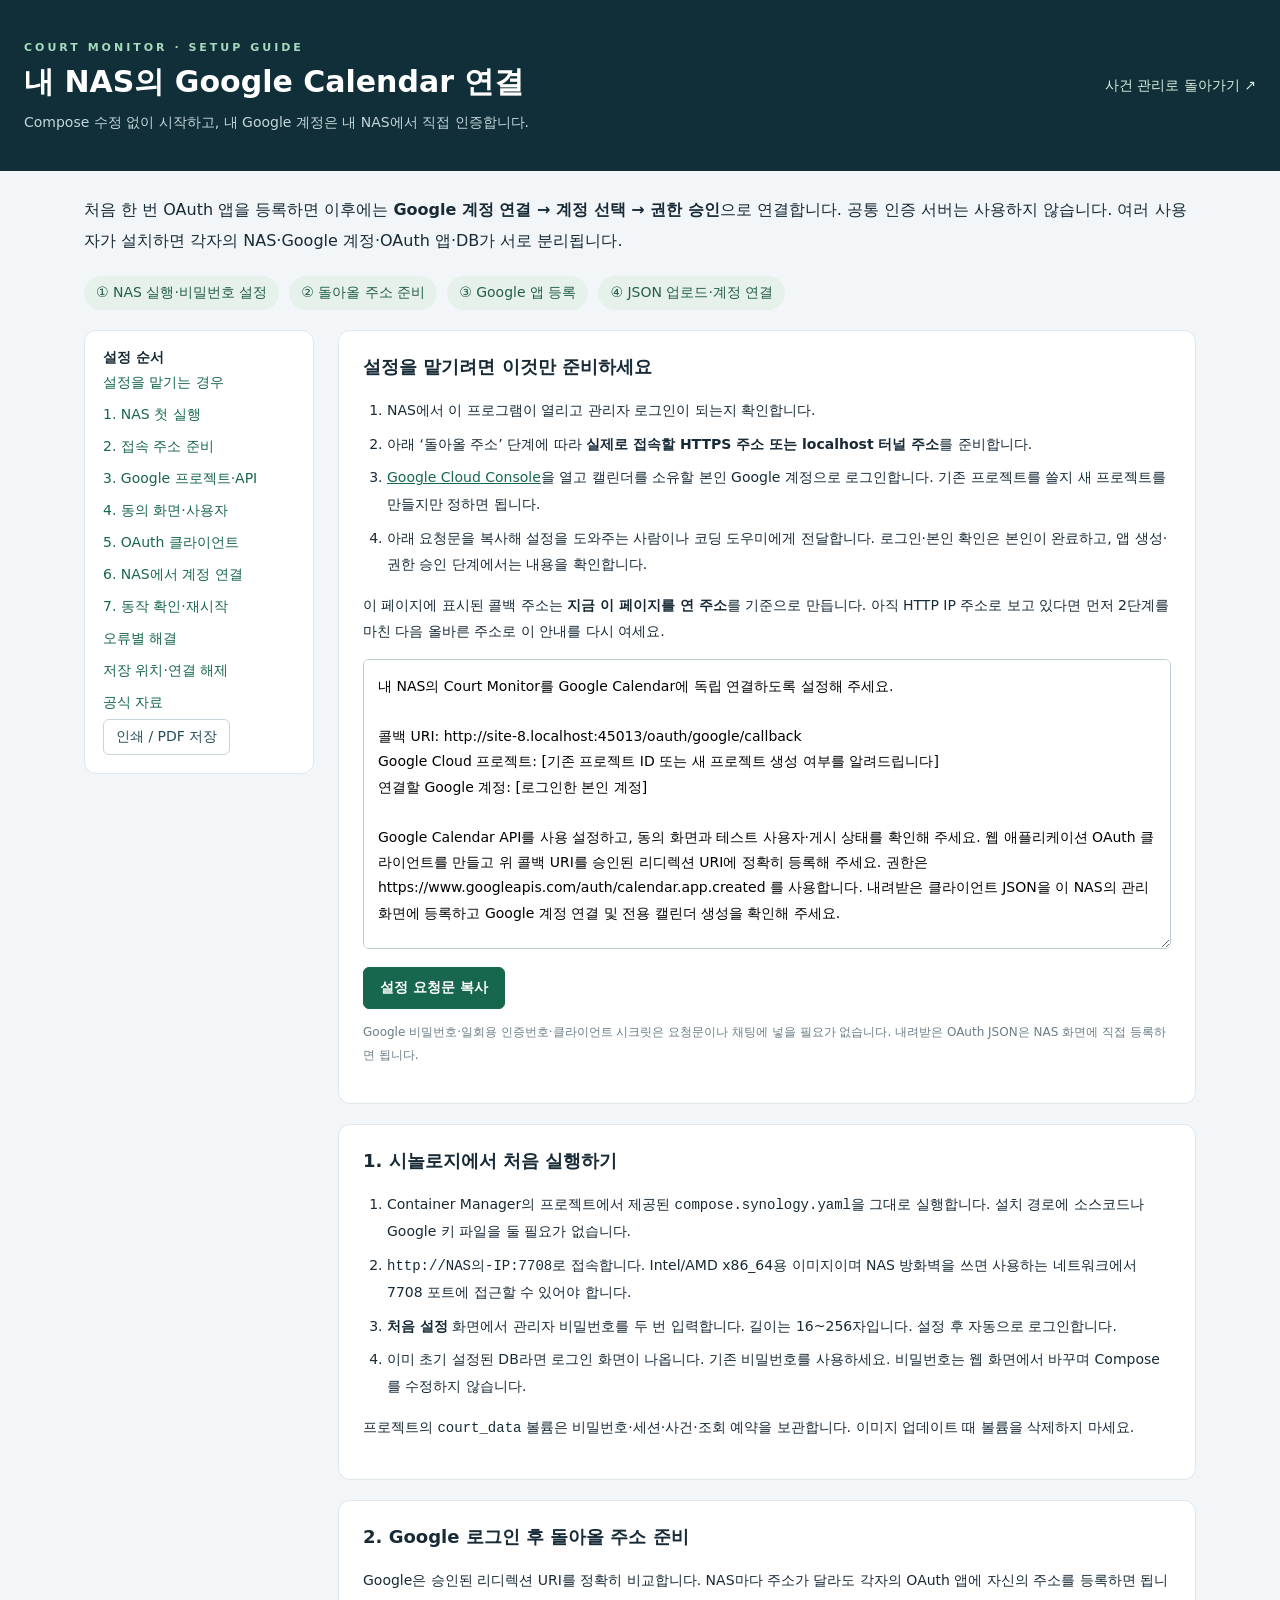
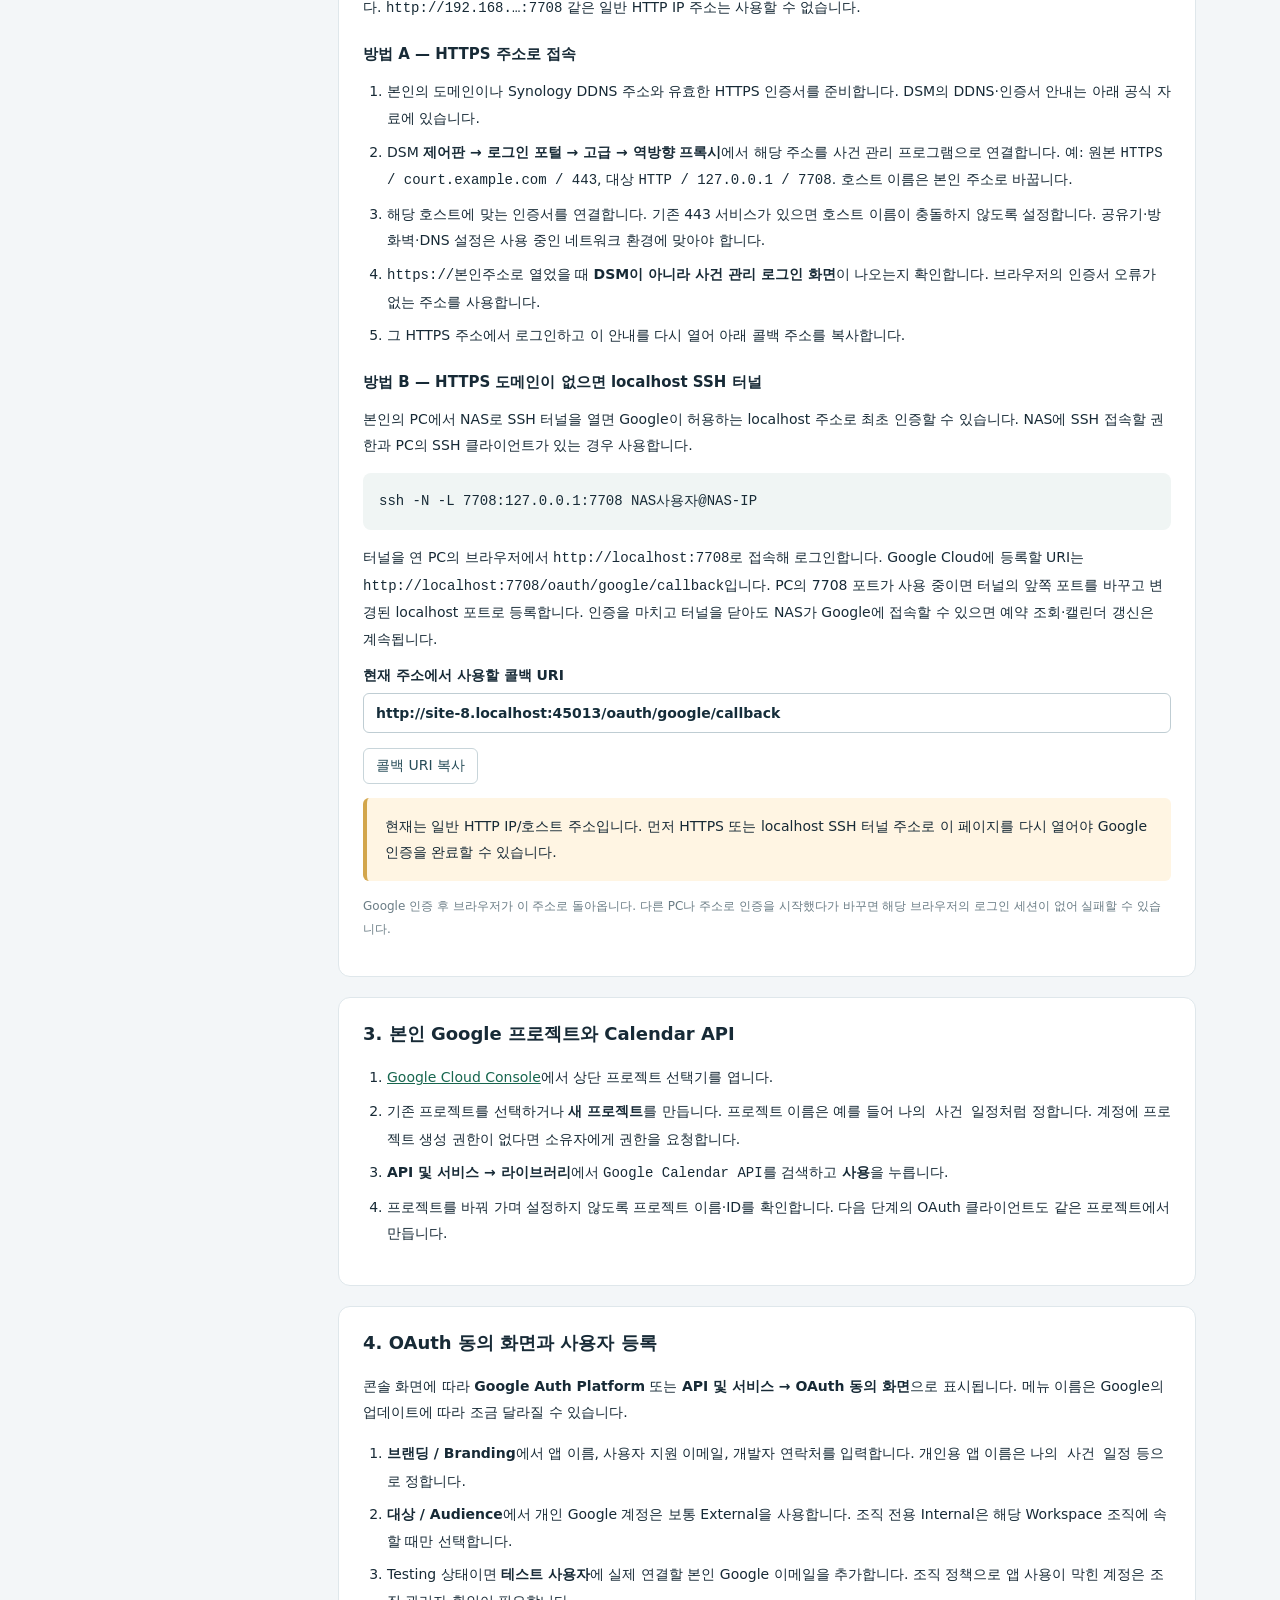
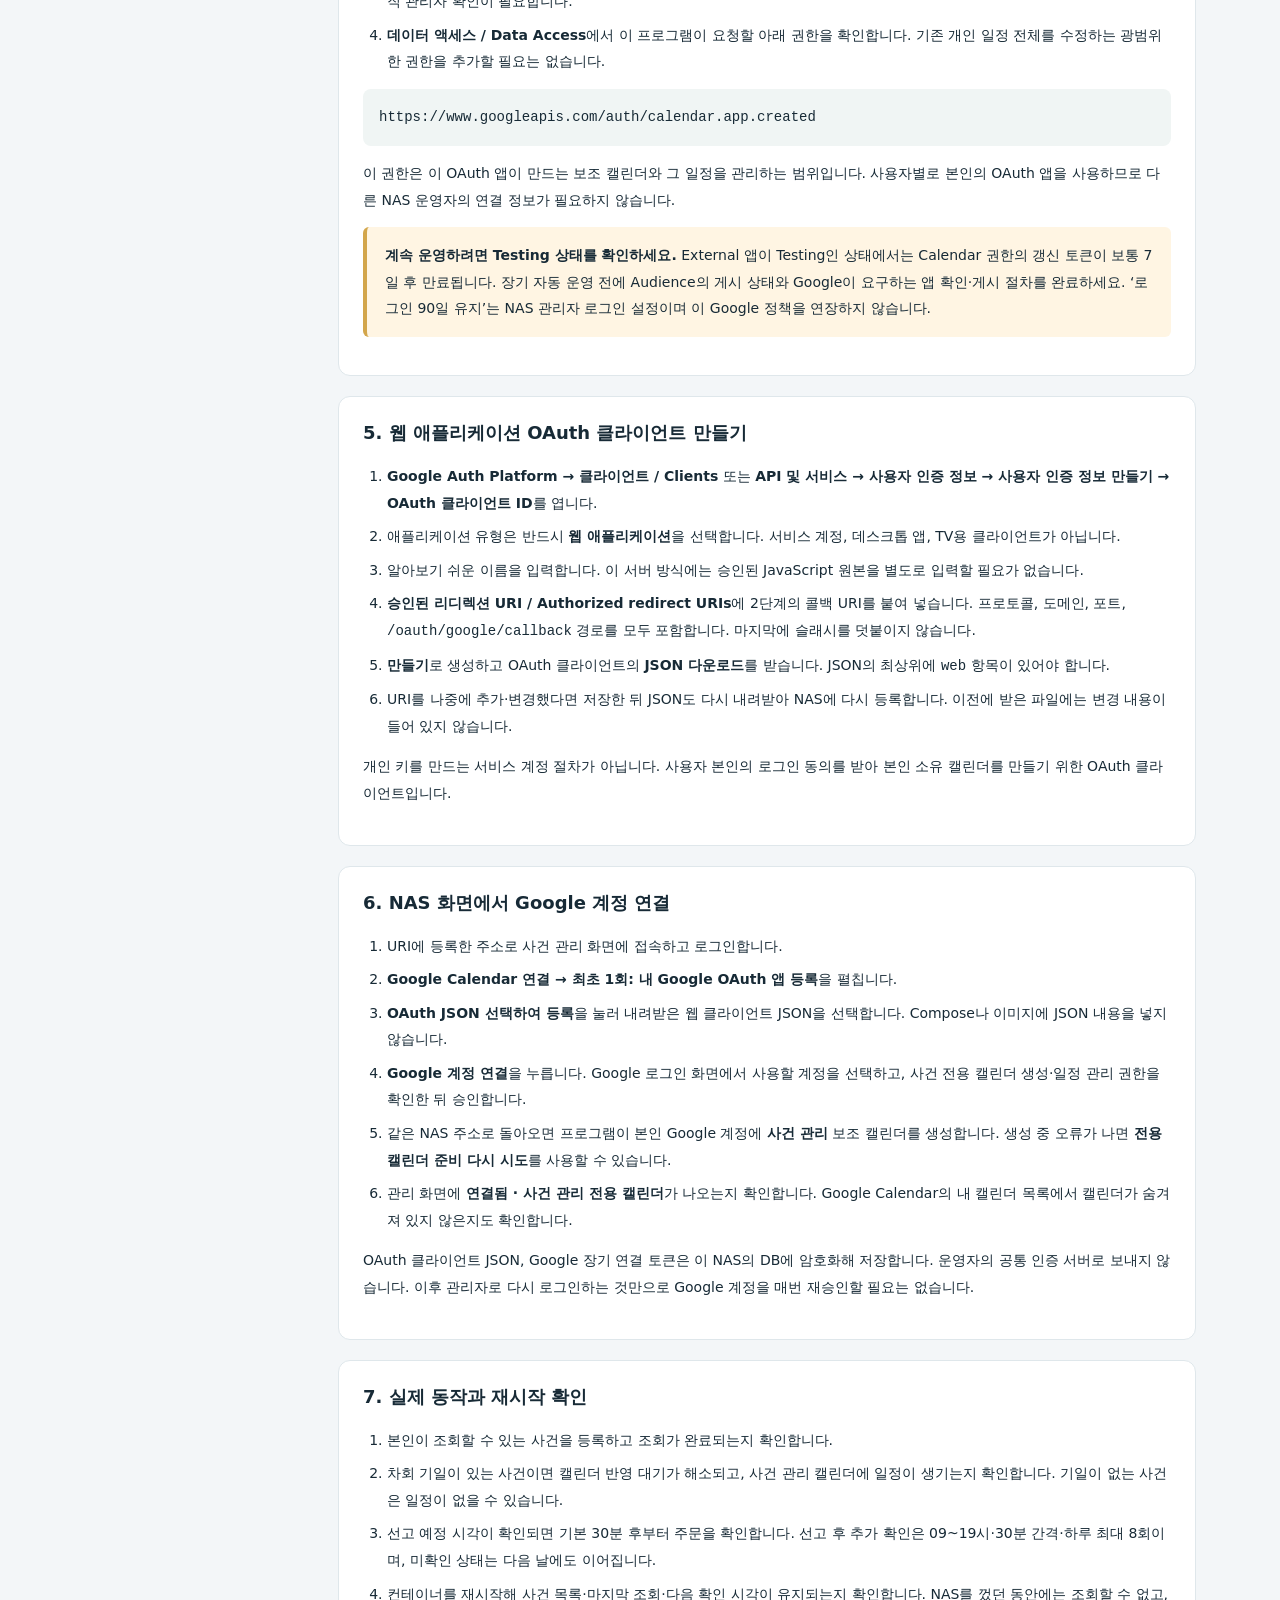
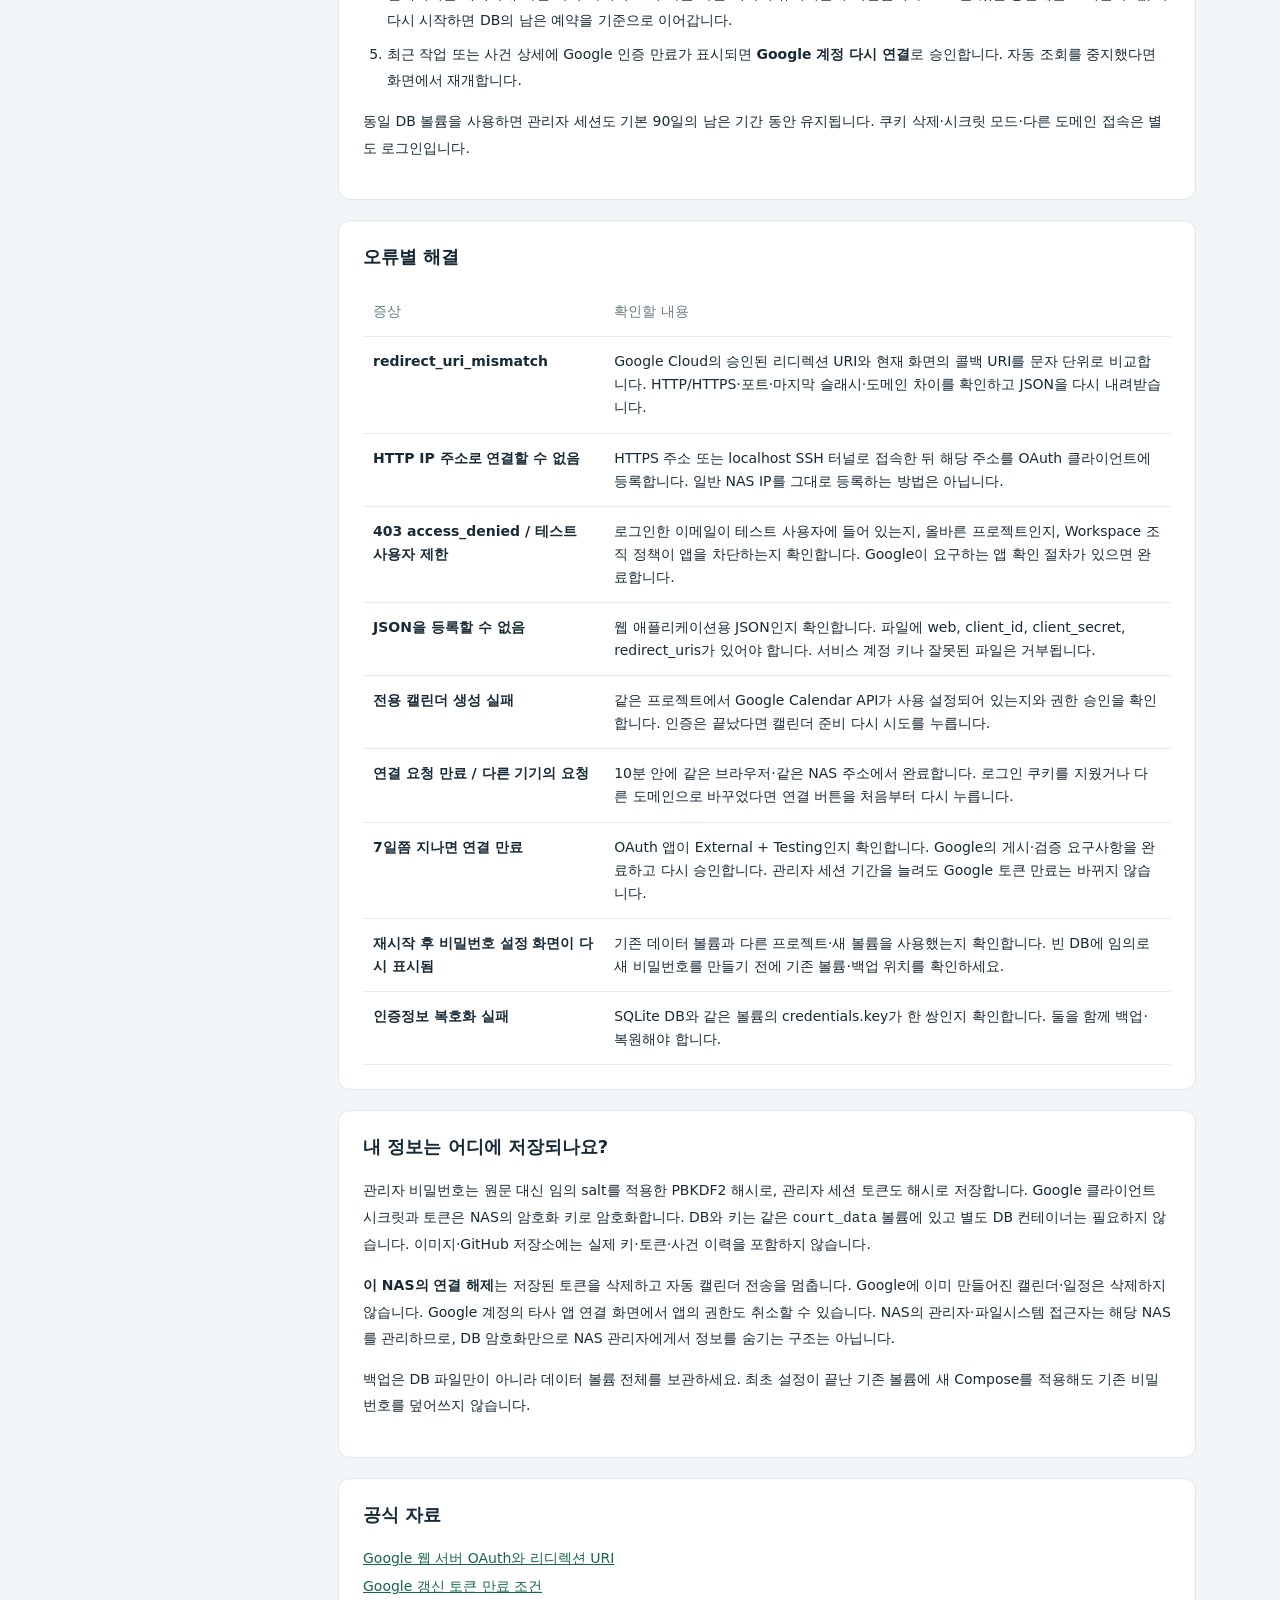
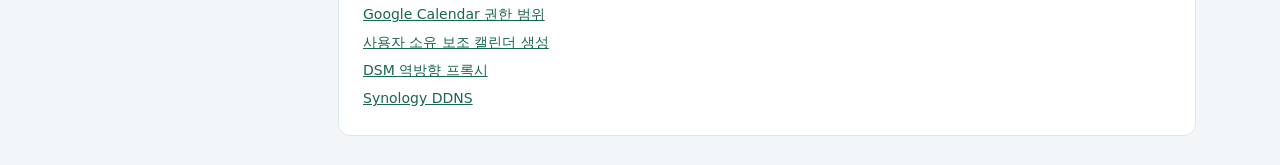
==== server/static/google-guide.html @ 9b5962e2 "Add first-run setup, independent Google OAuth and detailed setup guide" ====
<!doctype html><html lang="ko"><head><meta charset="utf-8"><meta name="viewport" content="width=device-width,initial-scale=1"><title>Google Calendar 독립 연결 안내 · 사건 일정 관리</title><link rel="stylesheet" href="../static/style.css"><link rel="stylesheet" href="../static/google-guide.css"><script src="../static/google-guide.js" defer></script></head><body>
<header><div><span class="eyebrow">COURT MONITOR · SETUP GUIDE</span><h1>내 NAS의 Google Calendar 연결</h1><p>Compose 수정 없이 시작하고, 내 Google 계정은 내 NAS에서 직접 인증합니다.</p></div><a href="/">사건 관리로 돌아가기 ↗</a></header>
<main class="guide"><p class="guide-intro">처음 한 번 OAuth 앱을 등록하면 이후에는 <strong>Google 계정 연결 → 계정 선택 → 권한 승인</strong>으로 연결합니다. 공통 인증 서버는 사용하지 않습니다. 여러 사용자가 설치하면 각자의 NAS·Google 계정·OAuth 앱·DB가 서로 분리됩니다.</p>
<div class="steps-summary"><span>① NAS 실행·비밀번호 설정</span><span>② 돌아올 주소 준비</span><span>③ Google 앱 등록</span><span>④ JSON 업로드·계정 연결</span></div>
<div class="guide-grid"><nav class="guide-nav" aria-label="안내 목차"><strong>설정 순서</strong><a href="#delegate">설정을 맡기는 경우</a><a href="#nas">1. NAS 첫 실행</a><a href="#address">2. 접속 주소 준비</a><a href="#project">3. Google 프로젝트·API</a><a href="#consent">4. 동의 화면·사용자</a><a href="#client">5. OAuth 클라이언트</a><a href="#connect">6. NAS에서 계정 연결</a><a href="#verify">7. 동작 확인·재시작</a><a href="#errors">오류별 해결</a><a href="#privacy">저장 위치·연결 해제</a><a href="#sources">공식 자료</a><button id="guide-print" class="secondary no-print">인쇄 / PDF 저장</button></nav><div>
<section id="delegate" class="card"><h2>설정을 맡기려면 이것만 준비하세요</h2><ol><li>NAS에서 이 프로그램이 열리고 관리자 로그인이 되는지 확인합니다.</li><li>아래 ‘돌아올 주소’ 단계에 따라 <strong>실제로 접속할 HTTPS 주소 또는 localhost 터널 주소</strong>를 준비합니다.</li><li><a href="https://console.cloud.google.com/" target="_blank" rel="noreferrer">Google Cloud Console</a>을 열고 캘린더를 소유할 본인 Google 계정으로 로그인합니다. 기존 프로젝트를 쓸지 새 프로젝트를 만들지만 정하면 됩니다.</li><li>아래 요청문을 복사해 설정을 도와주는 사람이나 코딩 도우미에게 전달합니다. 로그인·본인 확인은 본인이 완료하고, 앱 생성·권한 승인 단계에서는 내용을 확인합니다.</li></ol><p>이 페이지에 표시된 콜백 주소는 <strong>지금 이 페이지를 연 주소</strong>를 기준으로 만듭니다. 아직 HTTP IP 주소로 보고 있다면 먼저 2단계를 마친 다음 올바른 주소로 이 안내를 다시 여세요.</p><textarea id="delegate-text" readonly aria-label="설정 위임용 요청문"></textarea><div class="actions"><button id="copy-delegate">설정 요청문 복사</button><span id="copy-message" role="status"></span></div><p class="hint">Google 비밀번호·일회용 인증번호·클라이언트 시크릿은 요청문이나 채팅에 넣을 필요가 없습니다. 내려받은 OAuth JSON은 NAS 화면에 직접 등록하면 됩니다.</p></section>
<section id="nas" class="card"><h2>1. 시놀로지에서 처음 실행하기</h2><ol><li>Container Manager의 프로젝트에서 제공된 <code>compose.synology.yaml</code>을 그대로 실행합니다. 설치 경로에 소스코드나 Google 키 파일을 둘 필요가 없습니다.</li><li><code>http://NAS의-IP:7708</code>로 접속합니다. Intel/AMD x86_64용 이미지이며 NAS 방화벽을 쓰면 사용하는 네트워크에서 7708 포트에 접근할 수 있어야 합니다.</li><li><strong>처음 설정</strong> 화면에서 관리자 비밀번호를 두 번 입력합니다. 길이는 16~256자입니다. 설정 후 자동으로 로그인합니다.</li><li>이미 초기 설정된 DB라면 로그인 화면이 나옵니다. 기존 비밀번호를 사용하세요. 비밀번호는 웹 화면에서 바꾸며 Compose를 수정하지 않습니다.</li></ol><p>프로젝트의 <code>court_data</code> 볼륨은 비밀번호·세션·사건·조회 예약을 보관합니다. 이미지 업데이트 때 볼륨을 삭제하지 마세요.</p></section>
<section id="address" class="card"><h2>2. Google 로그인 후 돌아올 주소 준비</h2><p>Google은 승인된 리디렉션 URI를 정확히 비교합니다. NAS마다 주소가 달라도 각자의 OAuth 앱에 자신의 주소를 등록하면 됩니다. <code>http://192.168.…:7708</code> 같은 일반 HTTP IP 주소는 사용할 수 없습니다.</p><h3>방법 A — HTTPS 주소로 접속</h3><ol><li>본인의 도메인이나 Synology DDNS 주소와 유효한 HTTPS 인증서를 준비합니다. DSM의 DDNS·인증서 안내는 아래 공식 자료에 있습니다.</li><li>DSM <strong>제어판 → 로그인 포털 → 고급 → 역방향 프록시</strong>에서 해당 주소를 사건 관리 프로그램으로 연결합니다. 예: 원본 <code>HTTPS / court.example.com / 443</code>, 대상 <code>HTTP / 127.0.0.1 / 7708</code>. 호스트 이름은 본인 주소로 바꿉니다.</li><li>해당 호스트에 맞는 인증서를 연결합니다. 기존 443 서비스가 있으면 호스트 이름이 충돌하지 않도록 설정합니다. 공유기·방화벽·DNS 설정은 사용 중인 네트워크 환경에 맞아야 합니다.</li><li><code>https://본인주소</code>로 열었을 때 <strong>DSM이 아니라 사건 관리 로그인 화면</strong>이 나오는지 확인합니다. 브라우저의 인증서 오류가 없는 주소를 사용합니다.</li><li>그 HTTPS 주소에서 로그인하고 이 안내를 다시 열어 아래 콜백 주소를 복사합니다.</li></ol><h3>방법 B — HTTPS 도메인이 없으면 localhost SSH 터널</h3><p>본인의 PC에서 NAS로 SSH 터널을 열면 Google이 허용하는 localhost 주소로 최초 인증할 수 있습니다. NAS에 SSH 접속할 권한과 PC의 SSH 클라이언트가 있는 경우 사용합니다.</p><pre>ssh -N -L 7708:127.0.0.1:7708 NAS사용자@NAS-IP</pre><p>터널을 연 PC의 브라우저에서 <code>http://localhost:7708</code>로 접속해 로그인합니다. Google Cloud에 등록할 URI는 <code>http://localhost:7708/oauth/google/callback</code>입니다. PC의 7708 포트가 사용 중이면 터널의 앞쪽 포트를 바꾸고 변경된 localhost 포트로 등록합니다. 인증을 마치고 터널을 닫아도 NAS가 Google에 접속할 수 있으면 예약 조회·캘린더 갱신은 계속됩니다.</p><label>현재 주소에서 사용할 콜백 URI<input id="guide-callback" readonly></label><div class="actions"><button id="copy-guide-callback" class="secondary">콜백 URI 복사</button></div><p id="guide-address-message" class="callout"></p><p class="hint">Google 인증 후 브라우저가 이 주소로 돌아옵니다. 다른 PC나 주소로 인증을 시작했다가 바꾸면 해당 브라우저의 로그인 세션이 없어 실패할 수 있습니다.</p></section>
<section id="project" class="card"><h2>3. 본인 Google 프로젝트와 Calendar API</h2><ol><li><a href="https://console.cloud.google.com/" target="_blank" rel="noreferrer">Google Cloud Console</a>에서 상단 프로젝트 선택기를 엽니다.</li><li>기존 프로젝트를 선택하거나 <strong>새 프로젝트</strong>를 만듭니다. 프로젝트 이름은 예를 들어 <code>나의 사건 일정</code>처럼 정합니다. 계정에 프로젝트 생성 권한이 없다면 소유자에게 권한을 요청합니다.</li><li><strong>API 및 서비스 → 라이브러리</strong>에서 <code>Google Calendar API</code>를 검색하고 <strong>사용</strong>을 누릅니다.</li><li>프로젝트를 바꿔 가며 설정하지 않도록 프로젝트 이름·ID를 확인합니다. 다음 단계의 OAuth 클라이언트도 같은 프로젝트에서 만듭니다.</li></ol></section>
<section id="consent" class="card"><h2>4. OAuth 동의 화면과 사용자 등록</h2><p>콘솔 화면에 따라 <strong>Google Auth Platform</strong> 또는 <strong>API 및 서비스 → OAuth 동의 화면</strong>으로 표시됩니다. 메뉴 이름은 Google의 업데이트에 따라 조금 달라질 수 있습니다.</p><ol><li><strong>브랜딩 / Branding</strong>에서 앱 이름, 사용자 지원 이메일, 개발자 연락처를 입력합니다. 개인용 앱 이름은 <code>나의 사건 일정</code> 등으로 정합니다.</li><li><strong>대상 / Audience</strong>에서 개인 Google 계정은 보통 External을 사용합니다. 조직 전용 Internal은 해당 Workspace 조직에 속할 때만 선택합니다.</li><li>Testing 상태이면 <strong>테스트 사용자</strong>에 실제 연결할 본인 Google 이메일을 추가합니다. 조직 정책으로 앱 사용이 막힌 계정은 조직 관리자 확인이 필요합니다.</li><li><strong>데이터 액세스 / Data Access</strong>에서 이 프로그램이 요청할 아래 권한을 확인합니다. 기존 개인 일정 전체를 수정하는 광범위한 권한을 추가할 필요는 없습니다.</li></ol><pre>https://www.googleapis.com/auth/calendar.app.created</pre><p>이 권한은 이 OAuth 앱이 만드는 보조 캘린더와 그 일정을 관리하는 범위입니다. 사용자별로 본인의 OAuth 앱을 사용하므로 다른 NAS 운영자의 연결 정보가 필요하지 않습니다.</p><p class="callout"><strong>계속 운영하려면 Testing 상태를 확인하세요.</strong> External 앱이 Testing인 상태에서는 Calendar 권한의 갱신 토큰이 보통 7일 후 만료됩니다. 장기 자동 운영 전에 Audience의 게시 상태와 Google이 요구하는 앱 확인·게시 절차를 완료하세요. ‘로그인 90일 유지’는 NAS 관리자 로그인 설정이며 이 Google 정책을 연장하지 않습니다.</p></section>
<section id="client" class="card"><h2>5. 웹 애플리케이션 OAuth 클라이언트 만들기</h2><ol><li><strong>Google Auth Platform → 클라이언트 / Clients</strong> 또는 <strong>API 및 서비스 → 사용자 인증 정보 → 사용자 인증 정보 만들기 → OAuth 클라이언트 ID</strong>를 엽니다.</li><li>애플리케이션 유형은 반드시 <strong>웹 애플리케이션</strong>을 선택합니다. 서비스 계정, 데스크톱 앱, TV용 클라이언트가 아닙니다.</li><li>알아보기 쉬운 이름을 입력합니다. 이 서버 방식에는 승인된 JavaScript 원본을 별도로 입력할 필요가 없습니다.</li><li><strong>승인된 리디렉션 URI / Authorized redirect URIs</strong>에 2단계의 콜백 URI를 붙여 넣습니다. 프로토콜, 도메인, 포트, <code>/oauth/google/callback</code> 경로를 모두 포함합니다. 마지막에 슬래시를 덧붙이지 않습니다.</li><li><strong>만들기</strong>로 생성하고 OAuth 클라이언트의 <strong>JSON 다운로드</strong>를 받습니다. JSON의 최상위에 <code>web</code> 항목이 있어야 합니다.</li><li>URI를 나중에 추가·변경했다면 저장한 뒤 JSON도 다시 내려받아 NAS에 다시 등록합니다. 이전에 받은 파일에는 변경 내용이 들어 있지 않습니다.</li></ol><p>개인 키를 만드는 서비스 계정 절차가 아닙니다. 사용자 본인의 로그인 동의를 받아 본인 소유 캘린더를 만들기 위한 OAuth 클라이언트입니다.</p></section>
<section id="connect" class="card"><h2>6. NAS 화면에서 Google 계정 연결</h2><ol><li>URI에 등록한 주소로 사건 관리 화면에 접속하고 로그인합니다.</li><li><strong>Google Calendar 연결 → 최초 1회: 내 Google OAuth 앱 등록</strong>을 펼칩니다.</li><li><strong>OAuth JSON 선택하여 등록</strong>을 눌러 내려받은 웹 클라이언트 JSON을 선택합니다. Compose나 이미지에 JSON 내용을 넣지 않습니다.</li><li><strong>Google 계정 연결</strong>을 누릅니다. Google 로그인 화면에서 사용할 계정을 선택하고, 사건 전용 캘린더 생성·일정 관리 권한을 확인한 뒤 승인합니다.</li><li>같은 NAS 주소로 돌아오면 프로그램이 본인 Google 계정에 <strong>사건 관리</strong> 보조 캘린더를 생성합니다. 생성 중 오류가 나면 <strong>전용 캘린더 준비 다시 시도</strong>를 사용할 수 있습니다.</li><li>관리 화면에 <strong>연결됨 · 사건 관리 전용 캘린더</strong>가 나오는지 확인합니다. Google Calendar의 내 캘린더 목록에서 캘린더가 숨겨져 있지 않은지도 확인합니다.</li></ol><p>OAuth 클라이언트 JSON, Google 장기 연결 토큰은 이 NAS의 DB에 암호화해 저장합니다. 운영자의 공통 인증 서버로 보내지 않습니다. 이후 관리자로 다시 로그인하는 것만으로 Google 계정을 매번 재승인할 필요는 없습니다.</p></section>
<section id="verify" class="card"><h2>7. 실제 동작과 재시작 확인</h2><ol><li>본인이 조회할 수 있는 사건을 등록하고 조회가 완료되는지 확인합니다.</li><li>차회 기일이 있는 사건이면 캘린더 반영 대기가 해소되고, 사건 관리 캘린더에 일정이 생기는지 확인합니다. 기일이 없는 사건은 일정이 없을 수 있습니다.</li><li>선고 예정 시각이 확인되면 기본 30분 후부터 주문을 확인합니다. 선고 후 추가 확인은 09~19시·30분 간격·하루 최대 8회이며, 미확인 상태는 다음 날에도 이어집니다.</li><li>컨테이너를 재시작해 사건 목록·마지막 조회·다음 확인 시각이 유지되는지 확인합니다. NAS를 껐던 동안에는 조회할 수 없고, 다시 시작하면 DB의 남은 예약을 기준으로 이어갑니다.</li><li>최근 작업 또는 사건 상세에 Google 인증 만료가 표시되면 <strong>Google 계정 다시 연결</strong>로 승인합니다. 자동 조회를 중지했다면 화면에서 재개합니다.</li></ol><p>동일 DB 볼륨을 사용하면 관리자 세션도 기본 90일의 남은 기간 동안 유지됩니다. 쿠키 삭제·시크릿 모드·다른 도메인 접속은 별도 로그인입니다.</p></section>
<section id="errors" class="card"><h2>오류별 해결</h2><div class="table-wrap"><table><thead><tr><th>증상</th><th>확인할 내용</th></tr></thead><tbody><tr><td>redirect_uri_mismatch</td><td>Google Cloud의 승인된 리디렉션 URI와 현재 화면의 콜백 URI를 문자 단위로 비교합니다. HTTP/HTTPS·포트·마지막 슬래시·도메인 차이를 확인하고 JSON을 다시 내려받습니다.</td></tr><tr><td>HTTP IP 주소로 연결할 수 없음</td><td>HTTPS 주소 또는 localhost SSH 터널로 접속한 뒤 해당 주소를 OAuth 클라이언트에 등록합니다. 일반 NAS IP를 그대로 등록하는 방법은 아닙니다.</td></tr><tr><td>403 access_denied / 테스트 사용자 제한</td><td>로그인한 이메일이 테스트 사용자에 들어 있는지, 올바른 프로젝트인지, Workspace 조직 정책이 앱을 차단하는지 확인합니다. Google이 요구하는 앱 확인 절차가 있으면 완료합니다.</td></tr><tr><td>JSON을 등록할 수 없음</td><td>웹 애플리케이션용 JSON인지 확인합니다. 파일에 web, client_id, client_secret, redirect_uris가 있어야 합니다. 서비스 계정 키나 잘못된 파일은 거부됩니다.</td></tr><tr><td>전용 캘린더 생성 실패</td><td>같은 프로젝트에서 Google Calendar API가 사용 설정되어 있는지와 권한 승인을 확인합니다. 인증은 끝났다면 캘린더 준비 다시 시도를 누릅니다.</td></tr><tr><td>연결 요청 만료 / 다른 기기의 요청</td><td>10분 안에 같은 브라우저·같은 NAS 주소에서 완료합니다. 로그인 쿠키를 지웠거나 다른 도메인으로 바꾸었다면 연결 버튼을 처음부터 다시 누릅니다.</td></tr><tr><td>7일쯤 지나면 연결 만료</td><td>OAuth 앱이 External + Testing인지 확인합니다. Google의 게시·검증 요구사항을 완료하고 다시 승인합니다. 관리자 세션 기간을 늘려도 Google 토큰 만료는 바뀌지 않습니다.</td></tr><tr><td>재시작 후 비밀번호 설정 화면이 다시 표시됨</td><td>기존 데이터 볼륨과 다른 프로젝트·새 볼륨을 사용했는지 확인합니다. 빈 DB에 임의로 새 비밀번호를 만들기 전에 기존 볼륨·백업 위치를 확인하세요.</td></tr><tr><td>인증정보 복호화 실패</td><td>SQLite DB와 같은 볼륨의 credentials.key가 한 쌍인지 확인합니다. 둘을 함께 백업·복원해야 합니다.</td></tr></tbody></table></div></section>
<section id="privacy" class="card"><h2>내 정보는 어디에 저장되나요?</h2><p>관리자 비밀번호는 원문 대신 임의 salt를 적용한 PBKDF2 해시로, 관리자 세션 토큰도 해시로 저장합니다. Google 클라이언트 시크릿과 토큰은 NAS의 암호화 키로 암호화합니다. DB와 키는 같은 <code>court_data</code> 볼륨에 있고 별도 DB 컨테이너는 필요하지 않습니다. 이미지·GitHub 저장소에는 실제 키·토큰·사건 이력을 포함하지 않습니다.</p><p><strong>이 NAS의 연결 해제</strong>는 저장된 토큰을 삭제하고 자동 캘린더 전송을 멈춥니다. Google에 이미 만들어진 캘린더·일정은 삭제하지 않습니다. Google 계정의 타사 앱 연결 화면에서 앱의 권한도 취소할 수 있습니다. NAS의 관리자·파일시스템 접근자는 해당 NAS를 관리하므로, DB 암호화만으로 NAS 관리자에게서 정보를 숨기는 구조는 아닙니다.</p><p>백업은 DB 파일만이 아니라 데이터 볼륨 전체를 보관하세요. 최초 설정이 끝난 기존 볼륨에 새 Compose를 적용해도 기존 비밀번호를 덮어쓰지 않습니다.</p></section>
<section id="sources" class="card sources"><h2>공식 자료</h2><a href="https://developers.google.com/identity/protocols/oauth2/web-server" target="_blank" rel="noreferrer">Google 웹 서버 OAuth와 리디렉션 URI</a><a href="https://developers.google.com/identity/protocols/oauth2#expiration" target="_blank" rel="noreferrer">Google 갱신 토큰 만료 조건</a><a href="https://developers.google.com/workspace/calendar/api/auth" target="_blank" rel="noreferrer">Google Calendar 권한 범위</a><a href="https://developers.google.com/workspace/calendar/api/v3/reference/calendars/insert" target="_blank" rel="noreferrer">사용자 소유 보조 캘린더 생성</a><a href="https://kb.synology.com/en-global/DSM/help/DSM/AdminCenter/system_login_portal_advanced" target="_blank" rel="noreferrer">DSM 역방향 프록시</a><a href="https://kb.synology.com/en-global/DSM/help/DSM/AdminCenter/connection_ddns" target="_blank" rel="noreferrer">Synology DDNS</a></section>
</div></div></main></body></html>
---- server/static/style.css ----
:root{font-family:system-ui,-apple-system,"Malgun Gothic",sans-serif;color:#172a36;background:#f3f6f8;font-size:14px}*{box-sizing:border-box}body{margin:0}header{padding:38px max(24px,calc((100% - 1320px)/2));background:#112f39;color:#fff;display:flex;justify-content:space-between;gap:24px;align-items:center}header h1{font-size:30px;margin:8px 0}header p{color:#c4d7db;margin:0;line-height:1.6}header a{color:#d8efde;text-decoration:none;white-space:nowrap}.eyebrow{letter-spacing:3px;color:#a6d9bd;font-size:11px;font-weight:700}main{max-width:1368px;margin:24px auto;padding:0 24px}.notice{border:1px solid #c5d7dd;background:#eaf3f6;padding:14px 18px;border-radius:9px;margin-bottom:20px;line-height:1.6}.notice.warn{background:#fff5e3;border-color:#ebd4a3}.metrics{display:grid;grid-template-columns:repeat(4,1fr);gap:16px;margin:0 0 24px}.metrics article{border:1px solid #dde5e8;background:#fff;padding:19px 22px;border-radius:10px}.metrics span{display:block;color:#5e727c}.metrics strong{display:block;font-size:30px;margin-top:9px;color:#184d49}.card{background:white;border:1px solid #dfe7eb;border-radius:12px;margin-bottom:20px;padding:24px}h2{font-size:18px;margin:0 0 18px}form{display:grid;grid-template-columns:1.4fr 1fr 1fr auto;gap:16px;align-items:end}label{font-weight:600;display:block}input{font:inherit;width:100%;border:1px solid #bfcdd3;border-radius:6px;padding:11px 12px;margin-top:8px;background:#fff;color:#152d3a}input:focus{outline:2px solid #93c7b7;border-color:#27755d}button{font:inherit;background:#17664e;color:#fff;border:1px solid #17664e;border-radius:6px;padding:11px 16px;cursor:pointer;font-weight:600}button:disabled{opacity:.5;cursor:wait}.secondary{background:#fff;color:#264c58;border-color:#c8d5da;padding:8px 12px;font-weight:500}.hint{color:#6b7d86;font-size:12px;line-height:1.7}.actions,.section-heading{display:flex;gap:12px;align-items:center;justify-content:space-between}.actions{justify-content:flex-start;margin-top:15px}.section-heading h2{margin:0}.section-heading{margin-bottom:18px}.court-field{position:relative}.suggestions{position:absolute;top:100%;left:0;right:0;background:#fff;z-index:10;box-shadow:0 6px 20px #1b364a26;border:1px solid #bcccd4;max-height:240px;overflow:auto;border-radius:5px}.suggestions button{display:block;width:100%;border:0;border-radius:0;background:#fff;color:#1e3745;text-align:left;font-weight:400;padding:10px 12px}.suggestions button:hover,.suggestions button:focus{background:#eaf4ef;outline:none}table{border-collapse:collapse;width:100%;font-size:13px}th,td{text-align:left;border-bottom:1px solid #e6ecef;padding:13px 10px;vertical-align:top;line-height:1.65}th{color:#6b7d86;font-weight:500;white-space:nowrap}tbody tr:hover{background:#f7fbf9}.case-link{border:0;background:none;color:#185d78;text-align:left;padding:0;font-size:14px}.muted{color:#7c8f99;font-size:12px}.badge{display:inline-block;padding:3px 8px;background:#edf4f0;color:#245e49;border-radius:20px;white-space:nowrap}.badge.wait{background:#fff1d9;color:#79521a}.badge.pause{background:#eef0f4;color:#65707b}.error{color:#a43c32;white-space:pre-wrap;overflow-wrap:anywhere}.table-wrap{overflow:auto}.row-actions{display:flex;gap:7px;white-space:nowrap}.row-actions button{font-size:12px;padding:6px 9px}.empty{text-align:center;padding:26px;color:#7a8e98}dl{display:grid;grid-template-columns:160px 1fr;margin:0}dt,dd{margin:0;padding:15px 10px;border-bottom:1px solid #e9eff2;white-space:pre-wrap;overflow-wrap:anywhere}dt{color:#6b7b84}.logs{list-style:none;padding:0;margin:0;max-height:260px;overflow:auto}.logs li{padding:9px 0;border-bottom:1px solid #eef2f5;line-height:1.6}.logs time{display:inline-block;min-width:160px;color:#83939b;font-size:12px}footer{max-width:1368px;margin:20px auto 40px;padding:0 24px;color:#7c8f99;font-size:12px}[hidden]{display:none!important}@media(max-width:900px){header{padding:28px 24px;display:block}header a{display:inline-block;margin-top:20px}form{grid-template-columns:1fr 1fr}.metrics{grid-template-columns:1fr 1fr}.card{padding:18px}dl{grid-template-columns:110px 1fr}.section-heading{align-items:flex-start}}@media(max-width:540px){main{padding:0 12px}form{grid-template-columns:1fr}.metrics{gap:10px}.metrics article{padding:15px}.section-heading{flex-wrap:wrap}.logs time{display:block}}
---- server/static/google-guide.css ----
.guide{max-width:1160px}.guide-intro{font-size:16px;line-height:1.9}.guide-grid{display:grid;grid-template-columns:230px minmax(0,1fr);gap:24px}.guide-nav{position:sticky;top:20px;align-self:start;background:white;border:1px solid #dfe7eb;padding:18px;border-radius:12px}.guide-nav a{display:block;padding:7px 0;color:#185d78;text-decoration:none}.guide section{scroll-margin-top:20px}.guide p,.guide li{line-height:1.9}.guide li{margin-bottom:7px}.guide h2{margin-top:0}.guide h3{font-size:15px;margin:24px 0 10px}.guide pre{white-space:pre-wrap;overflow-wrap:anywhere;background:#f0f5f4;padding:16px;border-radius:8px;line-height:1.8}.guide code{overflow-wrap:anywhere}.guide .callout{padding:15px 18px;background:#fff5e3;border-left:4px solid #d3a64b;line-height:1.9;border-radius:6px}.guide table{font-size:14px;min-width:0}.guide td:first-child{font-weight:600}.guide textarea{width:100%;min-height:290px;resize:vertical;border:1px solid #bfcdd3;border-radius:6px;padding:14px;font:inherit;line-height:1.8}.guide a{color:#17664e}.guide .steps-summary{display:flex;gap:10px;flex-wrap:wrap;margin:20px 0}.guide .steps-summary span{background:#e5f1ea;color:#245e49;padding:8px 12px;border-radius:24px}.guide ol{padding-left:24px}.guide .sources a{display:block;padding:5px 0}@media(max-width:800px){.guide-grid{display:block}.guide-nav{position:static;margin-bottom:20px}.guide-nav a{display:inline-block;margin-right:14px}}@media print{header,.guide-nav,.no-print{display:none}.guide-grid{display:block}.card{break-inside:avoid;border:0}body{background:white}main{margin:0;padding:0}}
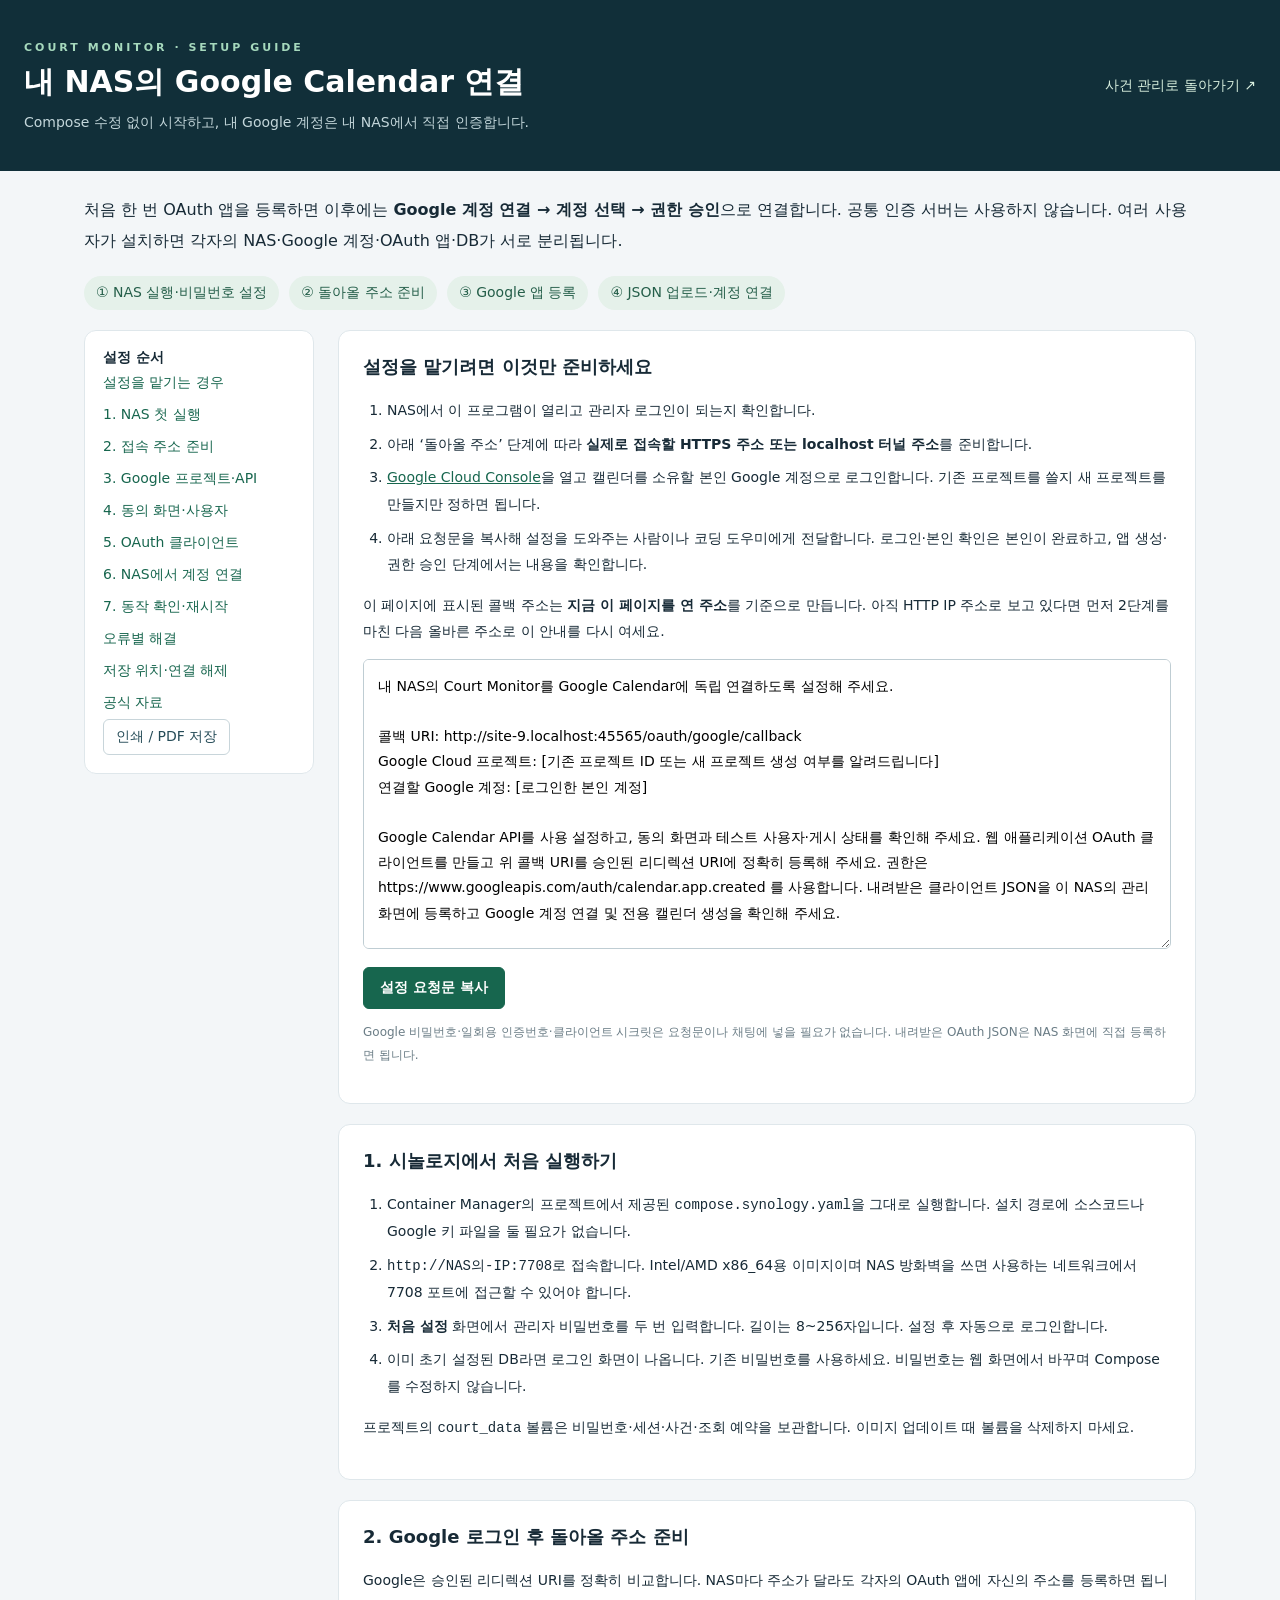
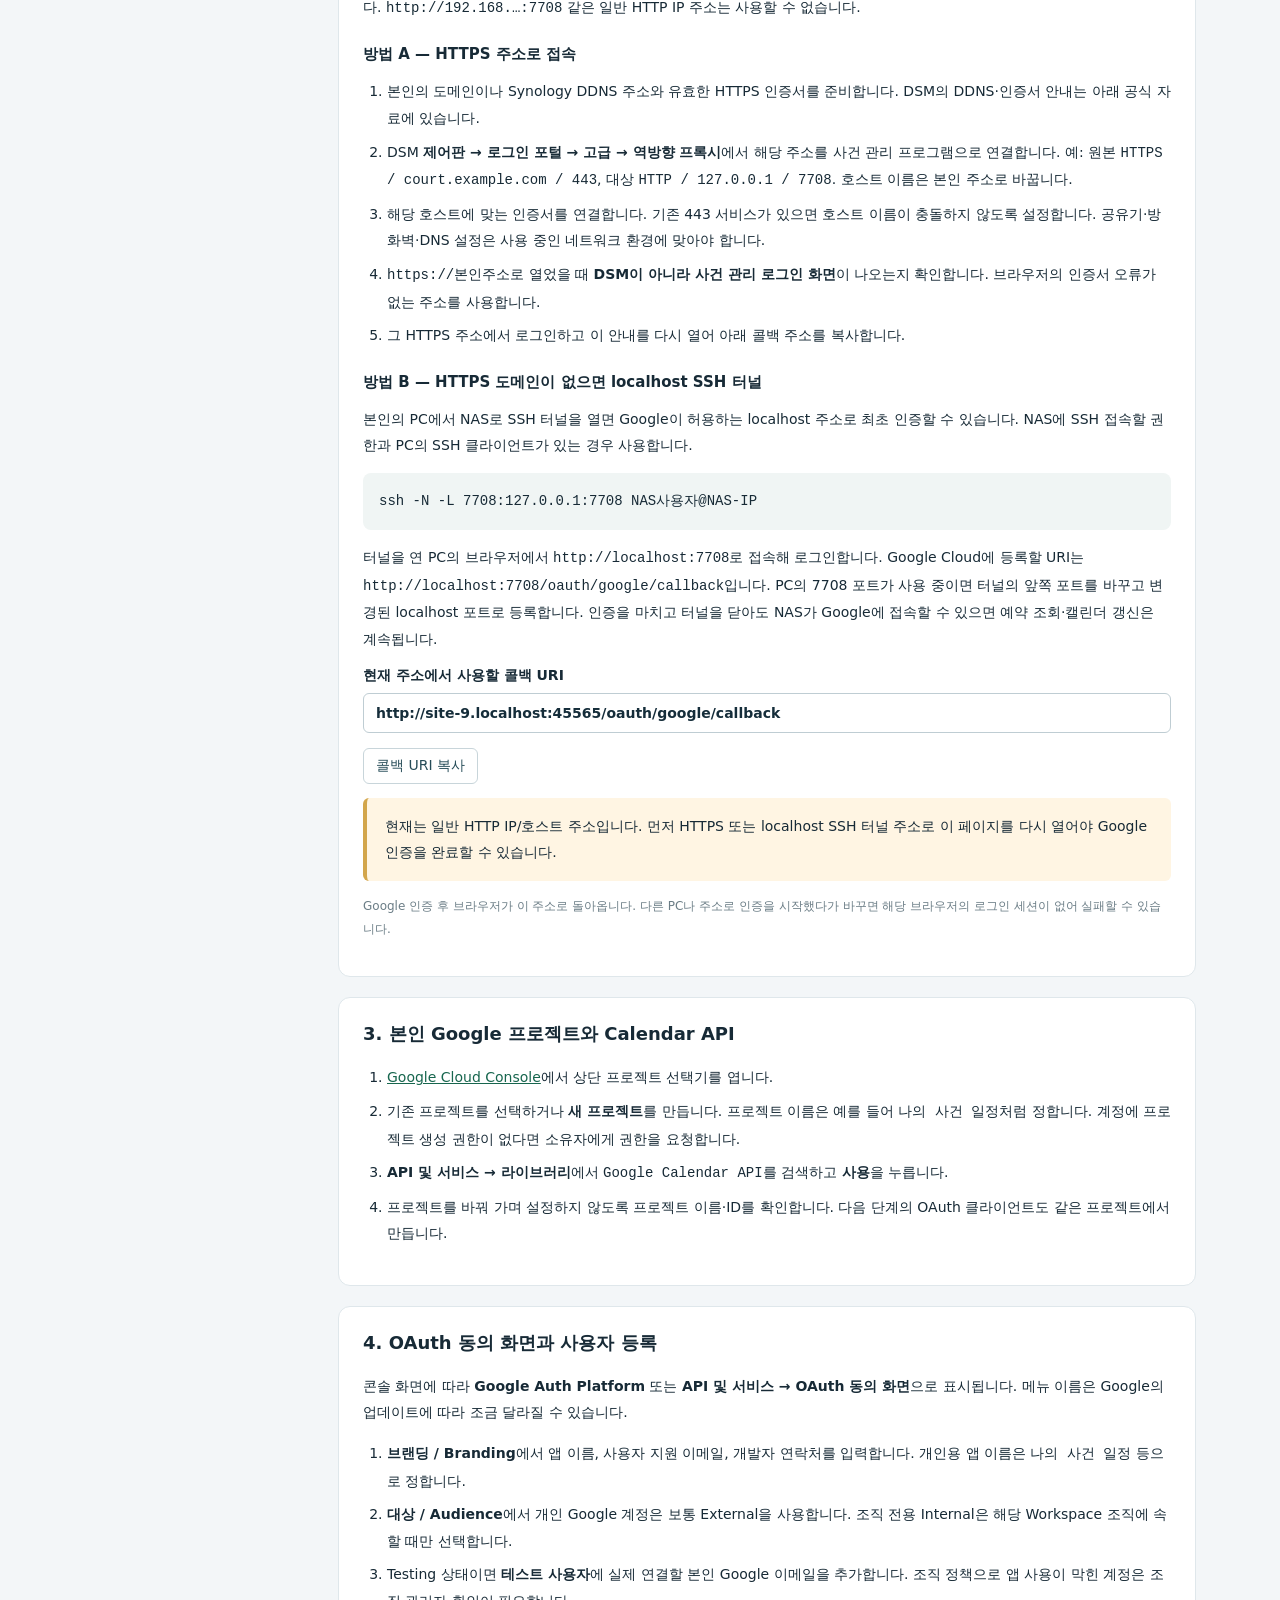
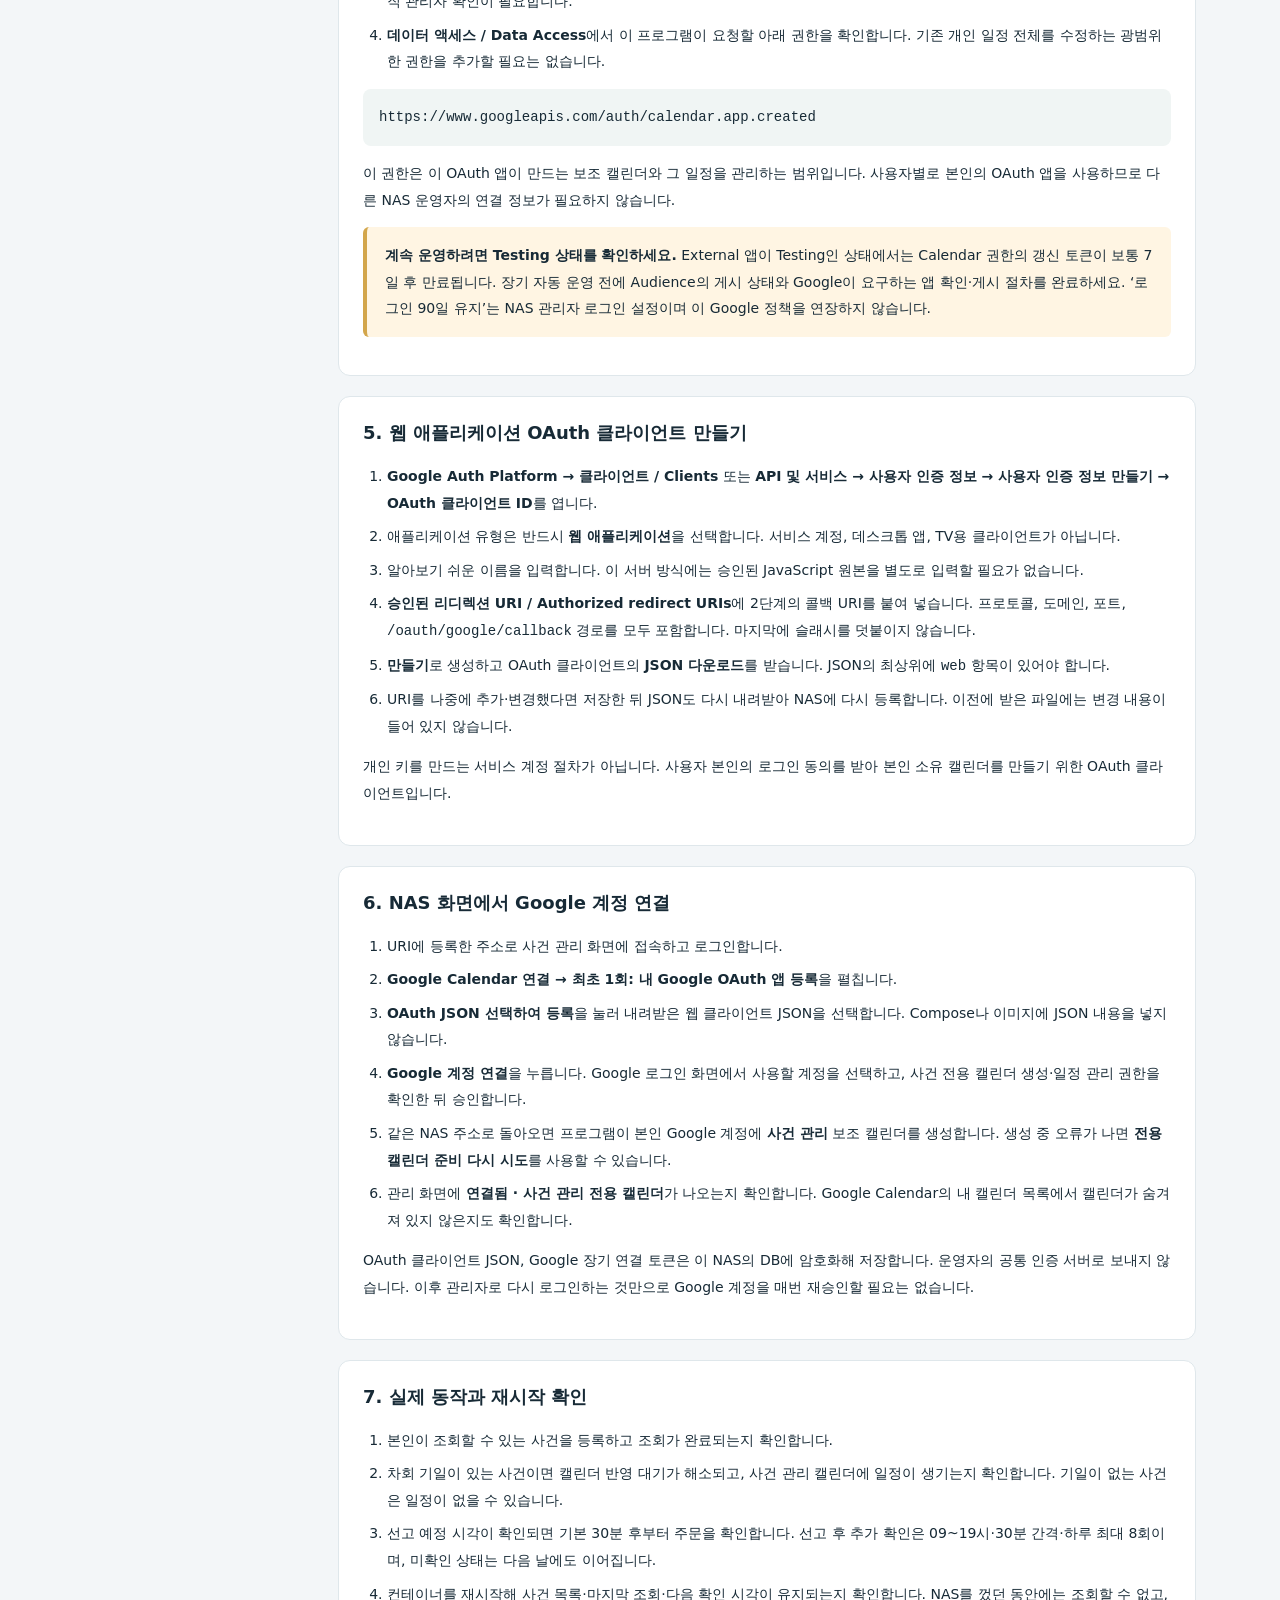
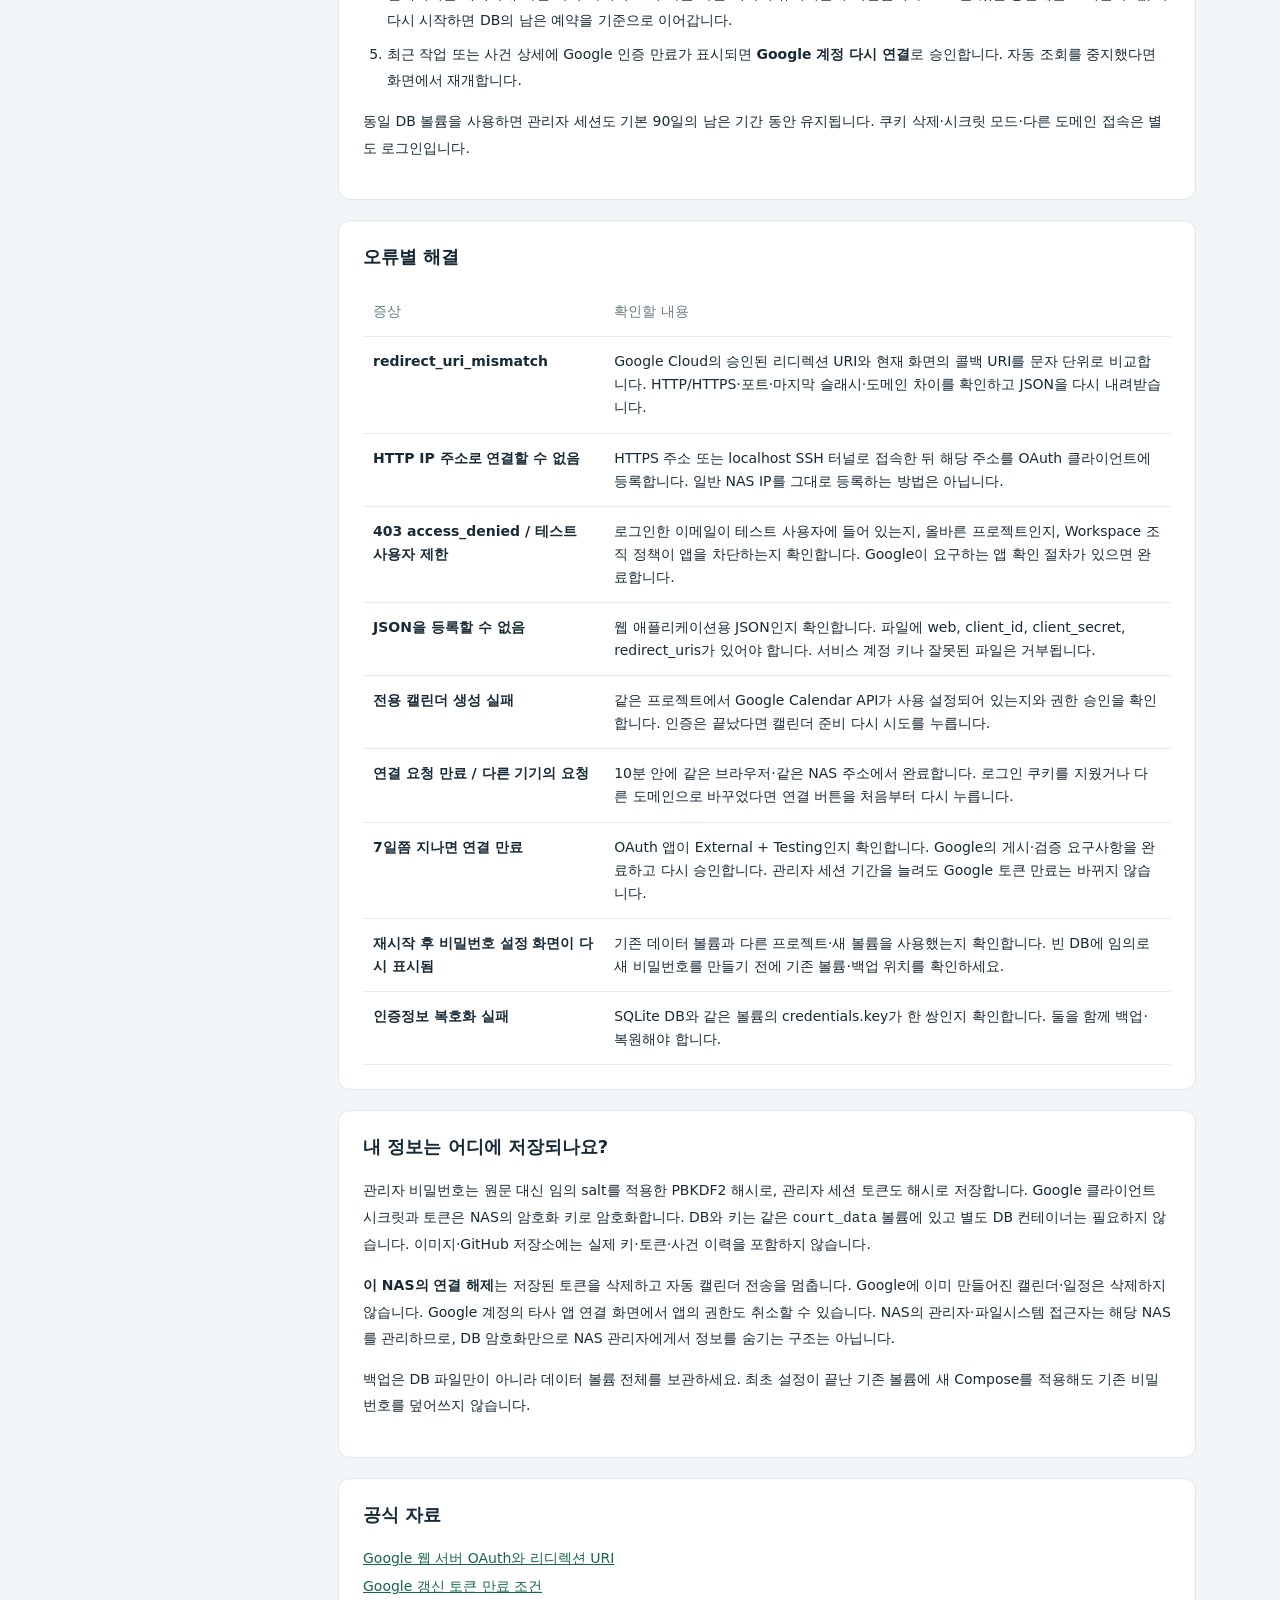
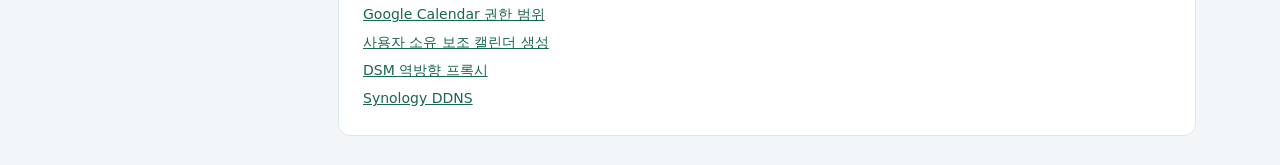
==== commit eb7ec9e9: "Allow administrator passwords from eight characters" ====
--- a/server/static/google-guide.html
+++ b/server/static/google-guide.html
@@ -4,7 +4,7 @@
 <div class="steps-summary"><span>① NAS 실행·비밀번호 설정</span><span>② 돌아올 주소 준비</span><span>③ Google 앱 등록</span><span>④ JSON 업로드·계정 연결</span></div>
 <div class="guide-grid"><nav class="guide-nav" aria-label="안내 목차"><strong>설정 순서</strong><a href="#delegate">설정을 맡기는 경우</a><a href="#nas">1. NAS 첫 실행</a><a href="#address">2. 접속 주소 준비</a><a href="#project">3. Google 프로젝트·API</a><a href="#consent">4. 동의 화면·사용자</a><a href="#client">5. OAuth 클라이언트</a><a href="#connect">6. NAS에서 계정 연결</a><a href="#verify">7. 동작 확인·재시작</a><a href="#errors">오류별 해결</a><a href="#privacy">저장 위치·연결 해제</a><a href="#sources">공식 자료</a><button id="guide-print" class="secondary no-print">인쇄 / PDF 저장</button></nav><div>
 <section id="delegate" class="card"><h2>설정을 맡기려면 이것만 준비하세요</h2><ol><li>NAS에서 이 프로그램이 열리고 관리자 로그인이 되는지 확인합니다.</li><li>아래 ‘돌아올 주소’ 단계에 따라 <strong>실제로 접속할 HTTPS 주소 또는 localhost 터널 주소</strong>를 준비합니다.</li><li><a href="https://console.cloud.google.com/" target="_blank" rel="noreferrer">Google Cloud Console</a>을 열고 캘린더를 소유할 본인 Google 계정으로 로그인합니다. 기존 프로젝트를 쓸지 새 프로젝트를 만들지만 정하면 됩니다.</li><li>아래 요청문을 복사해 설정을 도와주는 사람이나 코딩 도우미에게 전달합니다. 로그인·본인 확인은 본인이 완료하고, 앱 생성·권한 승인 단계에서는 내용을 확인합니다.</li></ol><p>이 페이지에 표시된 콜백 주소는 <strong>지금 이 페이지를 연 주소</strong>를 기준으로 만듭니다. 아직 HTTP IP 주소로 보고 있다면 먼저 2단계를 마친 다음 올바른 주소로 이 안내를 다시 여세요.</p><textarea id="delegate-text" readonly aria-label="설정 위임용 요청문"></textarea><div class="actions"><button id="copy-delegate">설정 요청문 복사</button><span id="copy-message" role="status"></span></div><p class="hint">Google 비밀번호·일회용 인증번호·클라이언트 시크릿은 요청문이나 채팅에 넣을 필요가 없습니다. 내려받은 OAuth JSON은 NAS 화면에 직접 등록하면 됩니다.</p></section>
-<section id="nas" class="card"><h2>1. 시놀로지에서 처음 실행하기</h2><ol><li>Container Manager의 프로젝트에서 제공된 <code>compose.synology.yaml</code>을 그대로 실행합니다. 설치 경로에 소스코드나 Google 키 파일을 둘 필요가 없습니다.</li><li><code>http://NAS의-IP:7708</code>로 접속합니다. Intel/AMD x86_64용 이미지이며 NAS 방화벽을 쓰면 사용하는 네트워크에서 7708 포트에 접근할 수 있어야 합니다.</li><li><strong>처음 설정</strong> 화면에서 관리자 비밀번호를 두 번 입력합니다. 길이는 16~256자입니다. 설정 후 자동으로 로그인합니다.</li><li>이미 초기 설정된 DB라면 로그인 화면이 나옵니다. 기존 비밀번호를 사용하세요. 비밀번호는 웹 화면에서 바꾸며 Compose를 수정하지 않습니다.</li></ol><p>프로젝트의 <code>court_data</code> 볼륨은 비밀번호·세션·사건·조회 예약을 보관합니다. 이미지 업데이트 때 볼륨을 삭제하지 마세요.</p></section>
+<section id="nas" class="card"><h2>1. 시놀로지에서 처음 실행하기</h2><ol><li>Container Manager의 프로젝트에서 제공된 <code>compose.synology.yaml</code>을 그대로 실행합니다. 설치 경로에 소스코드나 Google 키 파일을 둘 필요가 없습니다.</li><li><code>http://NAS의-IP:7708</code>로 접속합니다. Intel/AMD x86_64용 이미지이며 NAS 방화벽을 쓰면 사용하는 네트워크에서 7708 포트에 접근할 수 있어야 합니다.</li><li><strong>처음 설정</strong> 화면에서 관리자 비밀번호를 두 번 입력합니다. 길이는 8~256자입니다. 설정 후 자동으로 로그인합니다.</li><li>이미 초기 설정된 DB라면 로그인 화면이 나옵니다. 기존 비밀번호를 사용하세요. 비밀번호는 웹 화면에서 바꾸며 Compose를 수정하지 않습니다.</li></ol><p>프로젝트의 <code>court_data</code> 볼륨은 비밀번호·세션·사건·조회 예약을 보관합니다. 이미지 업데이트 때 볼륨을 삭제하지 마세요.</p></section>
 <section id="address" class="card"><h2>2. Google 로그인 후 돌아올 주소 준비</h2><p>Google은 승인된 리디렉션 URI를 정확히 비교합니다. NAS마다 주소가 달라도 각자의 OAuth 앱에 자신의 주소를 등록하면 됩니다. <code>http://192.168.…:7708</code> 같은 일반 HTTP IP 주소는 사용할 수 없습니다.</p><h3>방법 A — HTTPS 주소로 접속</h3><ol><li>본인의 도메인이나 Synology DDNS 주소와 유효한 HTTPS 인증서를 준비합니다. DSM의 DDNS·인증서 안내는 아래 공식 자료에 있습니다.</li><li>DSM <strong>제어판 → 로그인 포털 → 고급 → 역방향 프록시</strong>에서 해당 주소를 사건 관리 프로그램으로 연결합니다. 예: 원본 <code>HTTPS / court.example.com / 443</code>, 대상 <code>HTTP / 127.0.0.1 / 7708</code>. 호스트 이름은 본인 주소로 바꿉니다.</li><li>해당 호스트에 맞는 인증서를 연결합니다. 기존 443 서비스가 있으면 호스트 이름이 충돌하지 않도록 설정합니다. 공유기·방화벽·DNS 설정은 사용 중인 네트워크 환경에 맞아야 합니다.</li><li><code>https://본인주소</code>로 열었을 때 <strong>DSM이 아니라 사건 관리 로그인 화면</strong>이 나오는지 확인합니다. 브라우저의 인증서 오류가 없는 주소를 사용합니다.</li><li>그 HTTPS 주소에서 로그인하고 이 안내를 다시 열어 아래 콜백 주소를 복사합니다.</li></ol><h3>방법 B — HTTPS 도메인이 없으면 localhost SSH 터널</h3><p>본인의 PC에서 NAS로 SSH 터널을 열면 Google이 허용하는 localhost 주소로 최초 인증할 수 있습니다. NAS에 SSH 접속할 권한과 PC의 SSH 클라이언트가 있는 경우 사용합니다.</p><pre>ssh -N -L 7708:127.0.0.1:7708 NAS사용자@NAS-IP</pre><p>터널을 연 PC의 브라우저에서 <code>http://localhost:7708</code>로 접속해 로그인합니다. Google Cloud에 등록할 URI는 <code>http://localhost:7708/oauth/google/callback</code>입니다. PC의 7708 포트가 사용 중이면 터널의 앞쪽 포트를 바꾸고 변경된 localhost 포트로 등록합니다. 인증을 마치고 터널을 닫아도 NAS가 Google에 접속할 수 있으면 예약 조회·캘린더 갱신은 계속됩니다.</p><label>현재 주소에서 사용할 콜백 URI<input id="guide-callback" readonly></label><div class="actions"><button id="copy-guide-callback" class="secondary">콜백 URI 복사</button></div><p id="guide-address-message" class="callout"></p><p class="hint">Google 인증 후 브라우저가 이 주소로 돌아옵니다. 다른 PC나 주소로 인증을 시작했다가 바꾸면 해당 브라우저의 로그인 세션이 없어 실패할 수 있습니다.</p></section>
 <section id="project" class="card"><h2>3. 본인 Google 프로젝트와 Calendar API</h2><ol><li><a href="https://console.cloud.google.com/" target="_blank" rel="noreferrer">Google Cloud Console</a>에서 상단 프로젝트 선택기를 엽니다.</li><li>기존 프로젝트를 선택하거나 <strong>새 프로젝트</strong>를 만듭니다. 프로젝트 이름은 예를 들어 <code>나의 사건 일정</code>처럼 정합니다. 계정에 프로젝트 생성 권한이 없다면 소유자에게 권한을 요청합니다.</li><li><strong>API 및 서비스 → 라이브러리</strong>에서 <code>Google Calendar API</code>를 검색하고 <strong>사용</strong>을 누릅니다.</li><li>프로젝트를 바꿔 가며 설정하지 않도록 프로젝트 이름·ID를 확인합니다. 다음 단계의 OAuth 클라이언트도 같은 프로젝트에서 만듭니다.</li></ol></section>
 <section id="consent" class="card"><h2>4. OAuth 동의 화면과 사용자 등록</h2><p>콘솔 화면에 따라 <strong>Google Auth Platform</strong> 또는 <strong>API 및 서비스 → OAuth 동의 화면</strong>으로 표시됩니다. 메뉴 이름은 Google의 업데이트에 따라 조금 달라질 수 있습니다.</p><ol><li><strong>브랜딩 / Branding</strong>에서 앱 이름, 사용자 지원 이메일, 개발자 연락처를 입력합니다. 개인용 앱 이름은 <code>나의 사건 일정</code> 등으로 정합니다.</li><li><strong>대상 / Audience</strong>에서 개인 Google 계정은 보통 External을 사용합니다. 조직 전용 Internal은 해당 Workspace 조직에 속할 때만 선택합니다.</li><li>Testing 상태이면 <strong>테스트 사용자</strong>에 실제 연결할 본인 Google 이메일을 추가합니다. 조직 정책으로 앱 사용이 막힌 계정은 조직 관리자 확인이 필요합니다.</li><li><strong>데이터 액세스 / Data Access</strong>에서 이 프로그램이 요청할 아래 권한을 확인합니다. 기존 개인 일정 전체를 수정하는 광범위한 권한을 추가할 필요는 없습니다.</li></ol><pre>https://www.googleapis.com/auth/calendar.app.created</pre><p>이 권한은 이 OAuth 앱이 만드는 보조 캘린더와 그 일정을 관리하는 범위입니다. 사용자별로 본인의 OAuth 앱을 사용하므로 다른 NAS 운영자의 연결 정보가 필요하지 않습니다.</p><p class="callout"><strong>계속 운영하려면 Testing 상태를 확인하세요.</strong> External 앱이 Testing인 상태에서는 Calendar 권한의 갱신 토큰이 보통 7일 후 만료됩니다. 장기 자동 운영 전에 Audience의 게시 상태와 Google이 요구하는 앱 확인·게시 절차를 완료하세요. ‘로그인 90일 유지’는 NAS 관리자 로그인 설정이며 이 Google 정책을 연장하지 않습니다.</p></section>
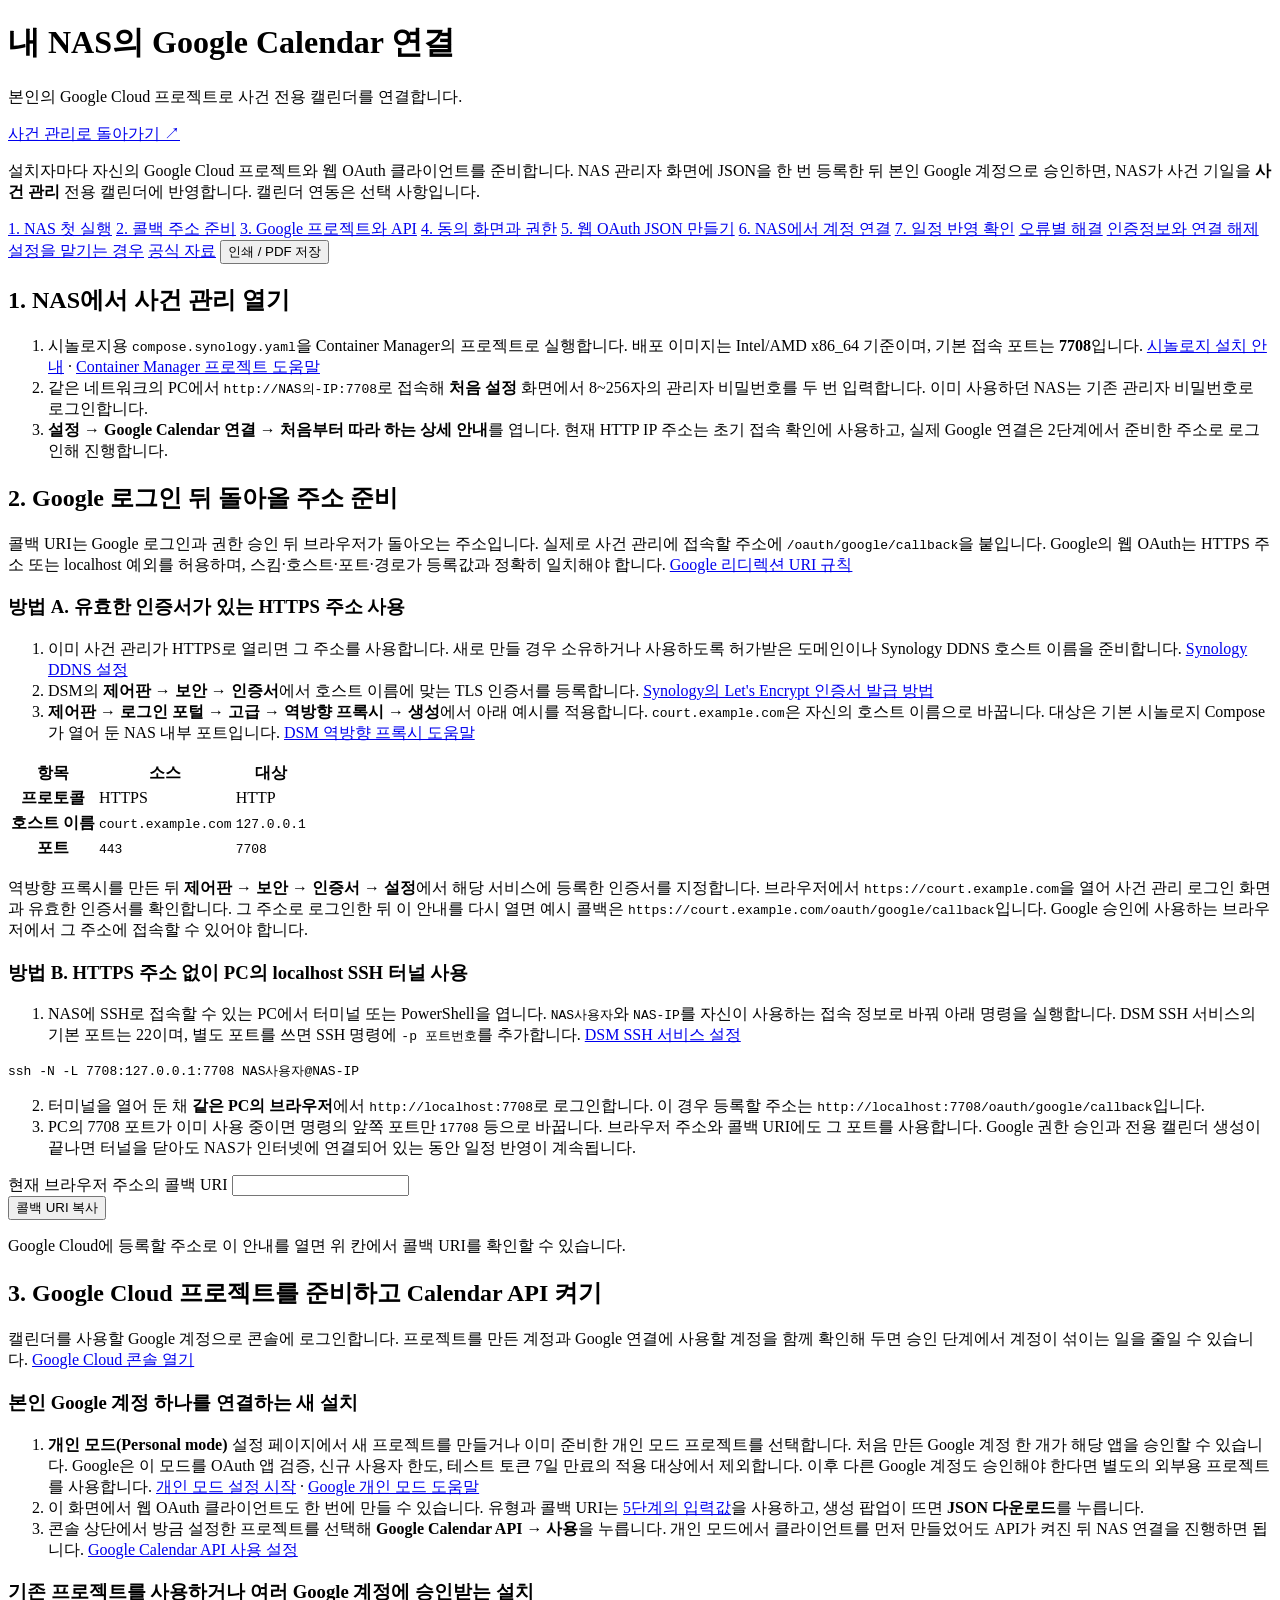
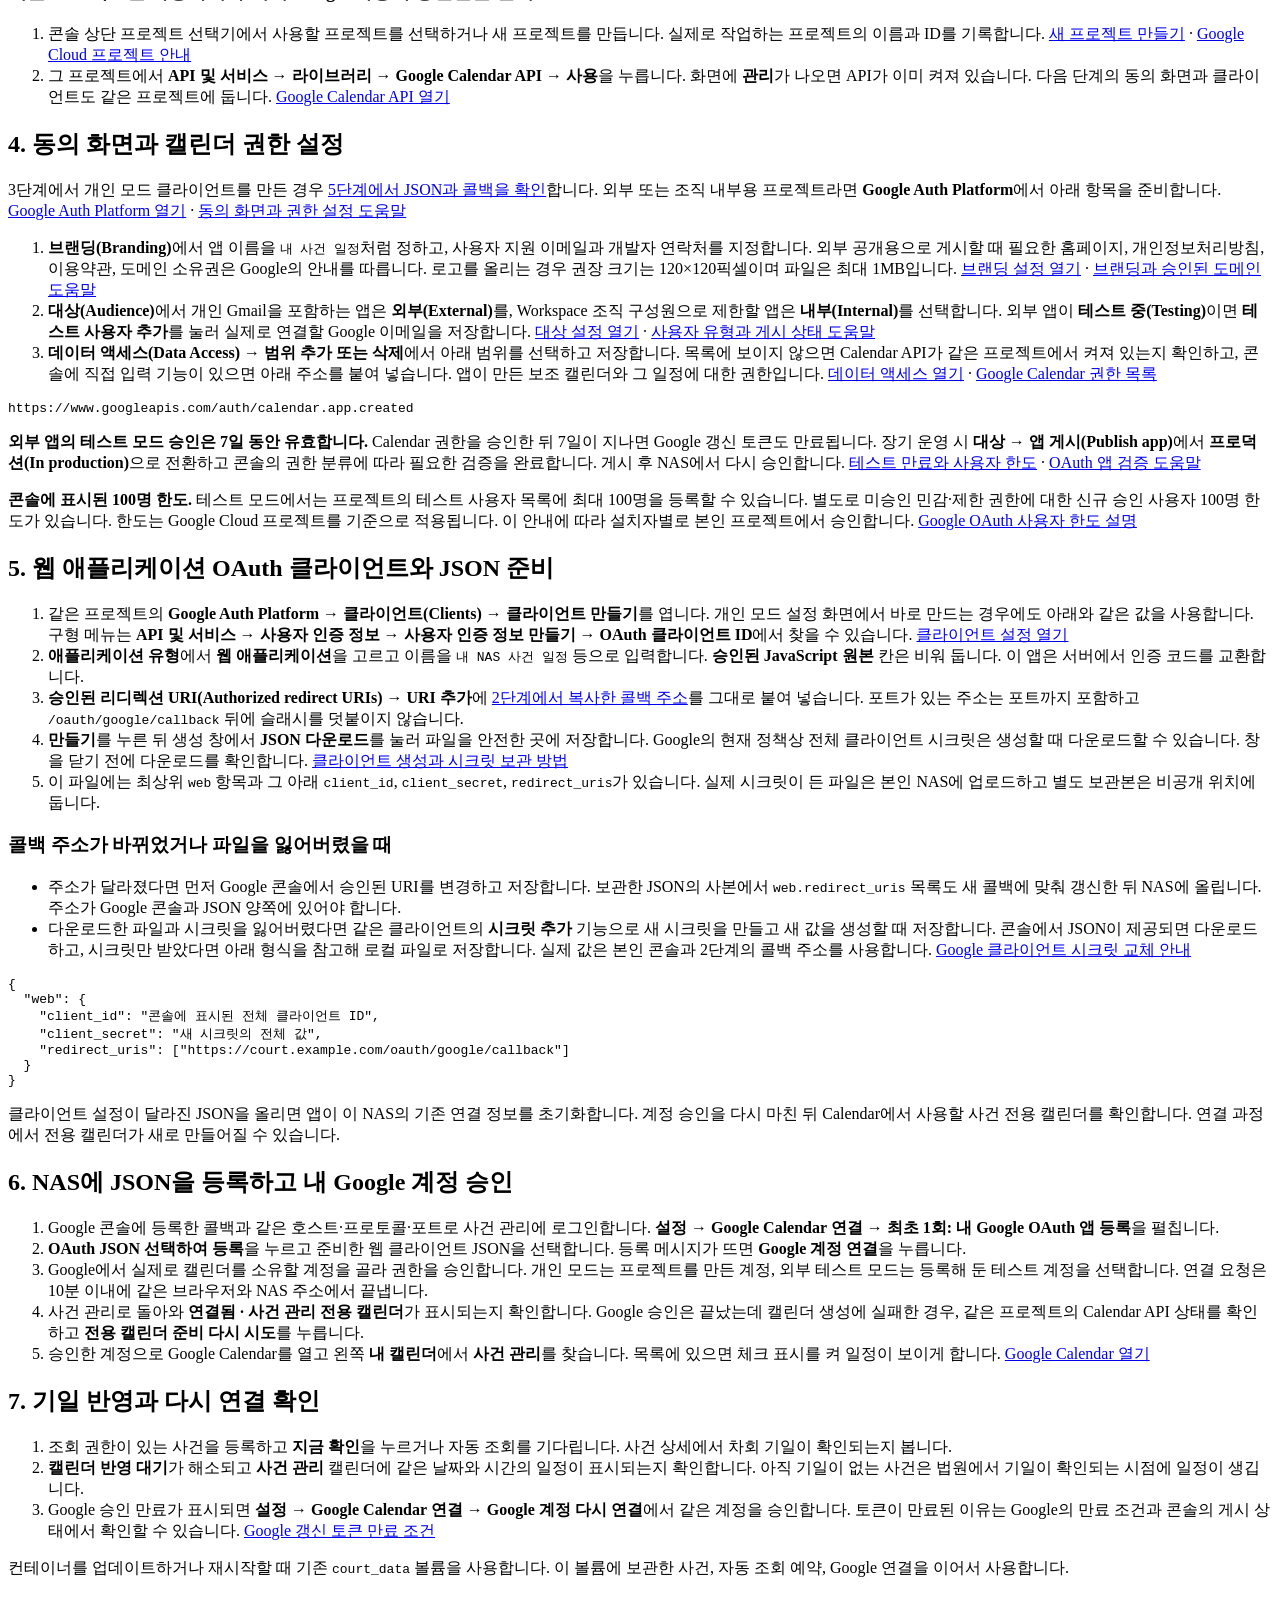
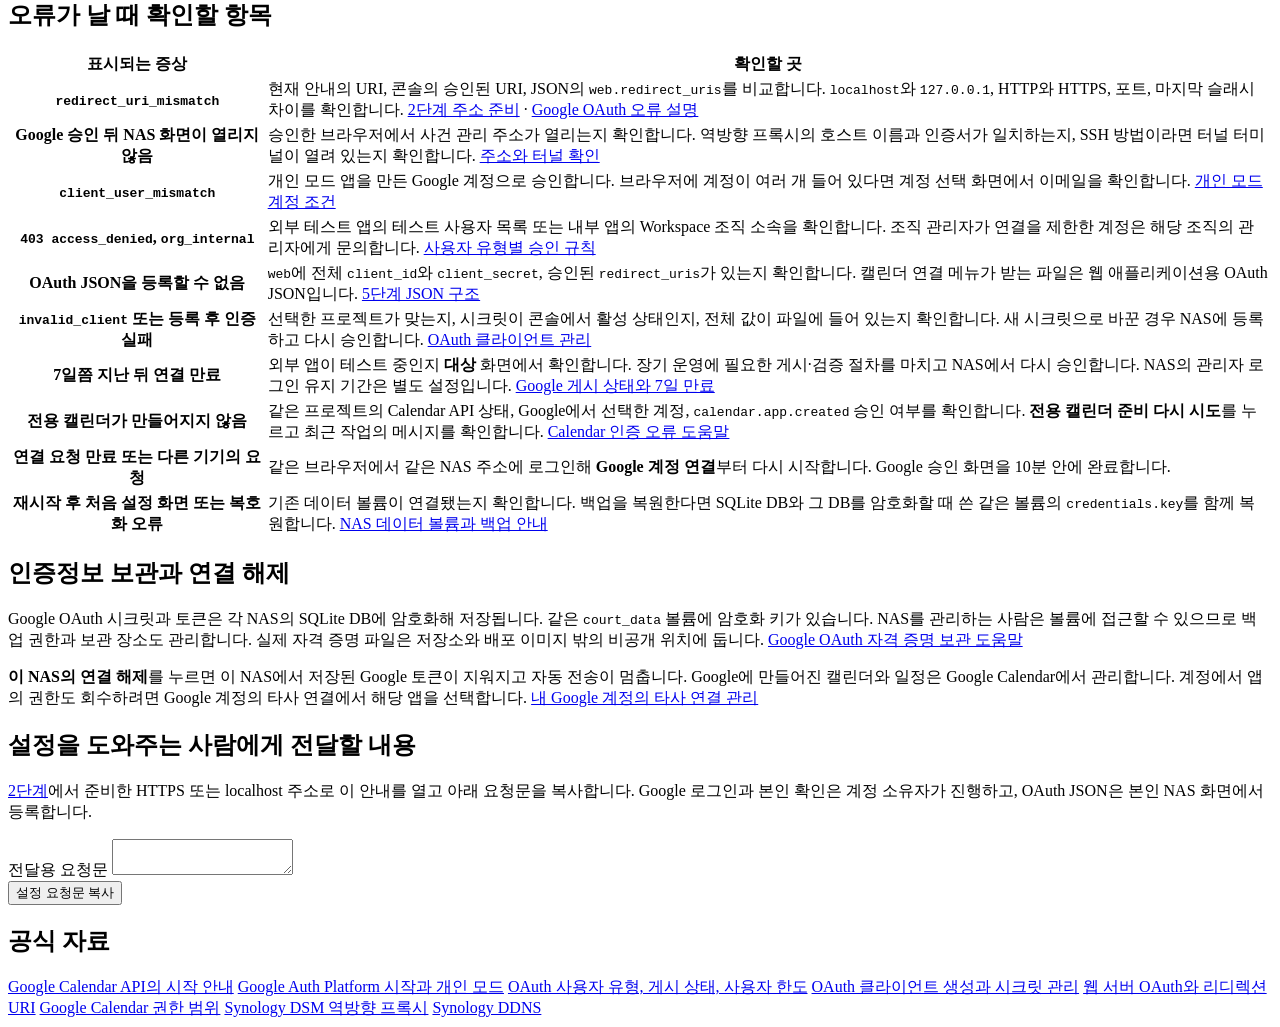
==== commit bacf6780: "Expand the self-managed Google Calendar setup guide" ====
--- a/server/static/google-guide.html
+++ b/server/static/google-guide.html
@@ -1,17 +1,202 @@
-<!doctype html><html lang="ko"><head><meta charset="utf-8"><meta name="viewport" content="width=device-width,initial-scale=1"><title>Google Calendar 독립 연결 안내 · 사건 일정 관리</title><link rel="stylesheet" href="../static/style.css"><link rel="stylesheet" href="../static/google-guide.css"><script src="../static/google-guide.js" defer></script></head><body>
-<header><div><span class="eyebrow">COURT MONITOR · SETUP GUIDE</span><h1>내 NAS의 Google Calendar 연결</h1><p>Compose 수정 없이 시작하고, 내 Google 계정은 내 NAS에서 직접 인증합니다.</p></div><a href="/">사건 관리로 돌아가기 ↗</a></header>
-<main class="guide"><p class="guide-intro">처음 한 번 OAuth 앱을 등록하면 이후에는 <strong>Google 계정 연결 → 계정 선택 → 권한 승인</strong>으로 연결합니다. 공통 인증 서버는 사용하지 않습니다. 여러 사용자가 설치하면 각자의 NAS·Google 계정·OAuth 앱·DB가 서로 분리됩니다.</p>
-<div class="steps-summary"><span>① NAS 실행·비밀번호 설정</span><span>② 돌아올 주소 준비</span><span>③ Google 앱 등록</span><span>④ JSON 업로드·계정 연결</span></div>
-<div class="guide-grid"><nav class="guide-nav" aria-label="안내 목차"><strong>설정 순서</strong><a href="#delegate">설정을 맡기는 경우</a><a href="#nas">1. NAS 첫 실행</a><a href="#address">2. 접속 주소 준비</a><a href="#project">3. Google 프로젝트·API</a><a href="#consent">4. 동의 화면·사용자</a><a href="#client">5. OAuth 클라이언트</a><a href="#connect">6. NAS에서 계정 연결</a><a href="#verify">7. 동작 확인·재시작</a><a href="#errors">오류별 해결</a><a href="#privacy">저장 위치·연결 해제</a><a href="#sources">공식 자료</a><button id="guide-print" class="secondary no-print">인쇄 / PDF 저장</button></nav><div>
-<section id="delegate" class="card"><h2>설정을 맡기려면 이것만 준비하세요</h2><ol><li>NAS에서 이 프로그램이 열리고 관리자 로그인이 되는지 확인합니다.</li><li>아래 ‘돌아올 주소’ 단계에 따라 <strong>실제로 접속할 HTTPS 주소 또는 localhost 터널 주소</strong>를 준비합니다.</li><li><a href="https://console.cloud.google.com/" target="_blank" rel="noreferrer">Google Cloud Console</a>을 열고 캘린더를 소유할 본인 Google 계정으로 로그인합니다. 기존 프로젝트를 쓸지 새 프로젝트를 만들지만 정하면 됩니다.</li><li>아래 요청문을 복사해 설정을 도와주는 사람이나 코딩 도우미에게 전달합니다. 로그인·본인 확인은 본인이 완료하고, 앱 생성·권한 승인 단계에서는 내용을 확인합니다.</li></ol><p>이 페이지에 표시된 콜백 주소는 <strong>지금 이 페이지를 연 주소</strong>를 기준으로 만듭니다. 아직 HTTP IP 주소로 보고 있다면 먼저 2단계를 마친 다음 올바른 주소로 이 안내를 다시 여세요.</p><textarea id="delegate-text" readonly aria-label="설정 위임용 요청문"></textarea><div class="actions"><button id="copy-delegate">설정 요청문 복사</button><span id="copy-message" role="status"></span></div><p class="hint">Google 비밀번호·일회용 인증번호·클라이언트 시크릿은 요청문이나 채팅에 넣을 필요가 없습니다. 내려받은 OAuth JSON은 NAS 화면에 직접 등록하면 됩니다.</p></section>
-<section id="nas" class="card"><h2>1. 시놀로지에서 처음 실행하기</h2><ol><li>Container Manager의 프로젝트에서 제공된 <code>compose.synology.yaml</code>을 그대로 실행합니다. 설치 경로에 소스코드나 Google 키 파일을 둘 필요가 없습니다.</li><li><code>http://NAS의-IP:7708</code>로 접속합니다. Intel/AMD x86_64용 이미지이며 NAS 방화벽을 쓰면 사용하는 네트워크에서 7708 포트에 접근할 수 있어야 합니다.</li><li><strong>처음 설정</strong> 화면에서 관리자 비밀번호를 두 번 입력합니다. 길이는 8~256자입니다. 설정 후 자동으로 로그인합니다.</li><li>이미 초기 설정된 DB라면 로그인 화면이 나옵니다. 기존 비밀번호를 사용하세요. 비밀번호는 웹 화면에서 바꾸며 Compose를 수정하지 않습니다.</li></ol><p>프로젝트의 <code>court_data</code> 볼륨은 비밀번호·세션·사건·조회 예약을 보관합니다. 이미지 업데이트 때 볼륨을 삭제하지 마세요.</p></section>
-<section id="address" class="card"><h2>2. Google 로그인 후 돌아올 주소 준비</h2><p>Google은 승인된 리디렉션 URI를 정확히 비교합니다. NAS마다 주소가 달라도 각자의 OAuth 앱에 자신의 주소를 등록하면 됩니다. <code>http://192.168.…:7708</code> 같은 일반 HTTP IP 주소는 사용할 수 없습니다.</p><h3>방법 A — HTTPS 주소로 접속</h3><ol><li>본인의 도메인이나 Synology DDNS 주소와 유효한 HTTPS 인증서를 준비합니다. DSM의 DDNS·인증서 안내는 아래 공식 자료에 있습니다.</li><li>DSM <strong>제어판 → 로그인 포털 → 고급 → 역방향 프록시</strong>에서 해당 주소를 사건 관리 프로그램으로 연결합니다. 예: 원본 <code>HTTPS / court.example.com / 443</code>, 대상 <code>HTTP / 127.0.0.1 / 7708</code>. 호스트 이름은 본인 주소로 바꿉니다.</li><li>해당 호스트에 맞는 인증서를 연결합니다. 기존 443 서비스가 있으면 호스트 이름이 충돌하지 않도록 설정합니다. 공유기·방화벽·DNS 설정은 사용 중인 네트워크 환경에 맞아야 합니다.</li><li><code>https://본인주소</code>로 열었을 때 <strong>DSM이 아니라 사건 관리 로그인 화면</strong>이 나오는지 확인합니다. 브라우저의 인증서 오류가 없는 주소를 사용합니다.</li><li>그 HTTPS 주소에서 로그인하고 이 안내를 다시 열어 아래 콜백 주소를 복사합니다.</li></ol><h3>방법 B — HTTPS 도메인이 없으면 localhost SSH 터널</h3><p>본인의 PC에서 NAS로 SSH 터널을 열면 Google이 허용하는 localhost 주소로 최초 인증할 수 있습니다. NAS에 SSH 접속할 권한과 PC의 SSH 클라이언트가 있는 경우 사용합니다.</p><pre>ssh -N -L 7708:127.0.0.1:7708 NAS사용자@NAS-IP</pre><p>터널을 연 PC의 브라우저에서 <code>http://localhost:7708</code>로 접속해 로그인합니다. Google Cloud에 등록할 URI는 <code>http://localhost:7708/oauth/google/callback</code>입니다. PC의 7708 포트가 사용 중이면 터널의 앞쪽 포트를 바꾸고 변경된 localhost 포트로 등록합니다. 인증을 마치고 터널을 닫아도 NAS가 Google에 접속할 수 있으면 예약 조회·캘린더 갱신은 계속됩니다.</p><label>현재 주소에서 사용할 콜백 URI<input id="guide-callback" readonly></label><div class="actions"><button id="copy-guide-callback" class="secondary">콜백 URI 복사</button></div><p id="guide-address-message" class="callout"></p><p class="hint">Google 인증 후 브라우저가 이 주소로 돌아옵니다. 다른 PC나 주소로 인증을 시작했다가 바꾸면 해당 브라우저의 로그인 세션이 없어 실패할 수 있습니다.</p></section>
-<section id="project" class="card"><h2>3. 본인 Google 프로젝트와 Calendar API</h2><ol><li><a href="https://console.cloud.google.com/" target="_blank" rel="noreferrer">Google Cloud Console</a>에서 상단 프로젝트 선택기를 엽니다.</li><li>기존 프로젝트를 선택하거나 <strong>새 프로젝트</strong>를 만듭니다. 프로젝트 이름은 예를 들어 <code>나의 사건 일정</code>처럼 정합니다. 계정에 프로젝트 생성 권한이 없다면 소유자에게 권한을 요청합니다.</li><li><strong>API 및 서비스 → 라이브러리</strong>에서 <code>Google Calendar API</code>를 검색하고 <strong>사용</strong>을 누릅니다.</li><li>프로젝트를 바꿔 가며 설정하지 않도록 프로젝트 이름·ID를 확인합니다. 다음 단계의 OAuth 클라이언트도 같은 프로젝트에서 만듭니다.</li></ol></section>
-<section id="consent" class="card"><h2>4. OAuth 동의 화면과 사용자 등록</h2><p>콘솔 화면에 따라 <strong>Google Auth Platform</strong> 또는 <strong>API 및 서비스 → OAuth 동의 화면</strong>으로 표시됩니다. 메뉴 이름은 Google의 업데이트에 따라 조금 달라질 수 있습니다.</p><ol><li><strong>브랜딩 / Branding</strong>에서 앱 이름, 사용자 지원 이메일, 개발자 연락처를 입력합니다. 개인용 앱 이름은 <code>나의 사건 일정</code> 등으로 정합니다.</li><li><strong>대상 / Audience</strong>에서 개인 Google 계정은 보통 External을 사용합니다. 조직 전용 Internal은 해당 Workspace 조직에 속할 때만 선택합니다.</li><li>Testing 상태이면 <strong>테스트 사용자</strong>에 실제 연결할 본인 Google 이메일을 추가합니다. 조직 정책으로 앱 사용이 막힌 계정은 조직 관리자 확인이 필요합니다.</li><li><strong>데이터 액세스 / Data Access</strong>에서 이 프로그램이 요청할 아래 권한을 확인합니다. 기존 개인 일정 전체를 수정하는 광범위한 권한을 추가할 필요는 없습니다.</li></ol><pre>https://www.googleapis.com/auth/calendar.app.created</pre><p>이 권한은 이 OAuth 앱이 만드는 보조 캘린더와 그 일정을 관리하는 범위입니다. 사용자별로 본인의 OAuth 앱을 사용하므로 다른 NAS 운영자의 연결 정보가 필요하지 않습니다.</p><p class="callout"><strong>계속 운영하려면 Testing 상태를 확인하세요.</strong> External 앱이 Testing인 상태에서는 Calendar 권한의 갱신 토큰이 보통 7일 후 만료됩니다. 장기 자동 운영 전에 Audience의 게시 상태와 Google이 요구하는 앱 확인·게시 절차를 완료하세요. ‘로그인 90일 유지’는 NAS 관리자 로그인 설정이며 이 Google 정책을 연장하지 않습니다.</p></section>
-<section id="client" class="card"><h2>5. 웹 애플리케이션 OAuth 클라이언트 만들기</h2><ol><li><strong>Google Auth Platform → 클라이언트 / Clients</strong> 또는 <strong>API 및 서비스 → 사용자 인증 정보 → 사용자 인증 정보 만들기 → OAuth 클라이언트 ID</strong>를 엽니다.</li><li>애플리케이션 유형은 반드시 <strong>웹 애플리케이션</strong>을 선택합니다. 서비스 계정, 데스크톱 앱, TV용 클라이언트가 아닙니다.</li><li>알아보기 쉬운 이름을 입력합니다. 이 서버 방식에는 승인된 JavaScript 원본을 별도로 입력할 필요가 없습니다.</li><li><strong>승인된 리디렉션 URI / Authorized redirect URIs</strong>에 2단계의 콜백 URI를 붙여 넣습니다. 프로토콜, 도메인, 포트, <code>/oauth/google/callback</code> 경로를 모두 포함합니다. 마지막에 슬래시를 덧붙이지 않습니다.</li><li><strong>만들기</strong>로 생성하고 OAuth 클라이언트의 <strong>JSON 다운로드</strong>를 받습니다. JSON의 최상위에 <code>web</code> 항목이 있어야 합니다.</li><li>URI를 나중에 추가·변경했다면 저장한 뒤 JSON도 다시 내려받아 NAS에 다시 등록합니다. 이전에 받은 파일에는 변경 내용이 들어 있지 않습니다.</li></ol><p>개인 키를 만드는 서비스 계정 절차가 아닙니다. 사용자 본인의 로그인 동의를 받아 본인 소유 캘린더를 만들기 위한 OAuth 클라이언트입니다.</p></section>
-<section id="connect" class="card"><h2>6. NAS 화면에서 Google 계정 연결</h2><ol><li>URI에 등록한 주소로 사건 관리 화면에 접속하고 로그인합니다.</li><li><strong>Google Calendar 연결 → 최초 1회: 내 Google OAuth 앱 등록</strong>을 펼칩니다.</li><li><strong>OAuth JSON 선택하여 등록</strong>을 눌러 내려받은 웹 클라이언트 JSON을 선택합니다. Compose나 이미지에 JSON 내용을 넣지 않습니다.</li><li><strong>Google 계정 연결</strong>을 누릅니다. Google 로그인 화면에서 사용할 계정을 선택하고, 사건 전용 캘린더 생성·일정 관리 권한을 확인한 뒤 승인합니다.</li><li>같은 NAS 주소로 돌아오면 프로그램이 본인 Google 계정에 <strong>사건 관리</strong> 보조 캘린더를 생성합니다. 생성 중 오류가 나면 <strong>전용 캘린더 준비 다시 시도</strong>를 사용할 수 있습니다.</li><li>관리 화면에 <strong>연결됨 · 사건 관리 전용 캘린더</strong>가 나오는지 확인합니다. Google Calendar의 내 캘린더 목록에서 캘린더가 숨겨져 있지 않은지도 확인합니다.</li></ol><p>OAuth 클라이언트 JSON, Google 장기 연결 토큰은 이 NAS의 DB에 암호화해 저장합니다. 운영자의 공통 인증 서버로 보내지 않습니다. 이후 관리자로 다시 로그인하는 것만으로 Google 계정을 매번 재승인할 필요는 없습니다.</p></section>
-<section id="verify" class="card"><h2>7. 실제 동작과 재시작 확인</h2><ol><li>본인이 조회할 수 있는 사건을 등록하고 조회가 완료되는지 확인합니다.</li><li>차회 기일이 있는 사건이면 캘린더 반영 대기가 해소되고, 사건 관리 캘린더에 일정이 생기는지 확인합니다. 기일이 없는 사건은 일정이 없을 수 있습니다.</li><li>선고 예정 시각이 확인되면 기본 30분 후부터 주문을 확인합니다. 선고 후 추가 확인은 09~19시·30분 간격·하루 최대 8회이며, 미확인 상태는 다음 날에도 이어집니다.</li><li>컨테이너를 재시작해 사건 목록·마지막 조회·다음 확인 시각이 유지되는지 확인합니다. NAS를 껐던 동안에는 조회할 수 없고, 다시 시작하면 DB의 남은 예약을 기준으로 이어갑니다.</li><li>최근 작업 또는 사건 상세에 Google 인증 만료가 표시되면 <strong>Google 계정 다시 연결</strong>로 승인합니다. 자동 조회를 중지했다면 화면에서 재개합니다.</li></ol><p>동일 DB 볼륨을 사용하면 관리자 세션도 기본 90일의 남은 기간 동안 유지됩니다. 쿠키 삭제·시크릿 모드·다른 도메인 접속은 별도 로그인입니다.</p></section>
-<section id="errors" class="card"><h2>오류별 해결</h2><div class="table-wrap"><table><thead><tr><th>증상</th><th>확인할 내용</th></tr></thead><tbody><tr><td>redirect_uri_mismatch</td><td>Google Cloud의 승인된 리디렉션 URI와 현재 화면의 콜백 URI를 문자 단위로 비교합니다. HTTP/HTTPS·포트·마지막 슬래시·도메인 차이를 확인하고 JSON을 다시 내려받습니다.</td></tr><tr><td>HTTP IP 주소로 연결할 수 없음</td><td>HTTPS 주소 또는 localhost SSH 터널로 접속한 뒤 해당 주소를 OAuth 클라이언트에 등록합니다. 일반 NAS IP를 그대로 등록하는 방법은 아닙니다.</td></tr><tr><td>403 access_denied / 테스트 사용자 제한</td><td>로그인한 이메일이 테스트 사용자에 들어 있는지, 올바른 프로젝트인지, Workspace 조직 정책이 앱을 차단하는지 확인합니다. Google이 요구하는 앱 확인 절차가 있으면 완료합니다.</td></tr><tr><td>JSON을 등록할 수 없음</td><td>웹 애플리케이션용 JSON인지 확인합니다. 파일에 web, client_id, client_secret, redirect_uris가 있어야 합니다. 서비스 계정 키나 잘못된 파일은 거부됩니다.</td></tr><tr><td>전용 캘린더 생성 실패</td><td>같은 프로젝트에서 Google Calendar API가 사용 설정되어 있는지와 권한 승인을 확인합니다. 인증은 끝났다면 캘린더 준비 다시 시도를 누릅니다.</td></tr><tr><td>연결 요청 만료 / 다른 기기의 요청</td><td>10분 안에 같은 브라우저·같은 NAS 주소에서 완료합니다. 로그인 쿠키를 지웠거나 다른 도메인으로 바꾸었다면 연결 버튼을 처음부터 다시 누릅니다.</td></tr><tr><td>7일쯤 지나면 연결 만료</td><td>OAuth 앱이 External + Testing인지 확인합니다. Google의 게시·검증 요구사항을 완료하고 다시 승인합니다. 관리자 세션 기간을 늘려도 Google 토큰 만료는 바뀌지 않습니다.</td></tr><tr><td>재시작 후 비밀번호 설정 화면이 다시 표시됨</td><td>기존 데이터 볼륨과 다른 프로젝트·새 볼륨을 사용했는지 확인합니다. 빈 DB에 임의로 새 비밀번호를 만들기 전에 기존 볼륨·백업 위치를 확인하세요.</td></tr><tr><td>인증정보 복호화 실패</td><td>SQLite DB와 같은 볼륨의 credentials.key가 한 쌍인지 확인합니다. 둘을 함께 백업·복원해야 합니다.</td></tr></tbody></table></div></section>
-<section id="privacy" class="card"><h2>내 정보는 어디에 저장되나요?</h2><p>관리자 비밀번호는 원문 대신 임의 salt를 적용한 PBKDF2 해시로, 관리자 세션 토큰도 해시로 저장합니다. Google 클라이언트 시크릿과 토큰은 NAS의 암호화 키로 암호화합니다. DB와 키는 같은 <code>court_data</code> 볼륨에 있고 별도 DB 컨테이너는 필요하지 않습니다. 이미지·GitHub 저장소에는 실제 키·토큰·사건 이력을 포함하지 않습니다.</p><p><strong>이 NAS의 연결 해제</strong>는 저장된 토큰을 삭제하고 자동 캘린더 전송을 멈춥니다. Google에 이미 만들어진 캘린더·일정은 삭제하지 않습니다. Google 계정의 타사 앱 연결 화면에서 앱의 권한도 취소할 수 있습니다. NAS의 관리자·파일시스템 접근자는 해당 NAS를 관리하므로, DB 암호화만으로 NAS 관리자에게서 정보를 숨기는 구조는 아닙니다.</p><p>백업은 DB 파일만이 아니라 데이터 볼륨 전체를 보관하세요. 최초 설정이 끝난 기존 볼륨에 새 Compose를 적용해도 기존 비밀번호를 덮어쓰지 않습니다.</p></section>
-<section id="sources" class="card sources"><h2>공식 자료</h2><a href="https://developers.google.com/identity/protocols/oauth2/web-server" target="_blank" rel="noreferrer">Google 웹 서버 OAuth와 리디렉션 URI</a><a href="https://developers.google.com/identity/protocols/oauth2#expiration" target="_blank" rel="noreferrer">Google 갱신 토큰 만료 조건</a><a href="https://developers.google.com/workspace/calendar/api/auth" target="_blank" rel="noreferrer">Google Calendar 권한 범위</a><a href="https://developers.google.com/workspace/calendar/api/v3/reference/calendars/insert" target="_blank" rel="noreferrer">사용자 소유 보조 캘린더 생성</a><a href="https://kb.synology.com/en-global/DSM/help/DSM/AdminCenter/system_login_portal_advanced" target="_blank" rel="noreferrer">DSM 역방향 프록시</a><a href="https://kb.synology.com/en-global/DSM/help/DSM/AdminCenter/connection_ddns" target="_blank" rel="noreferrer">Synology DDNS</a></section>
-</div></div></main></body></html>
+<!doctype html>
+<html lang="ko">
+<head>
+  <meta charset="utf-8">
+  <meta name="viewport" content="width=device-width,initial-scale=1">
+  <title>Google Calendar 연결 안내 · 사건 일정 관리</title>
+  <link rel="stylesheet" href="/static/style.css">
+  <link rel="stylesheet" href="/static/google-guide.css">
+  <script src="/static/google-guide.js" defer></script>
+</head>
+<body>
+<header>
+  <div><h1>내 NAS의 Google Calendar 연결</h1><p>본인의 Google Cloud 프로젝트로 사건 전용 캘린더를 연결합니다.</p></div>
+  <a href="/">사건 관리로 돌아가기 ↗</a>
+</header>
+<main class="guide">
+  <p class="guide-intro">설치자마다 자신의 Google Cloud 프로젝트와 웹 OAuth 클라이언트를 준비합니다. NAS 관리자 화면에 JSON을 한 번 등록한 뒤 본인 Google 계정으로 승인하면, NAS가 사건 기일을 <strong>사건 관리</strong> 전용 캘린더에 반영합니다. 캘린더 연동은 선택 사항입니다.</p>
+  <div class="guide-grid">
+    <nav class="guide-nav" aria-label="안내 목차">
+      <a href="#nas">1. NAS 첫 실행</a>
+      <a href="#address">2. 콜백 주소 준비</a>
+      <a href="#project">3. Google 프로젝트와 API</a>
+      <a href="#consent">4. 동의 화면과 권한</a>
+      <a href="#client">5. 웹 OAuth JSON 만들기</a>
+      <a href="#connect">6. NAS에서 계정 연결</a>
+      <a href="#verify">7. 일정 반영 확인</a>
+      <a href="#errors">오류별 해결</a>
+      <a href="#privacy">인증정보와 연결 해제</a>
+      <a href="#delegate">설정을 맡기는 경우</a>
+      <a href="#sources">공식 자료</a>
+      <button id="guide-print" type="button" class="secondary no-print">인쇄 / PDF 저장</button>
+    </nav>
+    <div>
+      <section id="nas" class="card">
+        <h2>1. NAS에서 사건 관리 열기</h2>
+        <ol>
+          <li>시놀로지용 <code>compose.synology.yaml</code>을 Container Manager의 프로젝트로 실행합니다. 배포 이미지는 Intel/AMD x86_64 기준이며, 기본 접속 포트는 <strong>7708</strong>입니다. <a href="https://github.com/imueRoid/court-monitor/blob/main/server/SYNOLOGY.md" target="_blank" rel="noreferrer">시놀로지 설치 안내</a> · <a href="https://kb.synology.com/en-global/DSM/help/ContainerManager/docker_project" target="_blank" rel="noreferrer">Container Manager 프로젝트 도움말</a></li>
+          <li>같은 네트워크의 PC에서 <code>http://NAS의-IP:7708</code>로 접속해 <strong>처음 설정</strong> 화면에서 8~256자의 관리자 비밀번호를 두 번 입력합니다. 이미 사용하던 NAS는 기존 관리자 비밀번호로 로그인합니다.</li>
+          <li><strong>설정 → Google Calendar 연결 → 처음부터 따라 하는 상세 안내</strong>를 엽니다. 현재 HTTP IP 주소는 초기 접속 확인에 사용하고, 실제 Google 연결은 2단계에서 준비한 주소로 로그인해 진행합니다.</li>
+        </ol>
+      </section>
+
+      <section id="address" class="card">
+        <h2>2. Google 로그인 뒤 돌아올 주소 준비</h2>
+        <p>콜백 URI는 Google 로그인과 권한 승인 뒤 브라우저가 돌아오는 주소입니다. 실제로 사건 관리에 접속할 주소에 <code>/oauth/google/callback</code>을 붙입니다. Google의 웹 OAuth는 HTTPS 주소 또는 localhost 예외를 허용하며, 스킴·호스트·포트·경로가 등록값과 정확히 일치해야 합니다. <a href="https://developers.google.com/identity/protocols/oauth2/web-server#uri-validation" target="_blank" rel="noreferrer">Google 리디렉션 URI 규칙</a></p>
+
+        <h3>방법 A. 유효한 인증서가 있는 HTTPS 주소 사용</h3>
+        <ol>
+          <li>이미 사건 관리가 HTTPS로 열리면 그 주소를 사용합니다. 새로 만들 경우 소유하거나 사용하도록 허가받은 도메인이나 Synology DDNS 호스트 이름을 준비합니다. <a href="https://kb.synology.com/en-global/DSM/help/DSM/AdminCenter/connection_ddns" target="_blank" rel="noreferrer">Synology DDNS 설정</a></li>
+          <li>DSM의 <strong>제어판 → 보안 → 인증서</strong>에서 호스트 이름에 맞는 TLS 인증서를 등록합니다. <a href="https://kb.synology.com/en-us/DSM/tutorial/How_to_enable_HTTPS_and_create_a_certificate_signing_request_on_your_Synology_NAS" target="_blank" rel="noreferrer">Synology의 Let's Encrypt 인증서 발급 방법</a></li>
+          <li><strong>제어판 → 로그인 포털 → 고급 → 역방향 프록시 → 생성</strong>에서 아래 예시를 적용합니다. <code>court.example.com</code>은 자신의 호스트 이름으로 바꿉니다. 대상은 기본 시놀로지 Compose가 열어 둔 NAS 내부 포트입니다. <a href="https://kb.synology.com/en-global/DSM/help/DSM/AdminCenter/system_login_portal_advanced?version=7" target="_blank" rel="noreferrer">DSM 역방향 프록시 도움말</a></li>
+        </ol>
+        <div class="table-wrap"><table>
+          <thead><tr><th scope="col">항목</th><th scope="col">소스</th><th scope="col">대상</th></tr></thead>
+          <tbody>
+            <tr><th scope="row">프로토콜</th><td>HTTPS</td><td>HTTP</td></tr>
+            <tr><th scope="row">호스트 이름</th><td><code>court.example.com</code></td><td><code>127.0.0.1</code></td></tr>
+            <tr><th scope="row">포트</th><td><code>443</code></td><td><code>7708</code></td></tr>
+          </tbody>
+        </table></div>
+        <p>역방향 프록시를 만든 뒤 <strong>제어판 → 보안 → 인증서 → 설정</strong>에서 해당 서비스에 등록한 인증서를 지정합니다. 브라우저에서 <code>https://court.example.com</code>을 열어 사건 관리 로그인 화면과 유효한 인증서를 확인합니다. 그 주소로 로그인한 뒤 이 안내를 다시 열면 예시 콜백은 <code>https://court.example.com/oauth/google/callback</code>입니다. Google 승인에 사용하는 브라우저에서 그 주소에 접속할 수 있어야 합니다.</p>
+
+        <h3>방법 B. HTTPS 주소 없이 PC의 localhost SSH 터널 사용</h3>
+        <ol>
+          <li>NAS에 SSH로 접속할 수 있는 PC에서 터미널 또는 PowerShell을 엽니다. <code>NAS사용자</code>와 <code>NAS-IP</code>를 자신이 사용하는 접속 정보로 바꿔 아래 명령을 실행합니다. DSM SSH 서비스의 기본 포트는 22이며, 별도 포트를 쓰면 SSH 명령에 <code>-p 포트번호</code>를 추가합니다. <a href="https://kb.synology.com/en-global/DSM/help/DSM/AdminCenter/system_terminal?version=7" target="_blank" rel="noreferrer">DSM SSH 서비스 설정</a></li>
+        </ol>
+        <pre><code>ssh -N -L 7708:127.0.0.1:7708 NAS사용자@NAS-IP</code></pre>
+        <ol start="2">
+          <li>터미널을 열어 둔 채 <strong>같은 PC의 브라우저</strong>에서 <code>http://localhost:7708</code>로 로그인합니다. 이 경우 등록할 주소는 <code>http://localhost:7708/oauth/google/callback</code>입니다.</li>
+          <li>PC의 7708 포트가 이미 사용 중이면 명령의 앞쪽 포트만 <code>17708</code> 등으로 바꿉니다. 브라우저 주소와 콜백 URI에도 그 포트를 사용합니다. Google 권한 승인과 전용 캘린더 생성이 끝나면 터널을 닫아도 NAS가 인터넷에 연결되어 있는 동안 일정 반영이 계속됩니다.</li>
+        </ol>
+        <label for="guide-callback">현재 브라우저 주소의 콜백 URI</label>
+        <input id="guide-callback" readonly aria-describedby="guide-address-message">
+        <div class="actions no-print"><button id="copy-guide-callback" type="button" class="secondary">콜백 URI 복사</button><span id="copy-callback-message" role="status"></span></div>
+        <p id="guide-address-message" class="callout">Google Cloud에 등록할 주소로 이 안내를 열면 위 칸에서 콜백 URI를 확인할 수 있습니다.</p>
+      </section>
+
+      <section id="project" class="card">
+        <h2>3. Google Cloud 프로젝트를 준비하고 Calendar API 켜기</h2>
+        <p>캘린더를 사용할 Google 계정으로 콘솔에 로그인합니다. 프로젝트를 만든 계정과 Google 연결에 사용할 계정을 함께 확인해 두면 승인 단계에서 계정이 섞이는 일을 줄일 수 있습니다. <a href="https://console.cloud.google.com/" target="_blank" rel="noreferrer">Google Cloud 콘솔 열기</a></p>
+
+        <h3>본인 Google 계정 하나를 연결하는 새 설치</h3>
+        <ol>
+          <li><strong>개인 모드(Personal mode)</strong> 설정 페이지에서 새 프로젝트를 만들거나 이미 준비한 개인 모드 프로젝트를 선택합니다. 처음 만든 Google 계정 한 개가 해당 앱을 승인할 수 있습니다. Google은 이 모드를 OAuth 앱 검증, 신규 사용자 한도, 테스트 토큰 7일 만료의 적용 대상에서 제외합니다. 이후 다른 Google 계정도 승인해야 한다면 별도의 외부용 프로젝트를 사용합니다. <a href="https://console.cloud.google.com/auth/overview/personal" target="_blank" rel="noreferrer">개인 모드 설정 시작</a> · <a href="https://support.google.com/cloud/answer/15544987#personal-mode-onboarding" target="_blank" rel="noreferrer">Google 개인 모드 도움말</a></li>
+          <li>이 화면에서 웹 OAuth 클라이언트도 한 번에 만들 수 있습니다. 유형과 콜백 URI는 <a href="#client">5단계의 입력값</a>을 사용하고, 생성 팝업이 뜨면 <strong>JSON 다운로드</strong>를 누릅니다.</li>
+          <li>콘솔 상단에서 방금 설정한 프로젝트를 선택해 <strong>Google Calendar API → 사용</strong>을 누릅니다. 개인 모드에서 클라이언트를 먼저 만들었어도 API가 켜진 뒤 NAS 연결을 진행하면 됩니다. <a href="https://console.cloud.google.com/apis/library/calendar-json.googleapis.com" target="_blank" rel="noreferrer">Google Calendar API 사용 설정</a></li>
+        </ol>
+
+        <h3>기존 프로젝트를 사용하거나 여러 Google 계정에 승인받는 설치</h3>
+        <ol>
+          <li>콘솔 상단 프로젝트 선택기에서 사용할 프로젝트를 선택하거나 새 프로젝트를 만듭니다. 실제로 작업하는 프로젝트의 이름과 ID를 기록합니다. <a href="https://console.cloud.google.com/projectcreate" target="_blank" rel="noreferrer">새 프로젝트 만들기</a> · <a href="https://developers.google.com/workspace/guides/create-project" target="_blank" rel="noreferrer">Google Cloud 프로젝트 안내</a></li>
+          <li>그 프로젝트에서 <strong>API 및 서비스 → 라이브러리 → Google Calendar API → 사용</strong>을 누릅니다. 화면에 <strong>관리</strong>가 나오면 API가 이미 켜져 있습니다. 다음 단계의 동의 화면과 클라이언트도 같은 프로젝트에 둡니다. <a href="https://console.cloud.google.com/apis/library/calendar-json.googleapis.com" target="_blank" rel="noreferrer">Google Calendar API 열기</a></li>
+        </ol>
+      </section>
+
+      <section id="consent" class="card">
+        <h2>4. 동의 화면과 캘린더 권한 설정</h2>
+        <p>3단계에서 개인 모드 클라이언트를 만든 경우 <a href="#client">5단계에서 JSON과 콜백을 확인</a>합니다. 외부 또는 조직 내부용 프로젝트라면 <strong>Google Auth Platform</strong>에서 아래 항목을 준비합니다. <a href="https://console.cloud.google.com/auth/overview" target="_blank" rel="noreferrer">Google Auth Platform 열기</a> · <a href="https://developers.google.com/workspace/guides/configure-oauth-consent" target="_blank" rel="noreferrer">동의 화면과 권한 설정 도움말</a></p>
+        <ol>
+          <li><strong>브랜딩(Branding)</strong>에서 앱 이름을 <code>내 사건 일정</code>처럼 정하고, 사용자 지원 이메일과 개발자 연락처를 지정합니다. 외부 공개용으로 게시할 때 필요한 홈페이지, 개인정보처리방침, 이용약관, 도메인 소유권은 Google의 안내를 따릅니다. 로고를 올리는 경우 권장 크기는 120×120픽셀이며 파일은 최대 1MB입니다. <a href="https://console.cloud.google.com/auth/branding" target="_blank" rel="noreferrer">브랜딩 설정 열기</a> · <a href="https://support.google.com/cloud/answer/15549049" target="_blank" rel="noreferrer">브랜딩과 승인된 도메인 도움말</a></li>
+          <li><strong>대상(Audience)</strong>에서 개인 Gmail을 포함하는 앱은 <strong>외부(External)</strong>를, Workspace 조직 구성원으로 제한할 앱은 <strong>내부(Internal)</strong>를 선택합니다. 외부 앱이 <strong>테스트 중(Testing)</strong>이면 <strong>테스트 사용자 추가</strong>를 눌러 실제로 연결할 Google 이메일을 저장합니다. <a href="https://console.cloud.google.com/auth/audience" target="_blank" rel="noreferrer">대상 설정 열기</a> · <a href="https://support.google.com/cloud/answer/15549945?hl=ko" target="_blank" rel="noreferrer">사용자 유형과 게시 상태 도움말</a></li>
+          <li><strong>데이터 액세스(Data Access) → 범위 추가 또는 삭제</strong>에서 아래 범위를 선택하고 저장합니다. 목록에 보이지 않으면 Calendar API가 같은 프로젝트에서 켜져 있는지 확인하고, 콘솔에 직접 입력 기능이 있으면 아래 주소를 붙여 넣습니다. 앱이 만든 보조 캘린더와 그 일정에 대한 권한입니다. <a href="https://console.cloud.google.com/auth/scopes" target="_blank" rel="noreferrer">데이터 액세스 열기</a> · <a href="https://developers.google.com/workspace/calendar/api/auth" target="_blank" rel="noreferrer">Google Calendar 권한 목록</a></li>
+        </ol>
+        <pre><code>https://www.googleapis.com/auth/calendar.app.created</code></pre>
+        <p class="callout"><strong>외부 앱의 테스트 모드 승인은 7일 동안 유효합니다.</strong> Calendar 권한을 승인한 뒤 7일이 지나면 Google 갱신 토큰도 만료됩니다. 장기 운영 시 <strong>대상 → 앱 게시(Publish app)</strong>에서 <strong>프로덕션(In production)</strong>으로 전환하고 콘솔의 권한 분류에 따라 필요한 검증을 완료합니다. 게시 후 NAS에서 다시 승인합니다. <a href="https://support.google.com/cloud/answer/15549945?hl=ko" target="_blank" rel="noreferrer">테스트 만료와 사용자 한도</a> · <a href="https://support.google.com/cloud/answer/13463073?hl=ko" target="_blank" rel="noreferrer">OAuth 앱 검증 도움말</a></p>
+        <p><strong>콘솔에 표시된 100명 한도.</strong> 테스트 모드에서는 프로젝트의 테스트 사용자 목록에 최대 100명을 등록할 수 있습니다. 별도로 미승인 민감·제한 권한에 대한 신규 승인 사용자 100명 한도가 있습니다. 한도는 Google Cloud 프로젝트를 기준으로 적용됩니다. 이 안내에 따라 설치자별로 본인 프로젝트에서 승인합니다. <a href="https://support.google.com/cloud/answer/15549945?hl=ko" target="_blank" rel="noreferrer">Google OAuth 사용자 한도 설명</a></p>
+      </section>
+
+      <section id="client" class="card">
+        <h2>5. 웹 애플리케이션 OAuth 클라이언트와 JSON 준비</h2>
+        <ol>
+          <li>같은 프로젝트의 <strong>Google Auth Platform → 클라이언트(Clients) → 클라이언트 만들기</strong>를 엽니다. 개인 모드 설정 화면에서 바로 만드는 경우에도 아래와 같은 값을 사용합니다. 구형 메뉴는 <strong>API 및 서비스 → 사용자 인증 정보 → 사용자 인증 정보 만들기 → OAuth 클라이언트 ID</strong>에서 찾을 수 있습니다. <a href="https://console.cloud.google.com/auth/clients" target="_blank" rel="noreferrer">클라이언트 설정 열기</a></li>
+          <li><strong>애플리케이션 유형</strong>에서 <strong>웹 애플리케이션</strong>을 고르고 이름을 <code>내 NAS 사건 일정</code> 등으로 입력합니다. <strong>승인된 JavaScript 원본</strong> 칸은 비워 둡니다. 이 앱은 서버에서 인증 코드를 교환합니다.</li>
+          <li><strong>승인된 리디렉션 URI(Authorized redirect URIs) → URI 추가</strong>에 <a href="#address">2단계에서 복사한 콜백 주소</a>를 그대로 붙여 넣습니다. 포트가 있는 주소는 포트까지 포함하고 <code>/oauth/google/callback</code> 뒤에 슬래시를 덧붙이지 않습니다.</li>
+          <li><strong>만들기</strong>를 누른 뒤 생성 창에서 <strong>JSON 다운로드</strong>를 눌러 파일을 안전한 곳에 저장합니다. Google의 현재 정책상 전체 클라이언트 시크릿은 생성할 때 다운로드할 수 있습니다. 창을 닫기 전에 다운로드를 확인합니다. <a href="https://support.google.com/cloud/answer/15549257#client-secret-hashing" target="_blank" rel="noreferrer">클라이언트 생성과 시크릿 보관 방법</a></li>
+          <li>이 파일에는 최상위 <code>web</code> 항목과 그 아래 <code>client_id</code>, <code>client_secret</code>, <code>redirect_uris</code>가 있습니다. 실제 시크릿이 든 파일은 본인 NAS에 업로드하고 별도 보관본은 비공개 위치에 둡니다.</li>
+        </ol>
+        <h3>콜백 주소가 바뀌었거나 파일을 잃어버렸을 때</h3>
+        <ul>
+          <li>주소가 달라졌다면 먼저 Google 콘솔에서 승인된 URI를 변경하고 저장합니다. 보관한 JSON의 사본에서 <code>web.redirect_uris</code> 목록도 새 콜백에 맞춰 갱신한 뒤 NAS에 올립니다. 주소가 Google 콘솔과 JSON 양쪽에 있어야 합니다.</li>
+          <li>다운로드한 파일과 시크릿을 잃어버렸다면 같은 클라이언트의 <strong>시크릿 추가</strong> 기능으로 새 시크릿을 만들고 새 값을 생성할 때 저장합니다. 콘솔에서 JSON이 제공되면 다운로드하고, 시크릿만 받았다면 아래 형식을 참고해 로컬 파일로 저장합니다. 실제 값은 본인 콘솔과 2단계의 콜백 주소를 사용합니다. <a href="https://support.google.com/cloud/answer/15549257#rotating-secrets" target="_blank" rel="noreferrer">Google 클라이언트 시크릿 교체 안내</a></li>
+        </ul>
+        <pre><code>{
+  "web": {
+    "client_id": "콘솔에 표시된 전체 클라이언트 ID",
+    "client_secret": "새 시크릿의 전체 값",
+    "redirect_uris": ["https://court.example.com/oauth/google/callback"]
+  }
+}</code></pre>
+        <p>클라이언트 설정이 달라진 JSON을 올리면 앱이 이 NAS의 기존 연결 정보를 초기화합니다. 계정 승인을 다시 마친 뒤 Calendar에서 사용할 사건 전용 캘린더를 확인합니다. 연결 과정에서 전용 캘린더가 새로 만들어질 수 있습니다.</p>
+      </section>
+
+      <section id="connect" class="card">
+        <h2>6. NAS에 JSON을 등록하고 내 Google 계정 승인</h2>
+        <ol>
+          <li>Google 콘솔에 등록한 콜백과 같은 호스트·프로토콜·포트로 사건 관리에 로그인합니다. <strong>설정 → Google Calendar 연결 → 최초 1회: 내 Google OAuth 앱 등록</strong>을 펼칩니다.</li>
+          <li><strong>OAuth JSON 선택하여 등록</strong>을 누르고 준비한 웹 클라이언트 JSON을 선택합니다. 등록 메시지가 뜨면 <strong>Google 계정 연결</strong>을 누릅니다.</li>
+          <li>Google에서 실제로 캘린더를 소유할 계정을 골라 권한을 승인합니다. 개인 모드는 프로젝트를 만든 계정, 외부 테스트 모드는 등록해 둔 테스트 계정을 선택합니다. 연결 요청은 10분 이내에 같은 브라우저와 NAS 주소에서 끝냅니다.</li>
+          <li>사건 관리로 돌아와 <strong>연결됨 · 사건 관리 전용 캘린더</strong>가 표시되는지 확인합니다. Google 승인은 끝났는데 캘린더 생성에 실패한 경우, 같은 프로젝트의 Calendar API 상태를 확인하고 <strong>전용 캘린더 준비 다시 시도</strong>를 누릅니다.</li>
+          <li>승인한 계정으로 Google Calendar를 열고 왼쪽 <strong>내 캘린더</strong>에서 <strong>사건 관리</strong>를 찾습니다. 목록에 있으면 체크 표시를 켜 일정이 보이게 합니다. <a href="https://calendar.google.com/" target="_blank" rel="noreferrer">Google Calendar 열기</a></li>
+        </ol>
+      </section>
+
+      <section id="verify" class="card">
+        <h2>7. 기일 반영과 다시 연결 확인</h2>
+        <ol>
+          <li>조회 권한이 있는 사건을 등록하고 <strong>지금 확인</strong>을 누르거나 자동 조회를 기다립니다. 사건 상세에서 차회 기일이 확인되는지 봅니다.</li>
+          <li><strong>캘린더 반영 대기</strong>가 해소되고 <strong>사건 관리</strong> 캘린더에 같은 날짜와 시간의 일정이 표시되는지 확인합니다. 아직 기일이 없는 사건은 법원에서 기일이 확인되는 시점에 일정이 생깁니다.</li>
+          <li>Google 승인 만료가 표시되면 <strong>설정 → Google Calendar 연결 → Google 계정 다시 연결</strong>에서 같은 계정을 승인합니다. 토큰이 만료된 이유는 Google의 만료 조건과 콘솔의 게시 상태에서 확인할 수 있습니다. <a href="https://developers.google.com/identity/protocols/oauth2#expiration" target="_blank" rel="noreferrer">Google 갱신 토큰 만료 조건</a></li>
+        </ol>
+        <p>컨테이너를 업데이트하거나 재시작할 때 기존 <code>court_data</code> 볼륨을 사용합니다. 이 볼륨에 보관한 사건, 자동 조회 예약, Google 연결을 이어서 사용합니다.</p>
+      </section>
+
+      <section id="errors" class="card">
+        <h2>오류가 날 때 확인할 항목</h2>
+        <div class="table-wrap"><table>
+          <thead><tr><th scope="col">표시되는 증상</th><th scope="col">확인할 곳</th></tr></thead>
+          <tbody>
+            <tr><th scope="row"><code>redirect_uri_mismatch</code></th><td>현재 안내의 URI, 콘솔의 승인된 URI, JSON의 <code>web.redirect_uris</code>를 비교합니다. <code>localhost</code>와 <code>127.0.0.1</code>, HTTP와 HTTPS, 포트, 마지막 슬래시 차이를 확인합니다. <a href="#address">2단계 주소 준비</a> · <a href="https://developers.google.com/identity/protocols/oauth2/web-server#authorization-errors" target="_blank" rel="noreferrer">Google OAuth 오류 설명</a></td></tr>
+            <tr><th scope="row">Google 승인 뒤 NAS 화면이 열리지 않음</th><td>승인한 브라우저에서 사건 관리 주소가 열리는지 확인합니다. 역방향 프록시의 호스트 이름과 인증서가 일치하는지, SSH 방법이라면 터널 터미널이 열려 있는지 확인합니다. <a href="#address">주소와 터널 확인</a></td></tr>
+            <tr><th scope="row"><code>client_user_mismatch</code></th><td>개인 모드 앱을 만든 Google 계정으로 승인합니다. 브라우저에 계정이 여러 개 들어 있다면 계정 선택 화면에서 이메일을 확인합니다. <a href="https://support.google.com/cloud/answer/15549945?hl=ko" target="_blank" rel="noreferrer">개인 모드 계정 조건</a></td></tr>
+            <tr><th scope="row"><code>403 access_denied</code>, <code>org_internal</code></th><td>외부 테스트 앱의 테스트 사용자 목록 또는 내부 앱의 Workspace 조직 소속을 확인합니다. 조직 관리자가 연결을 제한한 계정은 해당 조직의 관리자에게 문의합니다. <a href="https://support.google.com/cloud/answer/15549945?hl=ko" target="_blank" rel="noreferrer">사용자 유형별 승인 규칙</a></td></tr>
+            <tr><th scope="row">OAuth JSON을 등록할 수 없음</th><td><code>web</code>에 전체 <code>client_id</code>와 <code>client_secret</code>, 승인된 <code>redirect_uris</code>가 있는지 확인합니다. 캘린더 연결 메뉴가 받는 파일은 웹 애플리케이션용 OAuth JSON입니다. <a href="#client">5단계 JSON 구조</a></td></tr>
+            <tr><th scope="row"><code>invalid_client</code> 또는 등록 후 인증 실패</th><td>선택한 프로젝트가 맞는지, 시크릿이 콘솔에서 활성 상태인지, 전체 값이 파일에 들어 있는지 확인합니다. 새 시크릿으로 바꾼 경우 NAS에 등록하고 다시 승인합니다. <a href="https://support.google.com/cloud/answer/15549257" target="_blank" rel="noreferrer">OAuth 클라이언트 관리</a></td></tr>
+            <tr><th scope="row">7일쯤 지난 뒤 연결 만료</th><td>외부 앱이 테스트 중인지 <strong>대상</strong> 화면에서 확인합니다. 장기 운영에 필요한 게시·검증 절차를 마치고 NAS에서 다시 승인합니다. NAS의 관리자 로그인 유지 기간은 별도 설정입니다. <a href="https://support.google.com/cloud/answer/15549945?hl=ko" target="_blank" rel="noreferrer">Google 게시 상태와 7일 만료</a></td></tr>
+            <tr><th scope="row">전용 캘린더가 만들어지지 않음</th><td>같은 프로젝트의 Calendar API 상태, Google에서 선택한 계정, <code>calendar.app.created</code> 승인 여부를 확인합니다. <strong>전용 캘린더 준비 다시 시도</strong>를 누르고 최근 작업의 메시지를 확인합니다. <a href="https://developers.google.com/workspace/calendar/api/troubleshoot-authentication-authorization" target="_blank" rel="noreferrer">Calendar 인증 오류 도움말</a></td></tr>
+            <tr><th scope="row">연결 요청 만료 또는 다른 기기의 요청</th><td>같은 브라우저에서 같은 NAS 주소에 로그인해 <strong>Google 계정 연결</strong>부터 다시 시작합니다. Google 승인 화면을 10분 안에 완료합니다.</td></tr>
+            <tr><th scope="row">재시작 후 처음 설정 화면 또는 복호화 오류</th><td>기존 데이터 볼륨이 연결됐는지 확인합니다. 백업을 복원한다면 SQLite DB와 그 DB를 암호화할 때 쓴 같은 볼륨의 <code>credentials.key</code>를 함께 복원합니다. <a href="https://github.com/imueRoid/court-monitor/blob/main/server/SYNOLOGY.md" target="_blank" rel="noreferrer">NAS 데이터 볼륨과 백업 안내</a></td></tr>
+          </tbody>
+        </table></div>
+      </section>
+
+      <section id="privacy" class="card">
+        <h2>인증정보 보관과 연결 해제</h2>
+        <p>Google OAuth 시크릿과 토큰은 각 NAS의 SQLite DB에 암호화해 저장됩니다. 같은 <code>court_data</code> 볼륨에 암호화 키가 있습니다. NAS를 관리하는 사람은 볼륨에 접근할 수 있으므로 백업 권한과 보관 장소도 관리합니다. 실제 자격 증명 파일은 저장소와 배포 이미지 밖의 비공개 위치에 둡니다. <a href="https://developers.google.com/identity/protocols/oauth2/resources/best-practices" target="_blank" rel="noreferrer">Google OAuth 자격 증명 보관 도움말</a></p>
+        <p><strong>이 NAS의 연결 해제</strong>를 누르면 이 NAS에서 저장된 Google 토큰이 지워지고 자동 전송이 멈춥니다. Google에 만들어진 캘린더와 일정은 Google Calendar에서 관리합니다. 계정에서 앱의 권한도 회수하려면 Google 계정의 타사 연결에서 해당 앱을 선택합니다. <a href="https://myaccount.google.com/connections" target="_blank" rel="noreferrer">내 Google 계정의 타사 연결 관리</a></p>
+      </section>
+
+      <section id="delegate" class="card">
+        <h2>설정을 도와주는 사람에게 전달할 내용</h2>
+        <p><a href="#address">2단계</a>에서 준비한 HTTPS 또는 localhost 주소로 이 안내를 열고 아래 요청문을 복사합니다. Google 로그인과 본인 확인은 계정 소유자가 진행하고, OAuth JSON은 본인 NAS 화면에서 등록합니다.</p>
+        <label for="delegate-text">전달용 요청문</label>
+        <textarea id="delegate-text" readonly></textarea>
+        <div class="actions no-print"><button id="copy-delegate" type="button" class="secondary">설정 요청문 복사</button><span id="copy-message" role="status"></span></div>
+      </section>
+
+      <section id="sources" class="card sources">
+        <h2>공식 자료</h2>
+        <a href="https://developers.google.com/workspace/calendar/api/quickstart/python" target="_blank" rel="noreferrer">Google Calendar API의 시작 안내</a>
+        <a href="https://support.google.com/cloud/answer/15544987" target="_blank" rel="noreferrer">Google Auth Platform 시작과 개인 모드</a>
+        <a href="https://support.google.com/cloud/answer/15549945?hl=ko" target="_blank" rel="noreferrer">OAuth 사용자 유형, 게시 상태, 사용자 한도</a>
+        <a href="https://support.google.com/cloud/answer/15549257" target="_blank" rel="noreferrer">OAuth 클라이언트 생성과 시크릿 관리</a>
+        <a href="https://developers.google.com/identity/protocols/oauth2/web-server" target="_blank" rel="noreferrer">웹 서버 OAuth와 리디렉션 URI</a>
+        <a href="https://developers.google.com/workspace/calendar/api/auth" target="_blank" rel="noreferrer">Google Calendar 권한 범위</a>
+        <a href="https://kb.synology.com/en-global/DSM/help/DSM/AdminCenter/system_login_portal_advanced?version=7" target="_blank" rel="noreferrer">Synology DSM 역방향 프록시</a>
+        <a href="https://kb.synology.com/en-global/DSM/help/DSM/AdminCenter/connection_ddns" target="_blank" rel="noreferrer">Synology DDNS</a>
+      </section>
+    </div>
+  </div>
+</main>
+</body>
+</html>
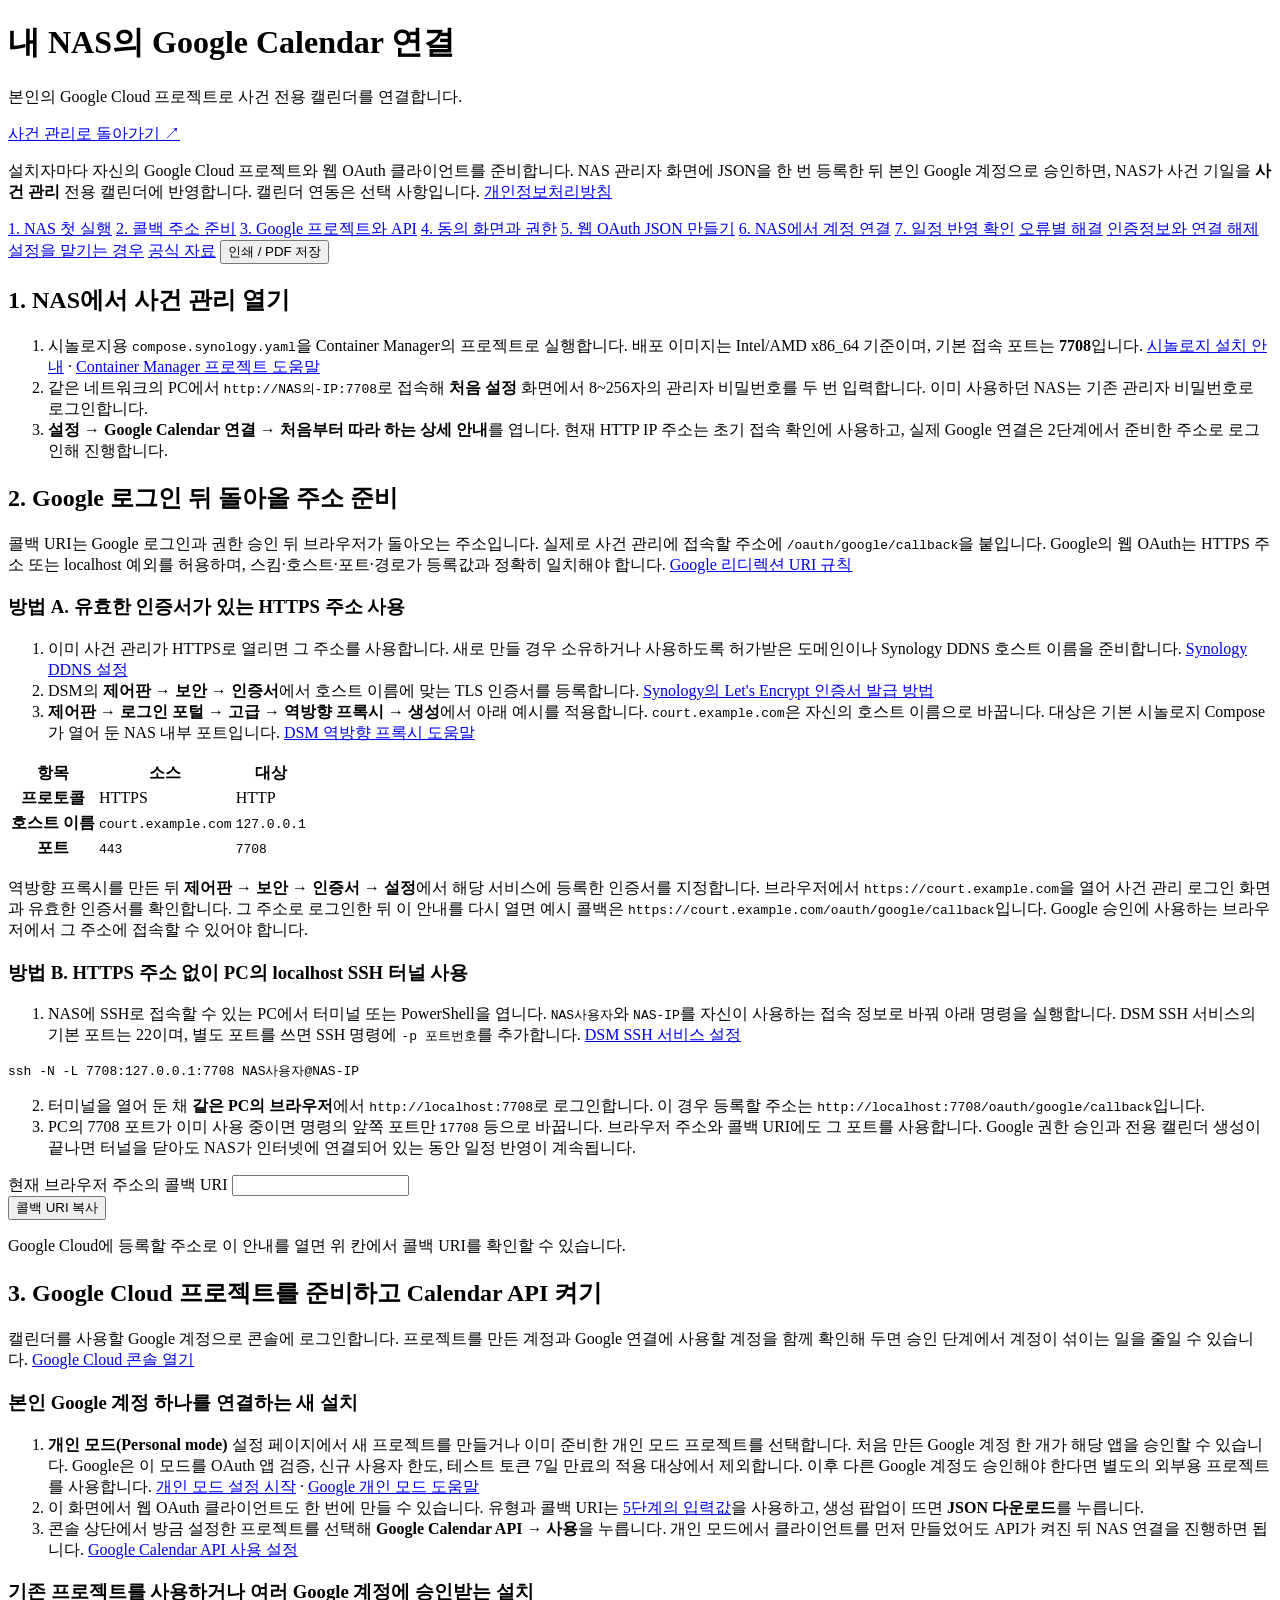
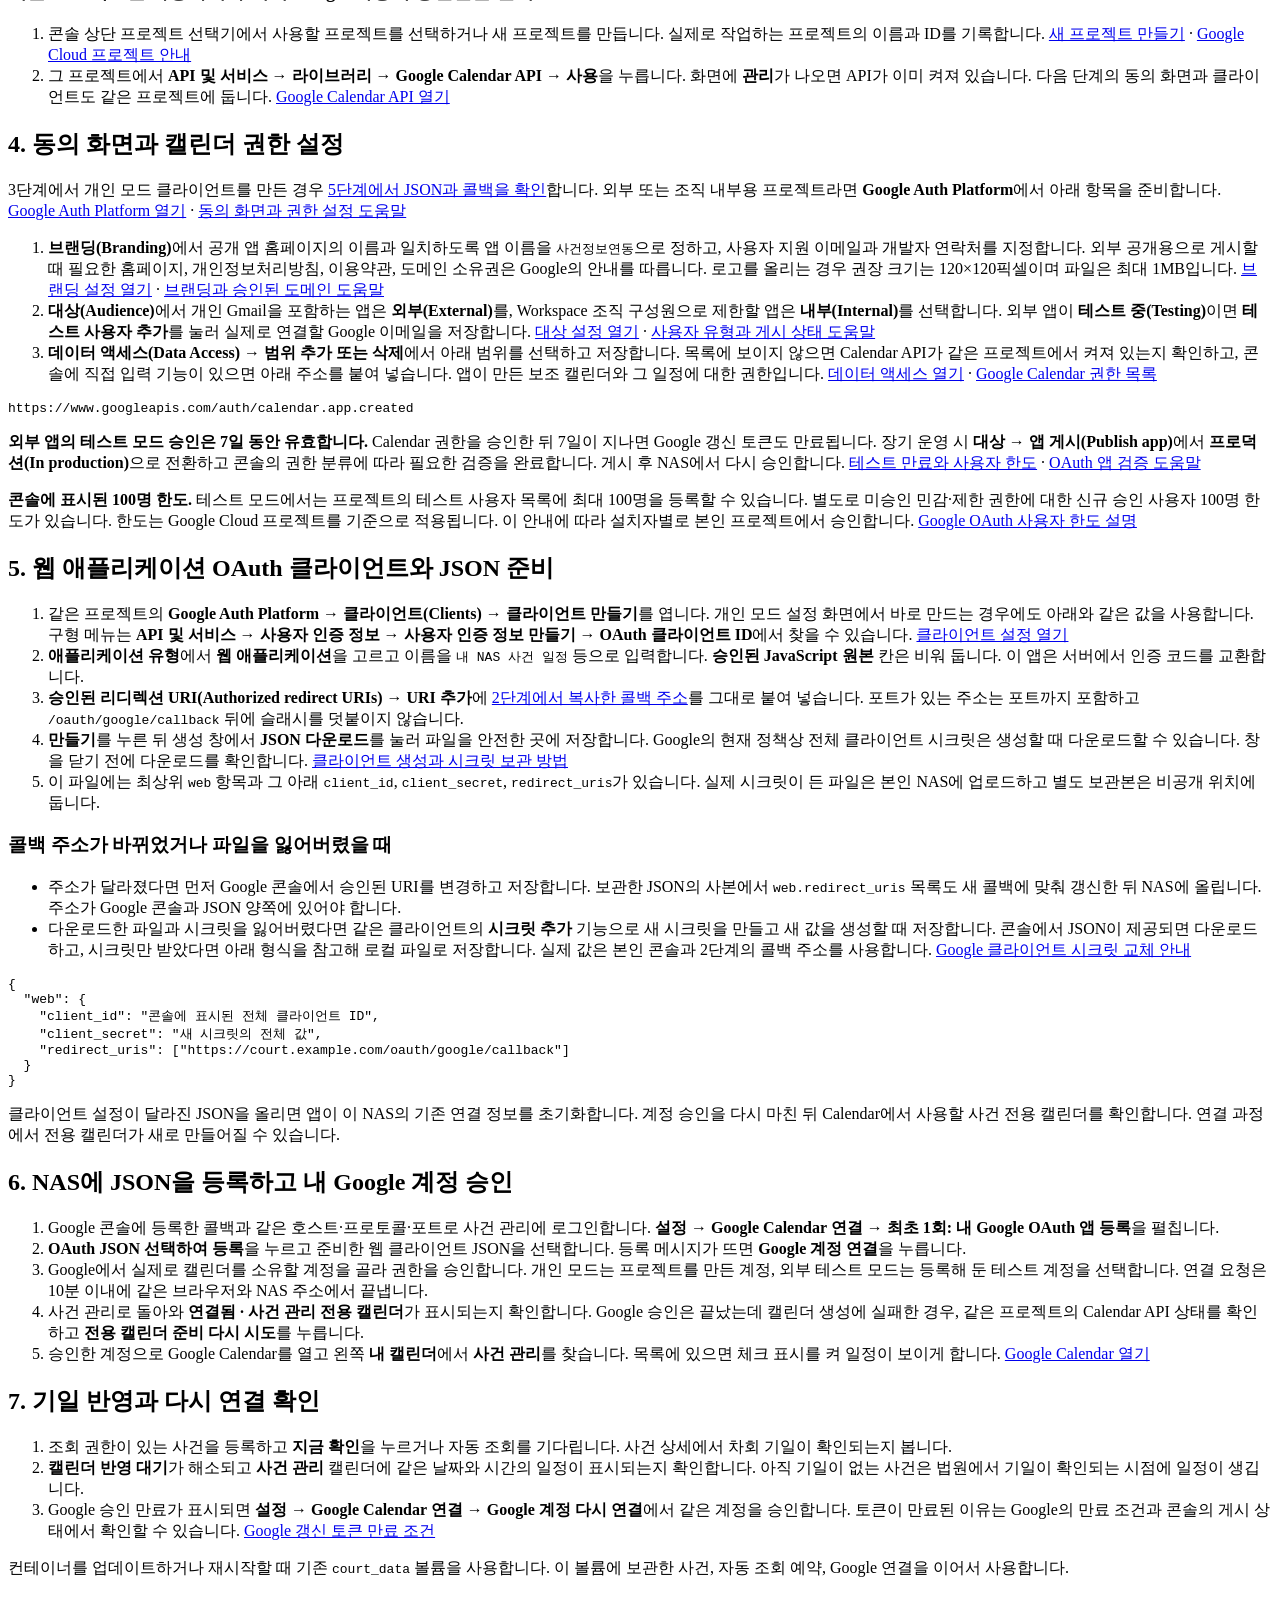
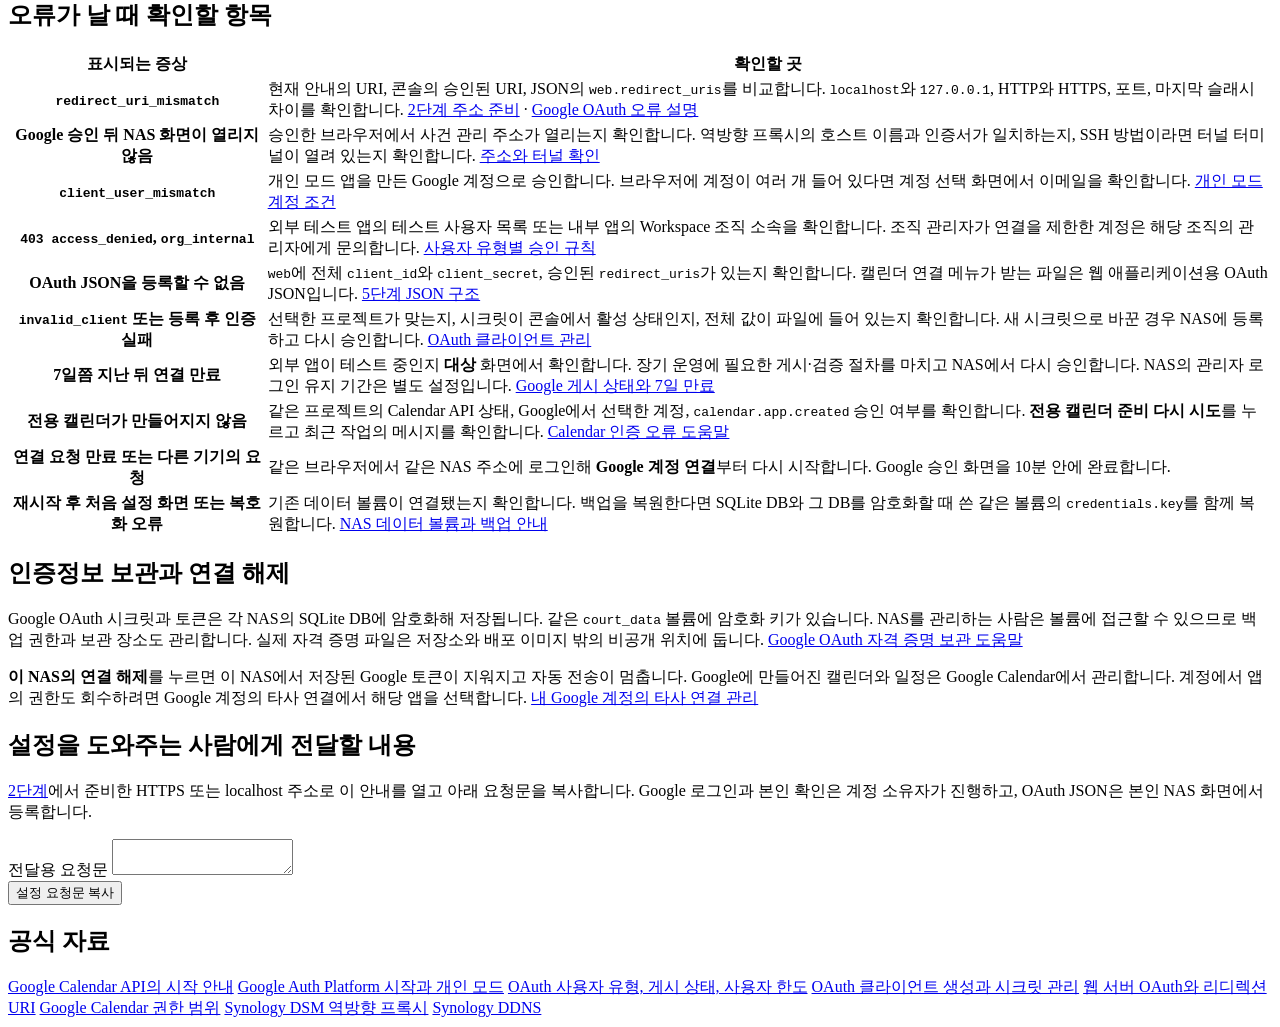
==== commit 49afa4b0: "Publish OAuth homepage and Google data privacy policy" ====
--- a/server/static/google-guide.html
+++ b/server/static/google-guide.html
@@ -3,7 +3,7 @@
 <head>
   <meta charset="utf-8">
   <meta name="viewport" content="width=device-width,initial-scale=1">
-  <title>Google Calendar 연결 안내 · 사건 일정 관리</title>
+  <title>Google Calendar 연결 안내 · 사건정보연동</title>
   <link rel="stylesheet" href="/static/style.css">
   <link rel="stylesheet" href="/static/google-guide.css">
   <script src="/static/google-guide.js" defer></script>
@@ -14,7 +14,7 @@
   <a href="/">사건 관리로 돌아가기 ↗</a>
 </header>
 <main class="guide">
-  <p class="guide-intro">설치자마다 자신의 Google Cloud 프로젝트와 웹 OAuth 클라이언트를 준비합니다. NAS 관리자 화면에 JSON을 한 번 등록한 뒤 본인 Google 계정으로 승인하면, NAS가 사건 기일을 <strong>사건 관리</strong> 전용 캘린더에 반영합니다. 캘린더 연동은 선택 사항입니다.</p>
+  <p class="guide-intro">설치자마다 자신의 Google Cloud 프로젝트와 웹 OAuth 클라이언트를 준비합니다. NAS 관리자 화면에 JSON을 한 번 등록한 뒤 본인 Google 계정으로 승인하면, NAS가 사건 기일을 <strong>사건 관리</strong> 전용 캘린더에 반영합니다. 캘린더 연동은 선택 사항입니다. <a href="/privacy">개인정보처리방침</a></p>
   <div class="guide-grid">
     <nav class="guide-nav" aria-label="안내 목차">
       <a href="#nas">1. NAS 첫 실행</a>
@@ -97,7 +97,7 @@
         <h2>4. 동의 화면과 캘린더 권한 설정</h2>
         <p>3단계에서 개인 모드 클라이언트를 만든 경우 <a href="#client">5단계에서 JSON과 콜백을 확인</a>합니다. 외부 또는 조직 내부용 프로젝트라면 <strong>Google Auth Platform</strong>에서 아래 항목을 준비합니다. <a href="https://console.cloud.google.com/auth/overview" target="_blank" rel="noreferrer">Google Auth Platform 열기</a> · <a href="https://developers.google.com/workspace/guides/configure-oauth-consent" target="_blank" rel="noreferrer">동의 화면과 권한 설정 도움말</a></p>
         <ol>
-          <li><strong>브랜딩(Branding)</strong>에서 앱 이름을 <code>내 사건 일정</code>처럼 정하고, 사용자 지원 이메일과 개발자 연락처를 지정합니다. 외부 공개용으로 게시할 때 필요한 홈페이지, 개인정보처리방침, 이용약관, 도메인 소유권은 Google의 안내를 따릅니다. 로고를 올리는 경우 권장 크기는 120×120픽셀이며 파일은 최대 1MB입니다. <a href="https://console.cloud.google.com/auth/branding" target="_blank" rel="noreferrer">브랜딩 설정 열기</a> · <a href="https://support.google.com/cloud/answer/15549049" target="_blank" rel="noreferrer">브랜딩과 승인된 도메인 도움말</a></li>
+          <li><strong>브랜딩(Branding)</strong>에서 공개 앱 홈페이지의 이름과 일치하도록 앱 이름을 <code>사건정보연동</code>으로 정하고, 사용자 지원 이메일과 개발자 연락처를 지정합니다. 외부 공개용으로 게시할 때 필요한 홈페이지, 개인정보처리방침, 이용약관, 도메인 소유권은 Google의 안내를 따릅니다. 로고를 올리는 경우 권장 크기는 120×120픽셀이며 파일은 최대 1MB입니다. <a href="https://console.cloud.google.com/auth/branding" target="_blank" rel="noreferrer">브랜딩 설정 열기</a> · <a href="https://support.google.com/cloud/answer/15549049" target="_blank" rel="noreferrer">브랜딩과 승인된 도메인 도움말</a></li>
           <li><strong>대상(Audience)</strong>에서 개인 Gmail을 포함하는 앱은 <strong>외부(External)</strong>를, Workspace 조직 구성원으로 제한할 앱은 <strong>내부(Internal)</strong>를 선택합니다. 외부 앱이 <strong>테스트 중(Testing)</strong>이면 <strong>테스트 사용자 추가</strong>를 눌러 실제로 연결할 Google 이메일을 저장합니다. <a href="https://console.cloud.google.com/auth/audience" target="_blank" rel="noreferrer">대상 설정 열기</a> · <a href="https://support.google.com/cloud/answer/15549945?hl=ko" target="_blank" rel="noreferrer">사용자 유형과 게시 상태 도움말</a></li>
           <li><strong>데이터 액세스(Data Access) → 범위 추가 또는 삭제</strong>에서 아래 범위를 선택하고 저장합니다. 목록에 보이지 않으면 Calendar API가 같은 프로젝트에서 켜져 있는지 확인하고, 콘솔에 직접 입력 기능이 있으면 아래 주소를 붙여 넣습니다. 앱이 만든 보조 캘린더와 그 일정에 대한 권한입니다. <a href="https://console.cloud.google.com/auth/scopes" target="_blank" rel="noreferrer">데이터 액세스 열기</a> · <a href="https://developers.google.com/workspace/calendar/api/auth" target="_blank" rel="noreferrer">Google Calendar 권한 목록</a></li>
         </ol>
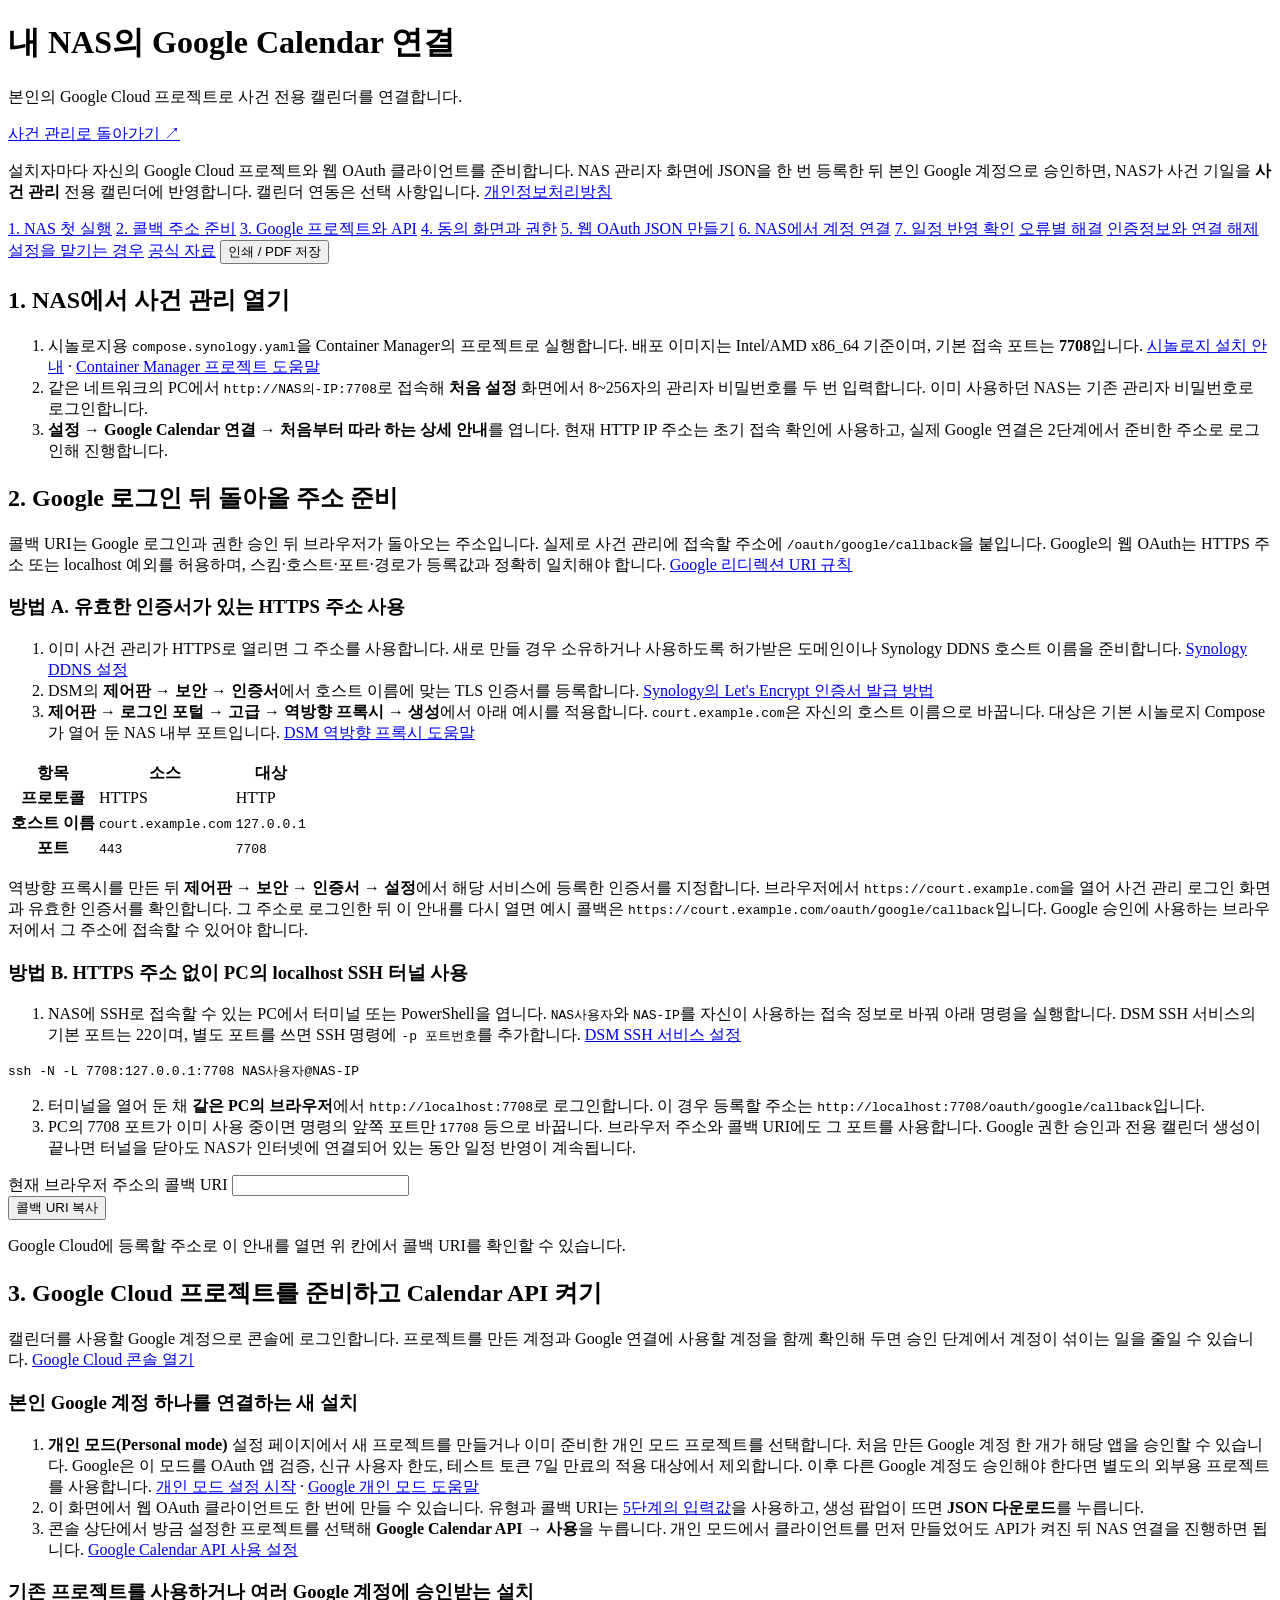
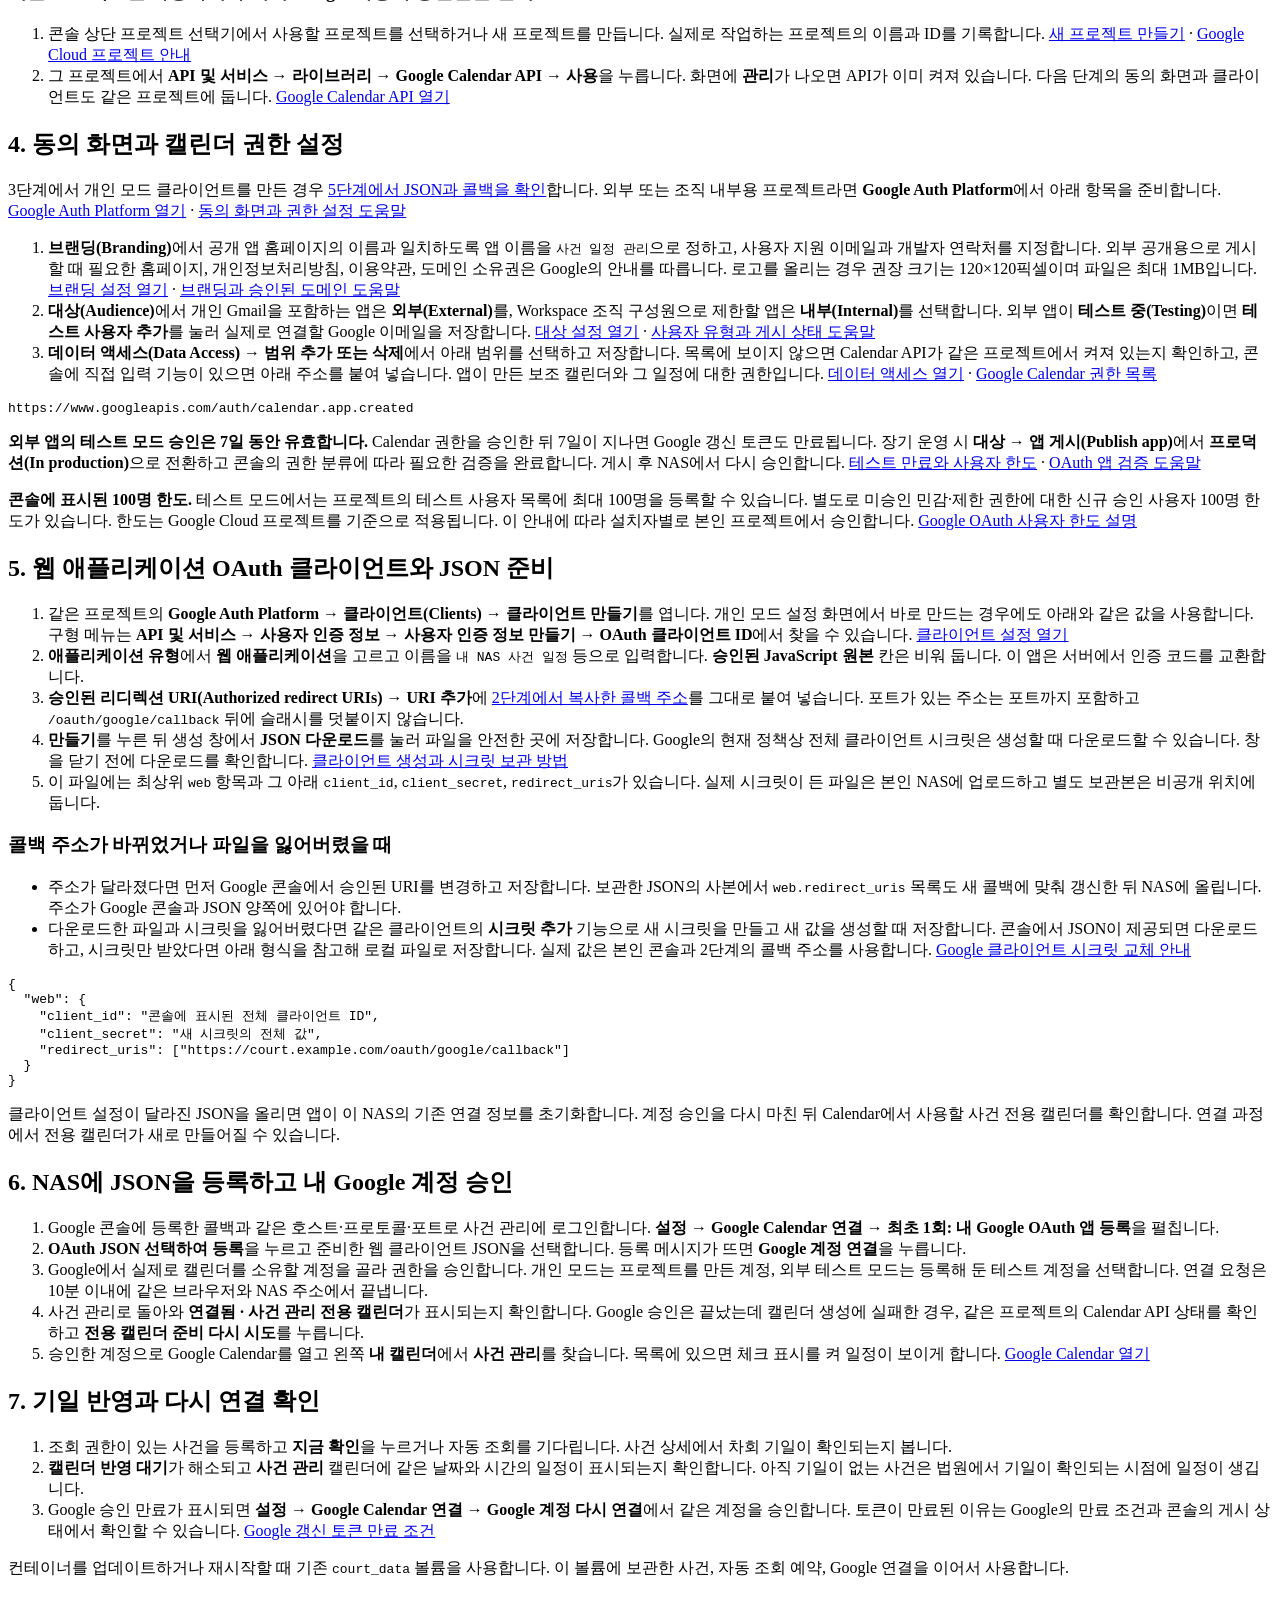
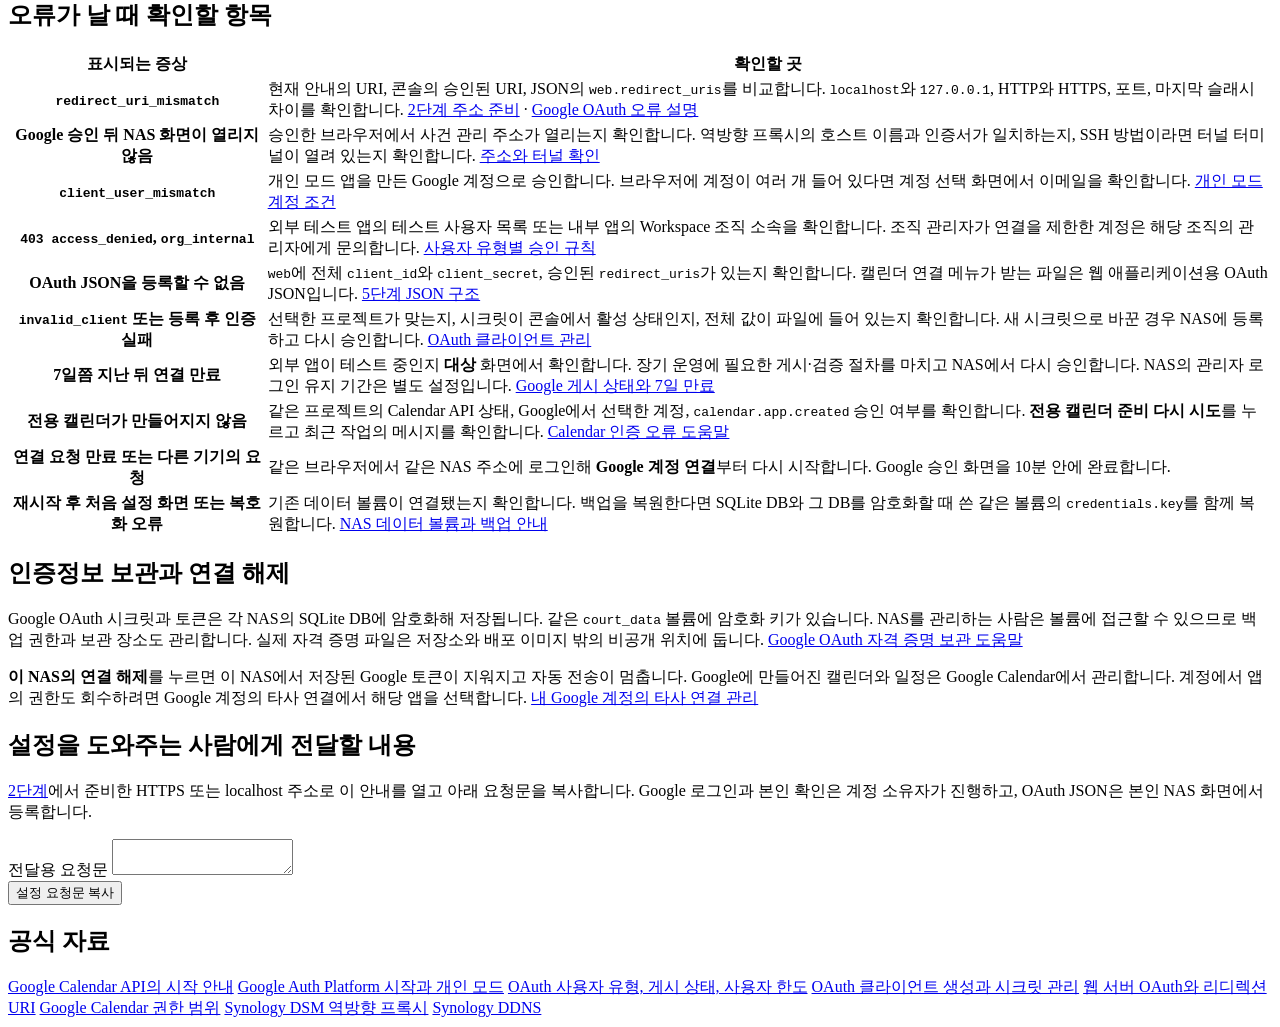
==== commit 188f8f42: "Keep the existing Court Monitor app name for OAuth branding" ====
--- a/server/static/google-guide.html
+++ b/server/static/google-guide.html
@@ -3,7 +3,7 @@
 <head>
   <meta charset="utf-8">
   <meta name="viewport" content="width=device-width,initial-scale=1">
-  <title>Google Calendar 연결 안내 · 사건정보연동</title>
+  <title>Google Calendar 연결 안내 · 사건 일정 관리</title>
   <link rel="stylesheet" href="/static/style.css">
   <link rel="stylesheet" href="/static/google-guide.css">
   <script src="/static/google-guide.js" defer></script>
@@ -97,7 +97,7 @@
         <h2>4. 동의 화면과 캘린더 권한 설정</h2>
         <p>3단계에서 개인 모드 클라이언트를 만든 경우 <a href="#client">5단계에서 JSON과 콜백을 확인</a>합니다. 외부 또는 조직 내부용 프로젝트라면 <strong>Google Auth Platform</strong>에서 아래 항목을 준비합니다. <a href="https://console.cloud.google.com/auth/overview" target="_blank" rel="noreferrer">Google Auth Platform 열기</a> · <a href="https://developers.google.com/workspace/guides/configure-oauth-consent" target="_blank" rel="noreferrer">동의 화면과 권한 설정 도움말</a></p>
         <ol>
-          <li><strong>브랜딩(Branding)</strong>에서 공개 앱 홈페이지의 이름과 일치하도록 앱 이름을 <code>사건정보연동</code>으로 정하고, 사용자 지원 이메일과 개발자 연락처를 지정합니다. 외부 공개용으로 게시할 때 필요한 홈페이지, 개인정보처리방침, 이용약관, 도메인 소유권은 Google의 안내를 따릅니다. 로고를 올리는 경우 권장 크기는 120×120픽셀이며 파일은 최대 1MB입니다. <a href="https://console.cloud.google.com/auth/branding" target="_blank" rel="noreferrer">브랜딩 설정 열기</a> · <a href="https://support.google.com/cloud/answer/15549049" target="_blank" rel="noreferrer">브랜딩과 승인된 도메인 도움말</a></li>
+          <li><strong>브랜딩(Branding)</strong>에서 공개 앱 홈페이지의 이름과 일치하도록 앱 이름을 <code>사건 일정 관리</code>으로 정하고, 사용자 지원 이메일과 개발자 연락처를 지정합니다. 외부 공개용으로 게시할 때 필요한 홈페이지, 개인정보처리방침, 이용약관, 도메인 소유권은 Google의 안내를 따릅니다. 로고를 올리는 경우 권장 크기는 120×120픽셀이며 파일은 최대 1MB입니다. <a href="https://console.cloud.google.com/auth/branding" target="_blank" rel="noreferrer">브랜딩 설정 열기</a> · <a href="https://support.google.com/cloud/answer/15549049" target="_blank" rel="noreferrer">브랜딩과 승인된 도메인 도움말</a></li>
           <li><strong>대상(Audience)</strong>에서 개인 Gmail을 포함하는 앱은 <strong>외부(External)</strong>를, Workspace 조직 구성원으로 제한할 앱은 <strong>내부(Internal)</strong>를 선택합니다. 외부 앱이 <strong>테스트 중(Testing)</strong>이면 <strong>테스트 사용자 추가</strong>를 눌러 실제로 연결할 Google 이메일을 저장합니다. <a href="https://console.cloud.google.com/auth/audience" target="_blank" rel="noreferrer">대상 설정 열기</a> · <a href="https://support.google.com/cloud/answer/15549945?hl=ko" target="_blank" rel="noreferrer">사용자 유형과 게시 상태 도움말</a></li>
           <li><strong>데이터 액세스(Data Access) → 범위 추가 또는 삭제</strong>에서 아래 범위를 선택하고 저장합니다. 목록에 보이지 않으면 Calendar API가 같은 프로젝트에서 켜져 있는지 확인하고, 콘솔에 직접 입력 기능이 있으면 아래 주소를 붙여 넣습니다. 앱이 만든 보조 캘린더와 그 일정에 대한 권한입니다. <a href="https://console.cloud.google.com/auth/scopes" target="_blank" rel="noreferrer">데이터 액세스 열기</a> · <a href="https://developers.google.com/workspace/calendar/api/auth" target="_blank" rel="noreferrer">Google Calendar 권한 목록</a></li>
         </ol>
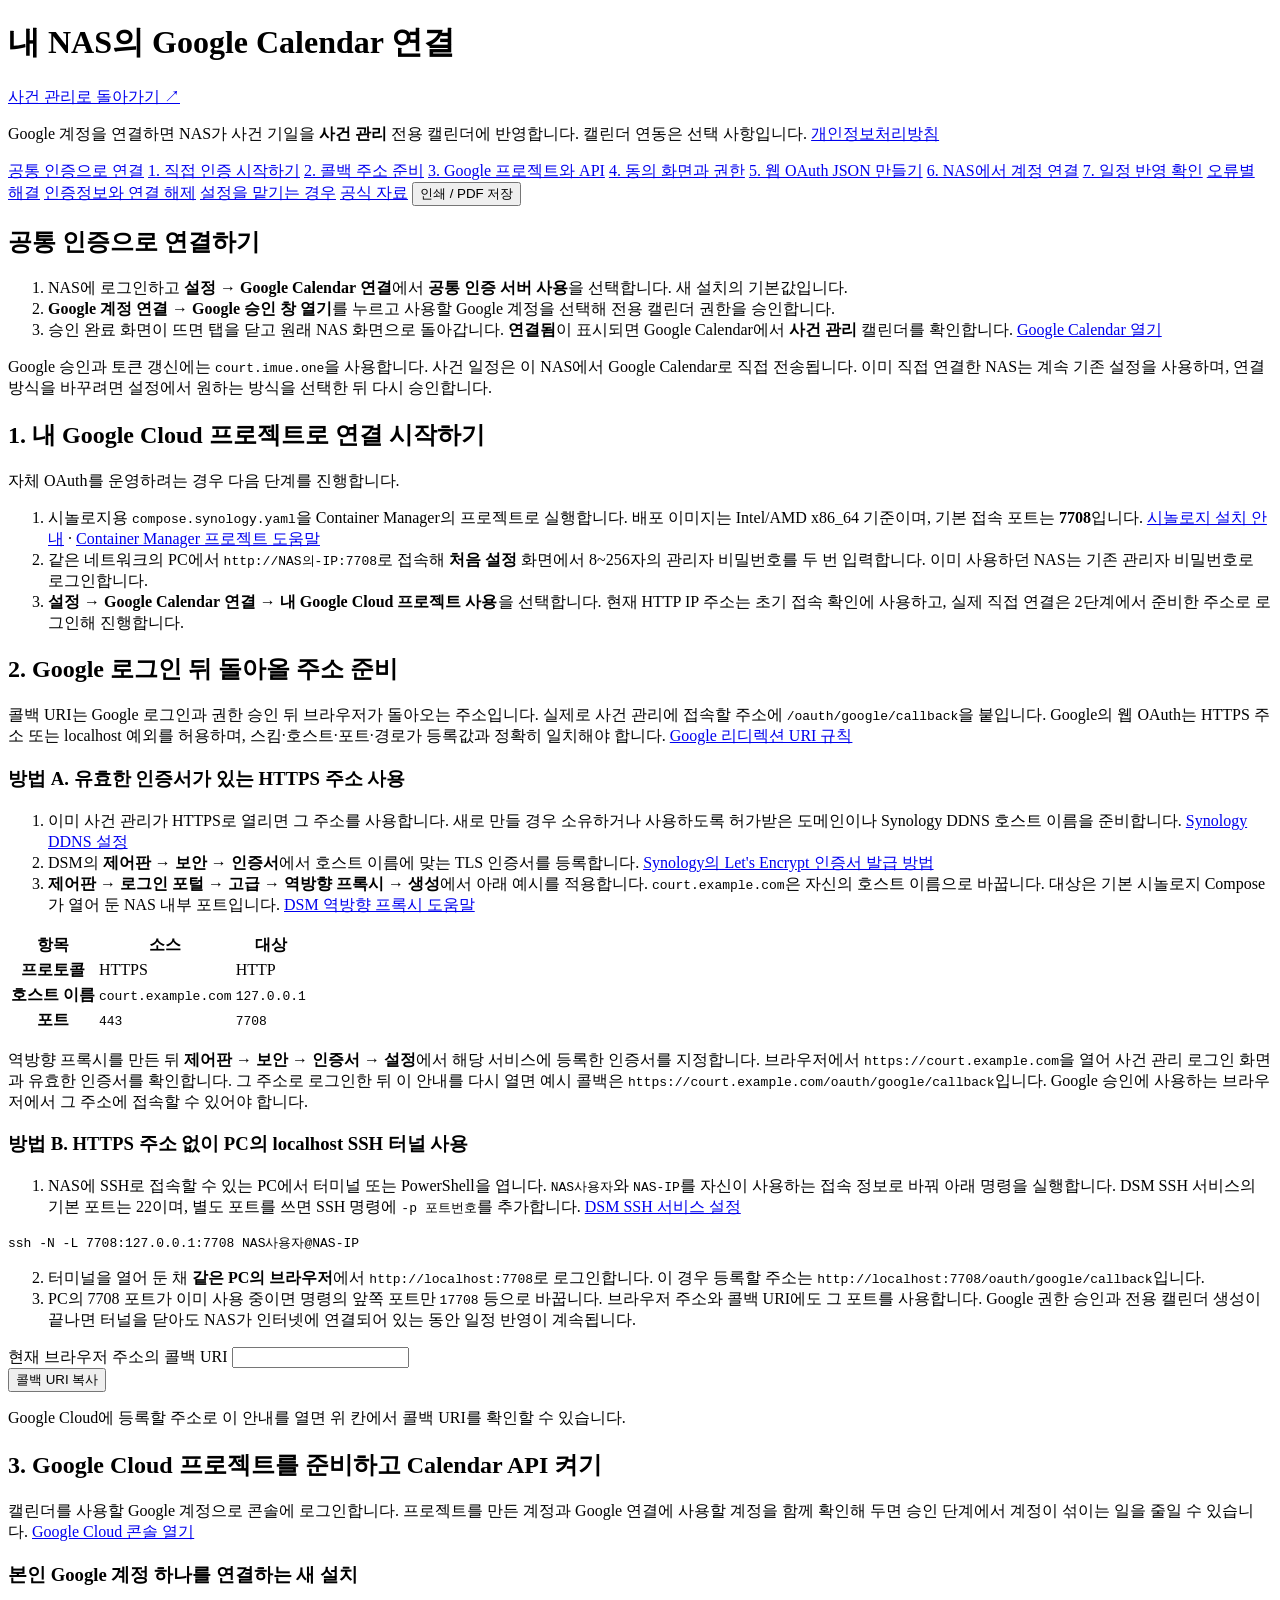
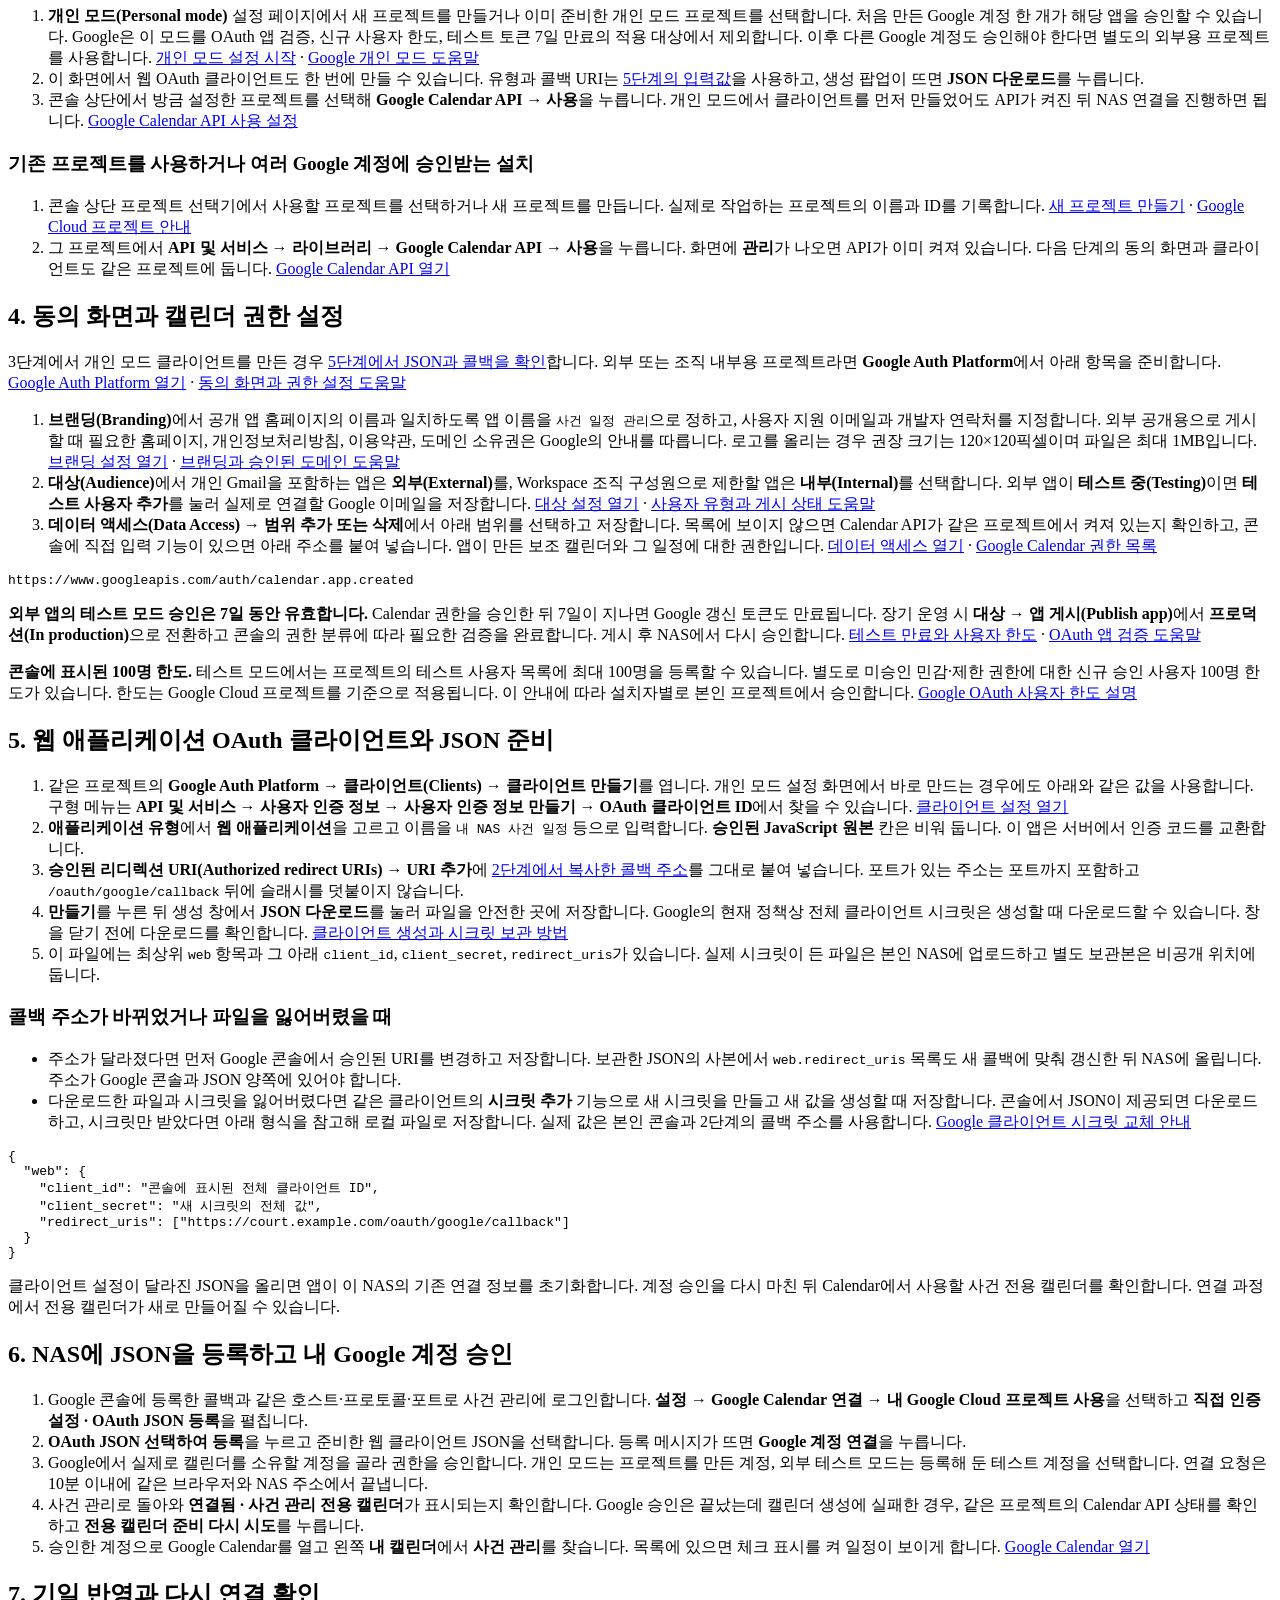
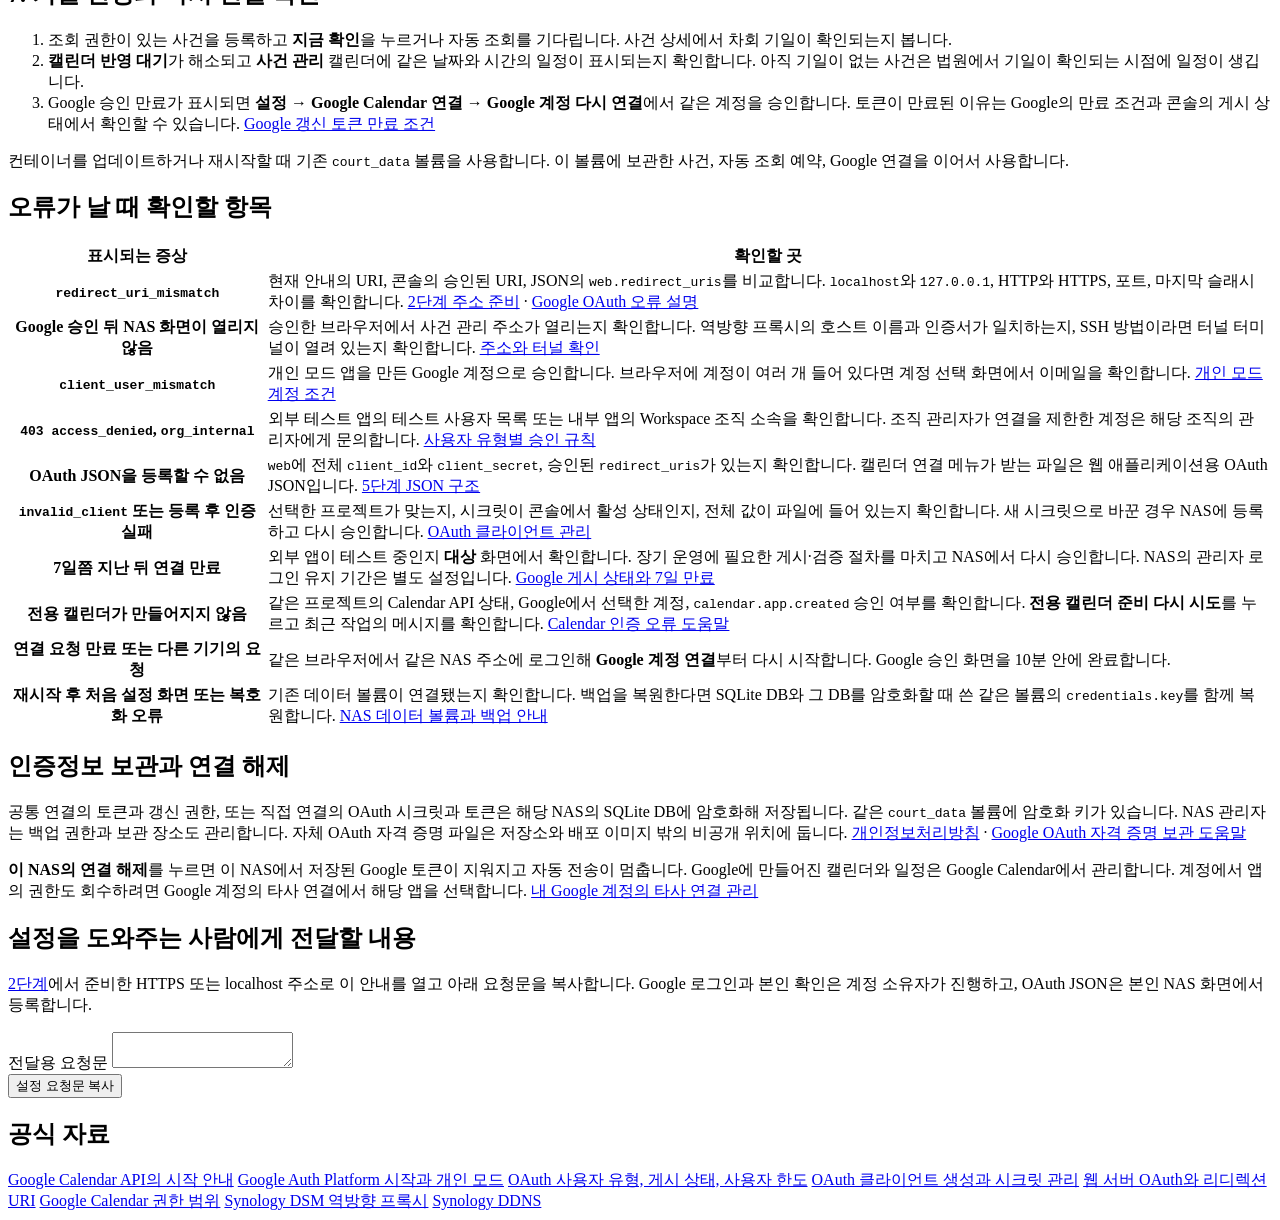
==== commit 66651497: "Add shared Google Calendar authorization for NAS installs" ====
--- a/server/static/google-guide.html
+++ b/server/static/google-guide.html
@@ -10,14 +10,15 @@
 </head>
 <body>
 <header>
-  <div><h1>내 NAS의 Google Calendar 연결</h1><p>본인의 Google Cloud 프로젝트로 사건 전용 캘린더를 연결합니다.</p></div>
+  <div><h1>내 NAS의 Google Calendar 연결</h1></div>
   <a href="/">사건 관리로 돌아가기 ↗</a>
 </header>
 <main class="guide">
-  <p class="guide-intro">설치자마다 자신의 Google Cloud 프로젝트와 웹 OAuth 클라이언트를 준비합니다. NAS 관리자 화면에 JSON을 한 번 등록한 뒤 본인 Google 계정으로 승인하면, NAS가 사건 기일을 <strong>사건 관리</strong> 전용 캘린더에 반영합니다. 캘린더 연동은 선택 사항입니다. <a href="/privacy">개인정보처리방침</a></p>
+  <p class="guide-intro">Google 계정을 연결하면 NAS가 사건 기일을 <strong>사건 관리</strong> 전용 캘린더에 반영합니다. 캘린더 연동은 선택 사항입니다. <a href="/privacy">개인정보처리방침</a></p>
   <div class="guide-grid">
     <nav class="guide-nav" aria-label="안내 목차">
-      <a href="#nas">1. NAS 첫 실행</a>
+      <a href="#shared">공통 인증으로 연결</a>
+      <a href="#nas">1. 직접 인증 시작하기</a>
       <a href="#address">2. 콜백 주소 준비</a>
       <a href="#project">3. Google 프로젝트와 API</a>
       <a href="#consent">4. 동의 화면과 권한</a>
@@ -31,12 +32,23 @@
       <button id="guide-print" type="button" class="secondary no-print">인쇄 / PDF 저장</button>
     </nav>
     <div>
+      <section id="shared" class="card">
+        <h2>공통 인증으로 연결하기</h2>
+        <ol>
+          <li>NAS에 로그인하고 <strong>설정 → Google Calendar 연결</strong>에서 <strong>공통 인증 서버 사용</strong>을 선택합니다. 새 설치의 기본값입니다.</li>
+          <li><strong>Google 계정 연결 → Google 승인 창 열기</strong>를 누르고 사용할 Google 계정을 선택해 전용 캘린더 권한을 승인합니다.</li>
+          <li>승인 완료 화면이 뜨면 탭을 닫고 원래 NAS 화면으로 돌아갑니다. <strong>연결됨</strong>이 표시되면 Google Calendar에서 <strong>사건 관리</strong> 캘린더를 확인합니다. <a href="https://calendar.google.com/" target="_blank" rel="noreferrer">Google Calendar 열기</a></li>
+        </ol>
+        <p>Google 승인과 토큰 갱신에는 <code>court.imue.one</code>을 사용합니다. 사건 일정은 이 NAS에서 Google Calendar로 직접 전송됩니다. 이미 직접 연결한 NAS는 계속 기존 설정을 사용하며, 연결 방식을 바꾸려면 설정에서 원하는 방식을 선택한 뒤 다시 승인합니다.</p>
+      </section>
+
       <section id="nas" class="card">
-        <h2>1. NAS에서 사건 관리 열기</h2>
+        <h2>1. 내 Google Cloud 프로젝트로 연결 시작하기</h2>
+        <p>자체 OAuth를 운영하려는 경우 다음 단계를 진행합니다.</p>
         <ol>
           <li>시놀로지용 <code>compose.synology.yaml</code>을 Container Manager의 프로젝트로 실행합니다. 배포 이미지는 Intel/AMD x86_64 기준이며, 기본 접속 포트는 <strong>7708</strong>입니다. <a href="https://github.com/imueRoid/court-monitor/blob/main/server/SYNOLOGY.md" target="_blank" rel="noreferrer">시놀로지 설치 안내</a> · <a href="https://kb.synology.com/en-global/DSM/help/ContainerManager/docker_project" target="_blank" rel="noreferrer">Container Manager 프로젝트 도움말</a></li>
           <li>같은 네트워크의 PC에서 <code>http://NAS의-IP:7708</code>로 접속해 <strong>처음 설정</strong> 화면에서 8~256자의 관리자 비밀번호를 두 번 입력합니다. 이미 사용하던 NAS는 기존 관리자 비밀번호로 로그인합니다.</li>
-          <li><strong>설정 → Google Calendar 연결 → 처음부터 따라 하는 상세 안내</strong>를 엽니다. 현재 HTTP IP 주소는 초기 접속 확인에 사용하고, 실제 Google 연결은 2단계에서 준비한 주소로 로그인해 진행합니다.</li>
+          <li><strong>설정 → Google Calendar 연결 → 내 Google Cloud 프로젝트 사용</strong>을 선택합니다. 현재 HTTP IP 주소는 초기 접속 확인에 사용하고, 실제 직접 연결은 2단계에서 준비한 주소로 로그인해 진행합니다.</li>
         </ol>
       </section>
 
@@ -133,7 +145,7 @@
       <section id="connect" class="card">
         <h2>6. NAS에 JSON을 등록하고 내 Google 계정 승인</h2>
         <ol>
-          <li>Google 콘솔에 등록한 콜백과 같은 호스트·프로토콜·포트로 사건 관리에 로그인합니다. <strong>설정 → Google Calendar 연결 → 최초 1회: 내 Google OAuth 앱 등록</strong>을 펼칩니다.</li>
+          <li>Google 콘솔에 등록한 콜백과 같은 호스트·프로토콜·포트로 사건 관리에 로그인합니다. <strong>설정 → Google Calendar 연결 → 내 Google Cloud 프로젝트 사용</strong>을 선택하고 <strong>직접 인증 설정 · OAuth JSON 등록</strong>을 펼칩니다.</li>
           <li><strong>OAuth JSON 선택하여 등록</strong>을 누르고 준비한 웹 클라이언트 JSON을 선택합니다. 등록 메시지가 뜨면 <strong>Google 계정 연결</strong>을 누릅니다.</li>
           <li>Google에서 실제로 캘린더를 소유할 계정을 골라 권한을 승인합니다. 개인 모드는 프로젝트를 만든 계정, 외부 테스트 모드는 등록해 둔 테스트 계정을 선택합니다. 연결 요청은 10분 이내에 같은 브라우저와 NAS 주소에서 끝냅니다.</li>
           <li>사건 관리로 돌아와 <strong>연결됨 · 사건 관리 전용 캘린더</strong>가 표시되는지 확인합니다. Google 승인은 끝났는데 캘린더 생성에 실패한 경우, 같은 프로젝트의 Calendar API 상태를 확인하고 <strong>전용 캘린더 준비 다시 시도</strong>를 누릅니다.</li>
@@ -172,7 +184,7 @@
 
       <section id="privacy" class="card">
         <h2>인증정보 보관과 연결 해제</h2>
-        <p>Google OAuth 시크릿과 토큰은 각 NAS의 SQLite DB에 암호화해 저장됩니다. 같은 <code>court_data</code> 볼륨에 암호화 키가 있습니다. NAS를 관리하는 사람은 볼륨에 접근할 수 있으므로 백업 권한과 보관 장소도 관리합니다. 실제 자격 증명 파일은 저장소와 배포 이미지 밖의 비공개 위치에 둡니다. <a href="https://developers.google.com/identity/protocols/oauth2/resources/best-practices" target="_blank" rel="noreferrer">Google OAuth 자격 증명 보관 도움말</a></p>
+        <p>공통 연결의 토큰과 갱신 권한, 또는 직접 연결의 OAuth 시크릿과 토큰은 해당 NAS의 SQLite DB에 암호화해 저장됩니다. 같은 <code>court_data</code> 볼륨에 암호화 키가 있습니다. NAS 관리자는 백업 권한과 보관 장소도 관리합니다. 자체 OAuth 자격 증명 파일은 저장소와 배포 이미지 밖의 비공개 위치에 둡니다. <a href="/privacy">개인정보처리방침</a> · <a href="https://developers.google.com/identity/protocols/oauth2/resources/best-practices" target="_blank" rel="noreferrer">Google OAuth 자격 증명 보관 도움말</a></p>
         <p><strong>이 NAS의 연결 해제</strong>를 누르면 이 NAS에서 저장된 Google 토큰이 지워지고 자동 전송이 멈춥니다. Google에 만들어진 캘린더와 일정은 Google Calendar에서 관리합니다. 계정에서 앱의 권한도 회수하려면 Google 계정의 타사 연결에서 해당 앱을 선택합니다. <a href="https://myaccount.google.com/connections" target="_blank" rel="noreferrer">내 Google 계정의 타사 연결 관리</a></p>
       </section>
 
